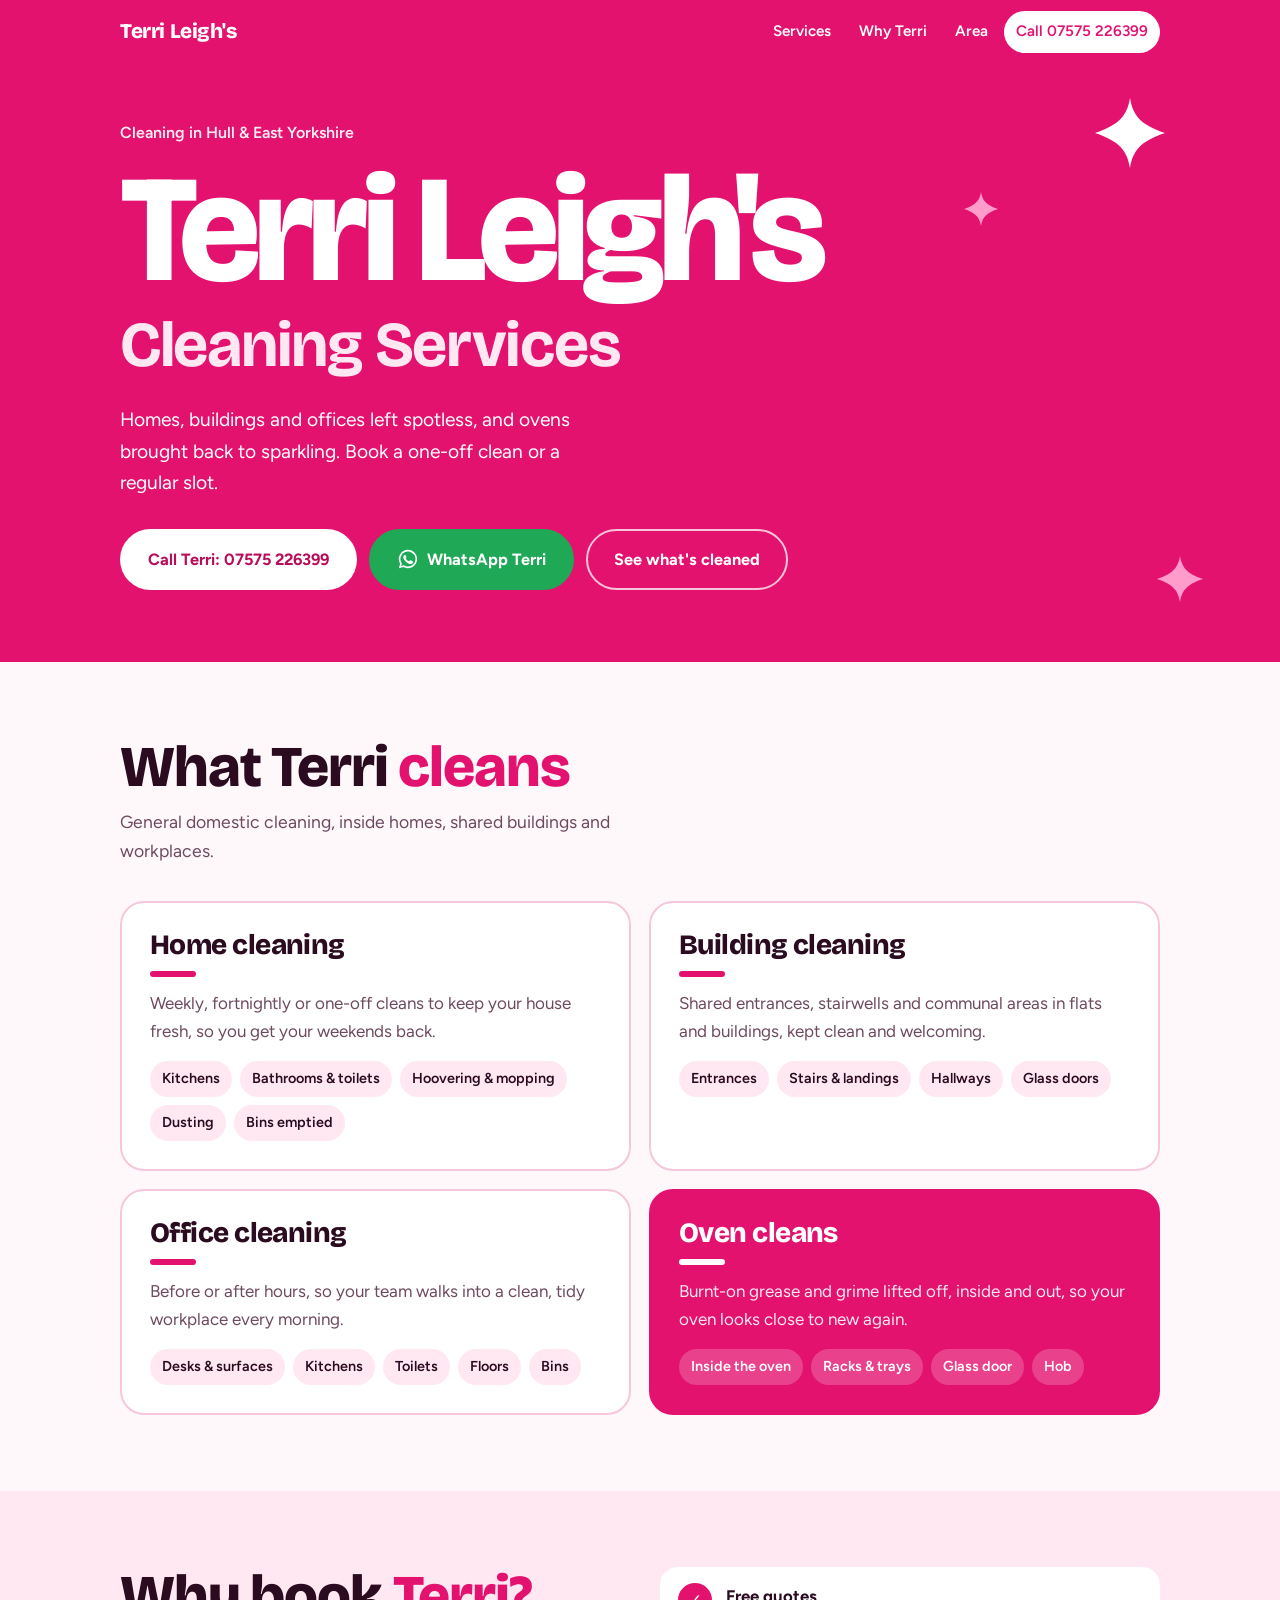
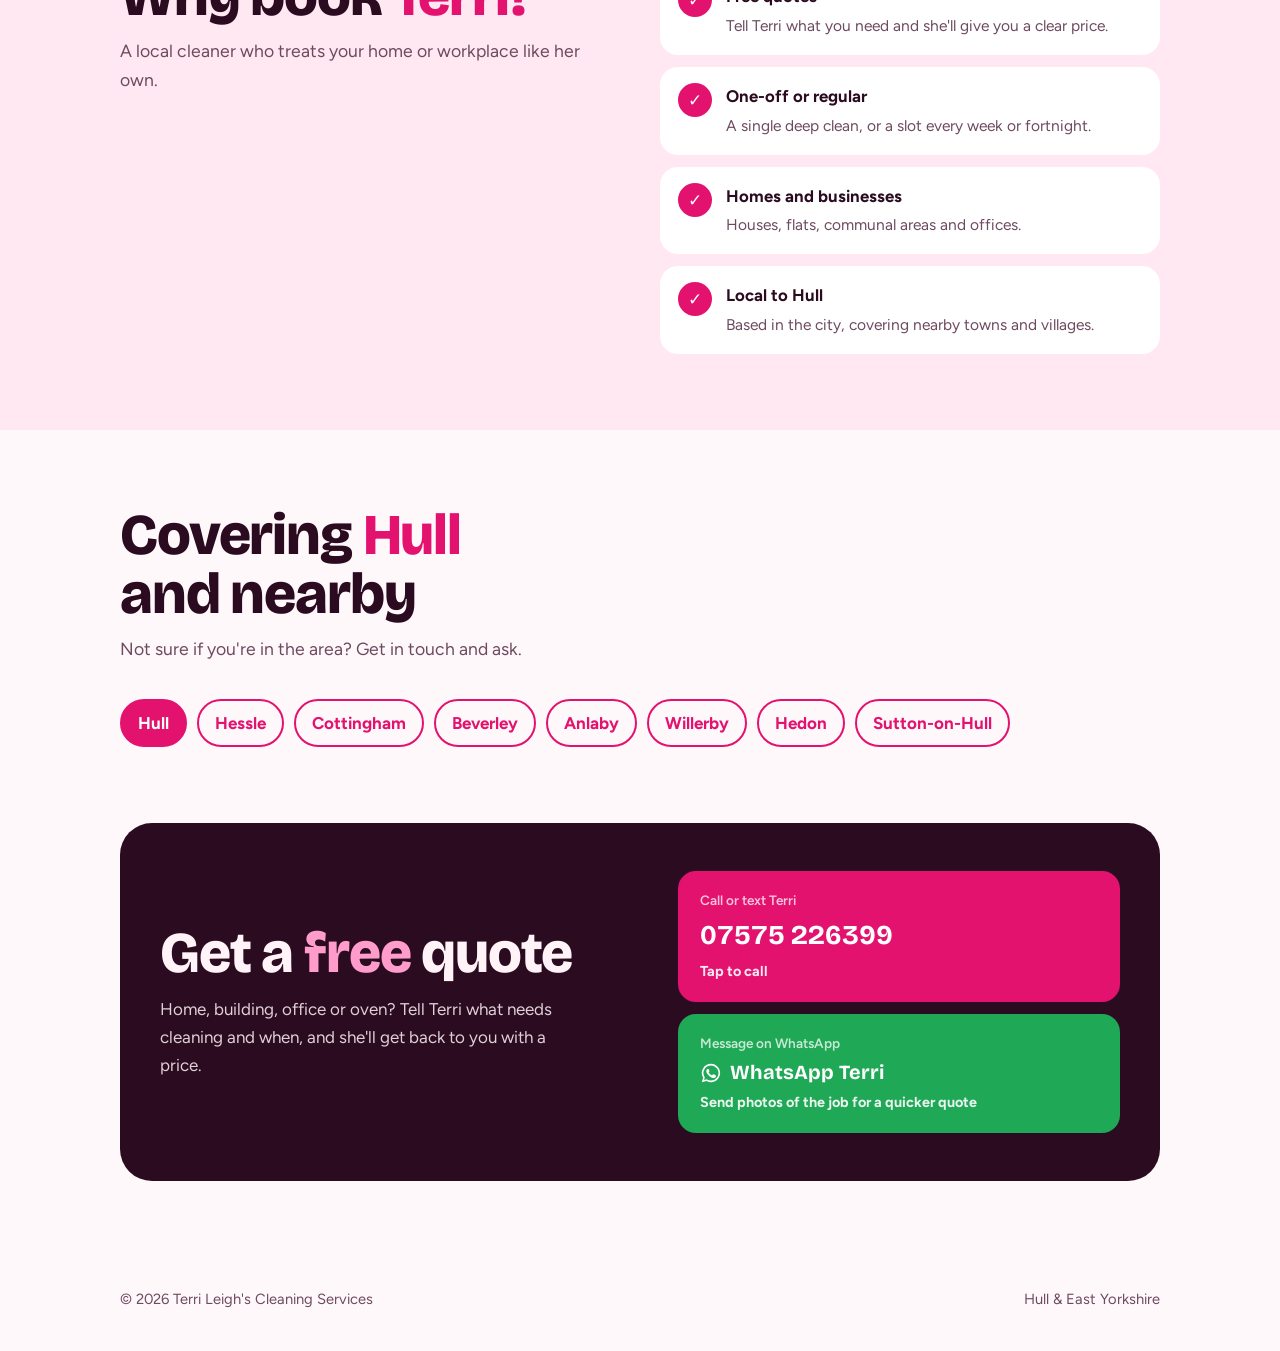
==== index.html @ 9a8c272b "Remove the email placeholder Co-Authored-By: Claude Opus 5.5 <noreply@anthropic.com> Claude-Session:" ====
<!DOCTYPE html>
<html lang="en">
<head>
<meta charset="UTF-8">
<meta name="viewport" content="width=device-width, initial-scale=1, viewport-fit=cover">
<title>Terri Leigh's Cleaning Services</title>
<meta name="description" content="Terri Leigh's Cleaning Services: home, building, office and oven cleaning across Hull and East Yorkshire.">
<link rel="preconnect" href="https://fonts.googleapis.com">
<link rel="preconnect" href="https://fonts.gstatic.com" crossorigin>
<link rel="stylesheet" href="https://fonts.googleapis.com/css2?family=Bricolage+Grotesque:opsz,wght@12..96,500;12..96,700;12..96,800&family=Figtree:wght@400;500;600;700&display=swap">
<style>
  /* Layout: one hot-pink hero band with the name set huge, then quiet blush sections; pink is spent loudly once, then used as a line and a highlight. */
  :root {
    --pink: #e3126f;        /* hot pink, the brand */
    --pink-deep: #b80d58;
    --bubble: #ff9ccb;      /* soft pink for highlights on the hot pink */
    --blush: #ffe8f2;       /* section ground */
    --paper: #fff8fb;       /* page ground */
    --ink: #2b0b1f;         /* deep plum text */
    --muted: #6e4a5f;
    --card: #ffffff;
    --on-pink: #ffffff;
    --line: #f6c6dc;
    --deep: #2b0b1f;        /* the contact panel stays dark plum in both themes */
    --on-deep: #fff3f8;
    --whatsapp: #1fa855;    /* WhatsApp green, only on WhatsApp buttons */
    --display: "Bricolage Grotesque", "Arial Black", "Helvetica Neue", Arial, sans-serif;
    --body: "Figtree", system-ui, -apple-system, "Segoe UI", Roboto, sans-serif;
  }
  @media (prefers-color-scheme: dark) {
    :root:not([data-theme="light"]) {
      --pink: #ff3d93; --pink-deep: #e3126f; --bubble: #ffb3d6; --blush: #2a0c1f; --paper: #1b0714;
      --ink: #ffeaf4; --muted: #d7a9c2; --card: #2f0e23; --on-pink: #ffffff; --line: #4d1a3a; --deep: #3d1030; --on-deep: #fff3f8; color-scheme: dark;
    }
  }
  :root[data-theme="dark"] {
    --pink: #ff3d93; --pink-deep: #e3126f; --bubble: #ffb3d6; --blush: #2a0c1f; --paper: #1b0714;
    --ink: #ffeaf4; --muted: #d7a9c2; --card: #2f0e23; --on-pink: #ffffff; --line: #4d1a3a; --deep: #3d1030; --on-deep: #fff3f8; color-scheme: dark;
  }

  * { box-sizing: border-box; }
  html { scroll-behavior: smooth; }
  body { margin: 0; background: var(--paper); color: var(--ink); font: 400 1.0625rem/1.65 var(--body); }
  h1, h2, h3 { font-family: var(--display); line-height: 1.02; margin: 0; text-wrap: balance; letter-spacing: -0.02em; }
  p { margin: 0; }
  a { color: inherit; }
  :focus-visible { outline: 3px solid var(--bubble); outline-offset: 3px; border-radius: 4px; }
  .wrap {
    max-width: 1080px; margin: 0 auto;
    padding-left: max(20px, env(safe-area-inset-left, 0px));
    padding-right: max(20px, env(safe-area-inset-right, 0px));
  }

  /* header */
  body::before { content: ""; position: fixed; inset: 0 0 auto; height: env(safe-area-inset-top, 0px); z-index: 10; background: var(--pink); }
  header { position: sticky; top: env(safe-area-inset-top, 0px); z-index: 9; background: var(--pink); color: var(--on-pink); }
  .bar { display: flex; align-items: center; justify-content: space-between; gap: 16px; min-height: 64px; flex-wrap: wrap; }
  .logo { font-family: var(--display); font-weight: 800; font-size: 1.3rem; text-decoration: none; letter-spacing: -0.02em; white-space: nowrap; }
  nav { display: flex; gap: 4px; flex-wrap: wrap; }
  nav a { text-decoration: none; font-weight: 600; font-size: 0.95rem; padding: 8px 12px; border-radius: 999px; }
  nav a:hover { background: rgba(255,255,255,0.18); }
  nav a.quote { background: var(--on-pink); color: var(--pink); }

  /* hero */
  .hero { background: var(--pink); color: var(--on-pink); overflow: hidden; position: relative; }
  .hero .wrap { padding-block: 56px 72px; position: relative; }
  .hero .where { font-weight: 600; font-size: 1rem; opacity: 0.92; }
  .hero h1 {
    font-size: clamp(3.4rem, 13vw, 9.5rem); font-weight: 800; letter-spacing: -0.045em; line-height: 0.88;
    margin: 18px 0 26px; max-width: 9ch;
  }
  .hero h1 .sub { display: block; font-size: 0.42em; font-weight: 700; letter-spacing: -0.02em; line-height: 1; margin-top: 0.25em; color: var(--blush); }
  .hero p.lead { font-size: 1.2rem; max-width: 40ch; }
  .actions { display: flex; gap: 12px; flex-wrap: wrap; margin-top: 30px; }
  .btn {
    display: inline-flex; align-items: center; justify-content: center; text-decoration: none; font-weight: 700;
    padding: 15px 26px; border-radius: 999px; font-size: 1.02rem; border: 2px solid transparent; transition: transform 0.12s;
  }
  .btn:active { transform: scale(0.97); }
  .btn.white { background: var(--on-pink); color: var(--pink-deep); }
  .btn.outline { border-color: rgba(255,255,255,0.75); color: var(--on-pink); }
  .btn.outline:hover { background: rgba(255,255,255,0.14); }
  .btn.pink { background: var(--pink); color: var(--on-pink); }
  .btn.pink:hover { background: var(--pink-deep); }

  /* the one flourish: sparkles that twinkle around the name */
  .sparkle { position: absolute; color: var(--on-pink); pointer-events: none; }
  .sparkle svg { display: block; width: 100%; height: 100%; }
  .s1 { width: 70px; height: 70px; right: 9%; top: 34px; animation: twinkle 3.2s ease-in-out infinite; }
  .s2 { width: 34px; height: 34px; right: 22%; top: 128px; animation: twinkle 3.2s ease-in-out 1.1s infinite; color: var(--bubble); }
  .s3 { width: 46px; height: 46px; right: 6%; bottom: 60px; animation: twinkle 3.2s ease-in-out 2s infinite; color: var(--bubble); }
  @keyframes twinkle { 0%, 100% { transform: scale(1) rotate(0deg); opacity: 1; } 50% { transform: scale(0.6) rotate(25deg); opacity: 0.55; } }
  @media (max-width: 700px) { .s1 { width: 44px; height: 44px; top: 20px; right: 16px; } .s2 { display: none; } .s3 { width: 30px; height: 30px; bottom: 26px; } }

  /* sections */
  section { padding-block: 76px; }
  .head { display: grid; gap: 10px; margin-bottom: 36px; max-width: 46ch; }
  .head h2 { font-size: clamp(2.2rem, 5.5vw, 3.6rem); font-weight: 800; }
  .head p { color: var(--muted); font-size: 1.1rem; }
  .head h2 em { font-style: normal; color: var(--pink); }

  /* services: four big blocks, each with what the clean actually covers */
  .services { display: grid; grid-template-columns: repeat(2, minmax(0, 1fr)); gap: 18px; }
  .service { background: var(--card); border: 2px solid var(--line); border-radius: 24px; padding: 28px; display: grid; gap: 12px; align-content: start; }
  .service h3 { font-size: 1.75rem; font-weight: 800; }
  .service h3::after { content: ""; display: block; width: 46px; height: 6px; border-radius: 6px; background: var(--pink); margin-top: 12px; }
  .service p { color: var(--muted); }
  .covers { list-style: none; padding: 0; margin: 4px 0 0; display: flex; flex-wrap: wrap; gap: 8px; }
  .covers li { background: var(--blush); color: var(--ink); font-size: 0.9rem; font-weight: 600; padding: 6px 12px; border-radius: 999px; }
  .service.oven { background: var(--pink); border-color: var(--pink); color: var(--on-pink); }
  .service.oven p { color: var(--on-pink); opacity: 0.9; }
  .service.oven h3::after { background: var(--on-pink); }
  .service.oven .covers li { background: rgba(255,255,255,0.2); color: var(--on-pink); }

  /* why */
  .why { background: var(--blush); }
  .why-grid { display: grid; grid-template-columns: 1fr 1fr; gap: 40px; align-items: start; }
  .why-grid .head { margin-bottom: 0; }
  .promises { list-style: none; padding: 0; margin: 0; display: grid; gap: 12px; }
  .promises li { display: grid; grid-template-columns: 34px 1fr; gap: 14px; align-items: start; background: var(--card); border-radius: 18px; padding: 16px 18px; }
  .promises .tick { width: 34px; height: 34px; border-radius: 50%; background: var(--pink); color: var(--on-pink); display: grid; place-items: center; font-weight: 800; }
  .promises b { display: block; font-size: 1.05rem; }
  .promises span.t { color: var(--muted); font-size: 0.97rem; }

  /* area */
  .places { display: flex; flex-wrap: wrap; gap: 10px; }
  .places span { border: 2px solid var(--pink); color: var(--pink); font-weight: 700; padding: 8px 16px; border-radius: 999px; }
  .places span.home { background: var(--pink); color: var(--on-pink); }

  /* contact */
  .contact { padding-top: 0; }
  .contact-box { background: var(--deep); color: var(--on-deep); border-radius: 32px; padding: 48px 40px; display: grid; grid-template-columns: 1.1fr 1fr; gap: 32px; align-items: center; }
  .contact-box h2 { font-size: clamp(2.2rem, 5.5vw, 3.6rem); font-weight: 800; }
  .contact-box h2 em { font-style: normal; color: var(--bubble); }
  .contact-box p { opacity: 0.85; margin-top: 12px; max-width: 38ch; }
  .details { display: grid; gap: 12px; }
  .detail { background: rgba(255,255,255,0.08); border: 2px dashed rgba(255,255,255,0.3); border-radius: 18px; padding: 16px 20px; }
  .detail small { display: block; font-size: 0.85rem; opacity: 0.75; font-weight: 600; }
  .detail strong { font-size: 1.25rem; font-family: var(--display); }
  a.detail.call { display: grid; gap: 2px; text-decoration: none; background: var(--pink); border: 2px solid var(--pink); color: var(--on-pink); }
  a.detail.call strong { font-size: 1.7rem; font-variant-numeric: tabular-nums; }
  a.detail.call:hover { background: var(--pink-deep); border-color: var(--pink-deep); }
  .btn.wa, a.detail.wa-box { background: var(--whatsapp); color: #ffffff; border-color: var(--whatsapp); }
  .btn.wa { gap: 8px; }
  .btn.wa:hover, a.detail.wa-box:hover { filter: brightness(0.92); }
  a.detail.wa-box { display: grid; gap: 2px; text-decoration: none; }
  a.detail.wa-box strong { display: flex; align-items: center; gap: 8px; }
  .detail .go { font-weight: 700; font-size: 0.9rem; opacity: 0.9; }

  footer { padding-block: 30px 40px; color: var(--muted); font-size: 0.92rem; }
  footer .wrap { display: flex; justify-content: space-between; flex-wrap: wrap; gap: 8px; }

  @media (max-width: 760px) {
    nav a:not(.quote) { display: none; }
    .services, .why-grid, .contact-box { grid-template-columns: minmax(0, 1fr); }
    .contact-box { padding: 36px 22px; border-radius: 24px; }
    section { padding-block: 56px; }
    .service { padding: 22px; }
  }
  @media (prefers-reduced-motion: reduce) { .sparkle { animation: none !important; } html { scroll-behavior: auto; } }
</style>
</head>
<body>

<header>
  <div class="wrap bar">
    <a class="logo" href="#top">Terri Leigh's</a>
    <nav aria-label="Main">
      <a href="#services">Services</a>
      <a href="#why">Why Terri</a>
      <a href="#area">Area</a>
      <a class="quote" href="tel:+447575226399">Call 07575 226399</a>
    </nav>
  </div>
</header>

<main id="top">
  <div class="hero">
    <span class="sparkle s1" aria-hidden="true"><svg viewBox="0 0 40 40"><path fill="currentColor" d="M20 0c1.6 9.6 5.6 15.2 20 20-14.4 4.8-18.4 10.4-20 20-1.6-9.6-5.6-15.2-20-20C14.4 15.2 18.4 9.6 20 0z"/></svg></span>
    <span class="sparkle s2" aria-hidden="true"><svg viewBox="0 0 40 40"><path fill="currentColor" d="M20 0c1.6 9.6 5.6 15.2 20 20-14.4 4.8-18.4 10.4-20 20-1.6-9.6-5.6-15.2-20-20C14.4 15.2 18.4 9.6 20 0z"/></svg></span>
    <span class="sparkle s3" aria-hidden="true"><svg viewBox="0 0 40 40"><path fill="currentColor" d="M20 0c1.6 9.6 5.6 15.2 20 20-14.4 4.8-18.4 10.4-20 20-1.6-9.6-5.6-15.2-20-20C14.4 15.2 18.4 9.6 20 0z"/></svg></span>
    <div class="wrap">
      <p class="where">Cleaning in Hull &amp; East Yorkshire</p>
      <h1>Terri Leigh's <span class="sub">Cleaning Services</span></h1>
      <p class="lead">Homes, buildings and offices left spotless, and ovens brought back to sparkling. Book a one-off clean or a regular slot.</p>
      <div class="actions">
        <a class="btn white" href="tel:+447575226399">Call Terri: 07575 226399</a>
        <a class="btn wa" href="https://wa.me/447575226399?text=Hi%20Terri%2C%20I%27d%20like%20a%20quote%20for%20a%20clean%20please." target="_blank" rel="noopener"><svg aria-hidden="true" viewBox="0 0 24 24" width="22" height="22"><path fill="currentColor" d="M12 2a10 10 0 0 0-8.6 15.1L2 22l5-1.3A10 10 0 1 0 12 2zm0 18.2a8.2 8.2 0 0 1-4.2-1.1l-.3-.2-3 .8.8-2.9-.2-.3A8.2 8.2 0 1 1 12 20.2zm4.5-6.1c-.2-.1-1.5-.7-1.7-.8s-.4-.1-.6.1-.7.8-.8 1-.3.2-.5.1a6.7 6.7 0 0 1-3.3-2.9c-.3-.4.2-.4.7-1.4a.5.5 0 0 0 0-.4l-.8-1.8c-.2-.5-.4-.4-.6-.4h-.5a1 1 0 0 0-.7.3 3 3 0 0 0-.9 2.2 5.2 5.2 0 0 0 1.1 2.7 11.8 11.8 0 0 0 4.5 4c1.7.7 2.3.8 3.2.6a2.7 2.7 0 0 0 1.8-1.2 2.2 2.2 0 0 0 .2-1.2c-.1-.1-.3-.2-.6-.3z"/></svg> WhatsApp Terri</a>
        <a class="btn outline" href="#services">See what's cleaned</a>
      </div>
    </div>
  </div>

  <section id="services">
    <div class="wrap">
      <div class="head">
        <h2>What Terri <em>cleans</em></h2>
        <p>General domestic cleaning, inside homes, shared buildings and workplaces.</p>
      </div>
      <div class="services">
        <article class="service">
          <h3>Home cleaning</h3>
          <p>Weekly, fortnightly or one-off cleans to keep your house fresh, so you get your weekends back.</p>
          <ul class="covers"><li>Kitchens</li><li>Bathrooms &amp; toilets</li><li>Hoovering &amp; mopping</li><li>Dusting</li><li>Bins emptied</li></ul>
        </article>
        <article class="service">
          <h3>Building cleaning</h3>
          <p>Shared entrances, stairwells and communal areas in flats and buildings, kept clean and welcoming.</p>
          <ul class="covers"><li>Entrances</li><li>Stairs &amp; landings</li><li>Hallways</li><li>Glass doors</li></ul>
        </article>
        <article class="service">
          <h3>Office cleaning</h3>
          <p>Before or after hours, so your team walks into a clean, tidy workplace every morning.</p>
          <ul class="covers"><li>Desks &amp; surfaces</li><li>Kitchens</li><li>Toilets</li><li>Floors</li><li>Bins</li></ul>
        </article>
        <article class="service oven">
          <h3>Oven cleans</h3>
          <p>Burnt-on grease and grime lifted off, inside and out, so your oven looks close to new again.</p>
          <ul class="covers"><li>Inside the oven</li><li>Racks &amp; trays</li><li>Glass door</li><li>Hob</li></ul>
        </article>
      </div>
    </div>
  </section>

  <section id="why" class="why">
    <div class="wrap why-grid">
      <div class="head">
        <h2>Why book <em>Terri?</em></h2>
        <p>A local cleaner who treats your home or workplace like her own.</p>
      </div>
      <ul class="promises">
        <li><span class="tick" aria-hidden="true">✓</span><div><b>Free quotes</b><span class="t">Tell Terri what you need and she'll give you a clear price.</span></div></li>
        <li><span class="tick" aria-hidden="true">✓</span><div><b>One-off or regular</b><span class="t">A single deep clean, or a slot every week or fortnight.</span></div></li>
        <li><span class="tick" aria-hidden="true">✓</span><div><b>Homes and businesses</b><span class="t">Houses, flats, communal areas and offices.</span></div></li>
        <li><span class="tick" aria-hidden="true">✓</span><div><b>Local to Hull</b><span class="t">Based in the city, covering nearby towns and villages.</span></div></li>
      </ul>
    </div>
  </section>

  <section id="area">
    <div class="wrap">
      <div class="head">
        <h2>Covering <em>Hull</em> and nearby</h2>
        <p>Not sure if you're in the area? Get in touch and ask.</p>
      </div>
      <div class="places">
        <span class="home">Hull</span><span>Hessle</span><span>Cottingham</span><span>Beverley</span>
        <span>Anlaby</span><span>Willerby</span><span>Hedon</span><span>Sutton-on-Hull</span>
      </div>
    </div>
  </section>

  <section id="contact" class="contact">
    <div class="wrap">
      <div class="contact-box">
        <div>
          <h2>Get a <em>free</em> quote</h2>
          <p>Home, building, office or oven? Tell Terri what needs cleaning and when, and she'll get back to you with a price.</p>
        </div>
        <div class="details">
          <a class="detail call" href="tel:+447575226399"><small>Call or text Terri</small><strong>07575 226399</strong><span class="go">Tap to call</span></a>
          <a class="detail wa-box" href="https://wa.me/447575226399?text=Hi%20Terri%2C%20I%27d%20like%20a%20quote%20for%20a%20clean%20please." target="_blank" rel="noopener"><small>Message on WhatsApp</small><strong><svg aria-hidden="true" viewBox="0 0 24 24" width="22" height="22"><path fill="currentColor" d="M12 2a10 10 0 0 0-8.6 15.1L2 22l5-1.3A10 10 0 1 0 12 2zm0 18.2a8.2 8.2 0 0 1-4.2-1.1l-.3-.2-3 .8.8-2.9-.2-.3A8.2 8.2 0 1 1 12 20.2zm4.5-6.1c-.2-.1-1.5-.7-1.7-.8s-.4-.1-.6.1-.7.8-.8 1-.3.2-.5.1a6.7 6.7 0 0 1-3.3-2.9c-.3-.4.2-.4.7-1.4a.5.5 0 0 0 0-.4l-.8-1.8c-.2-.5-.4-.4-.6-.4h-.5a1 1 0 0 0-.7.3 3 3 0 0 0-.9 2.2 5.2 5.2 0 0 0 1.1 2.7 11.8 11.8 0 0 0 4.5 4c1.7.7 2.3.8 3.2.6a2.7 2.7 0 0 0 1.8-1.2 2.2 2.2 0 0 0 .2-1.2c-.1-.1-.3-.2-.6-.3z"/></svg> WhatsApp Terri</strong><span class="go">Send photos of the job for a quicker quote</span></a>
        </div>
      </div>
    </div>
  </section>
</main>

<footer>
  <div class="wrap">
    <span>© <span id="year">2026</span> Terri Leigh's Cleaning Services</span>
    <span>Hull &amp; East Yorkshire</span>
  </div>
</footer>

<script>
  document.getElementById('year').textContent = new Date().getFullYear();
</script>
</body>
</html>
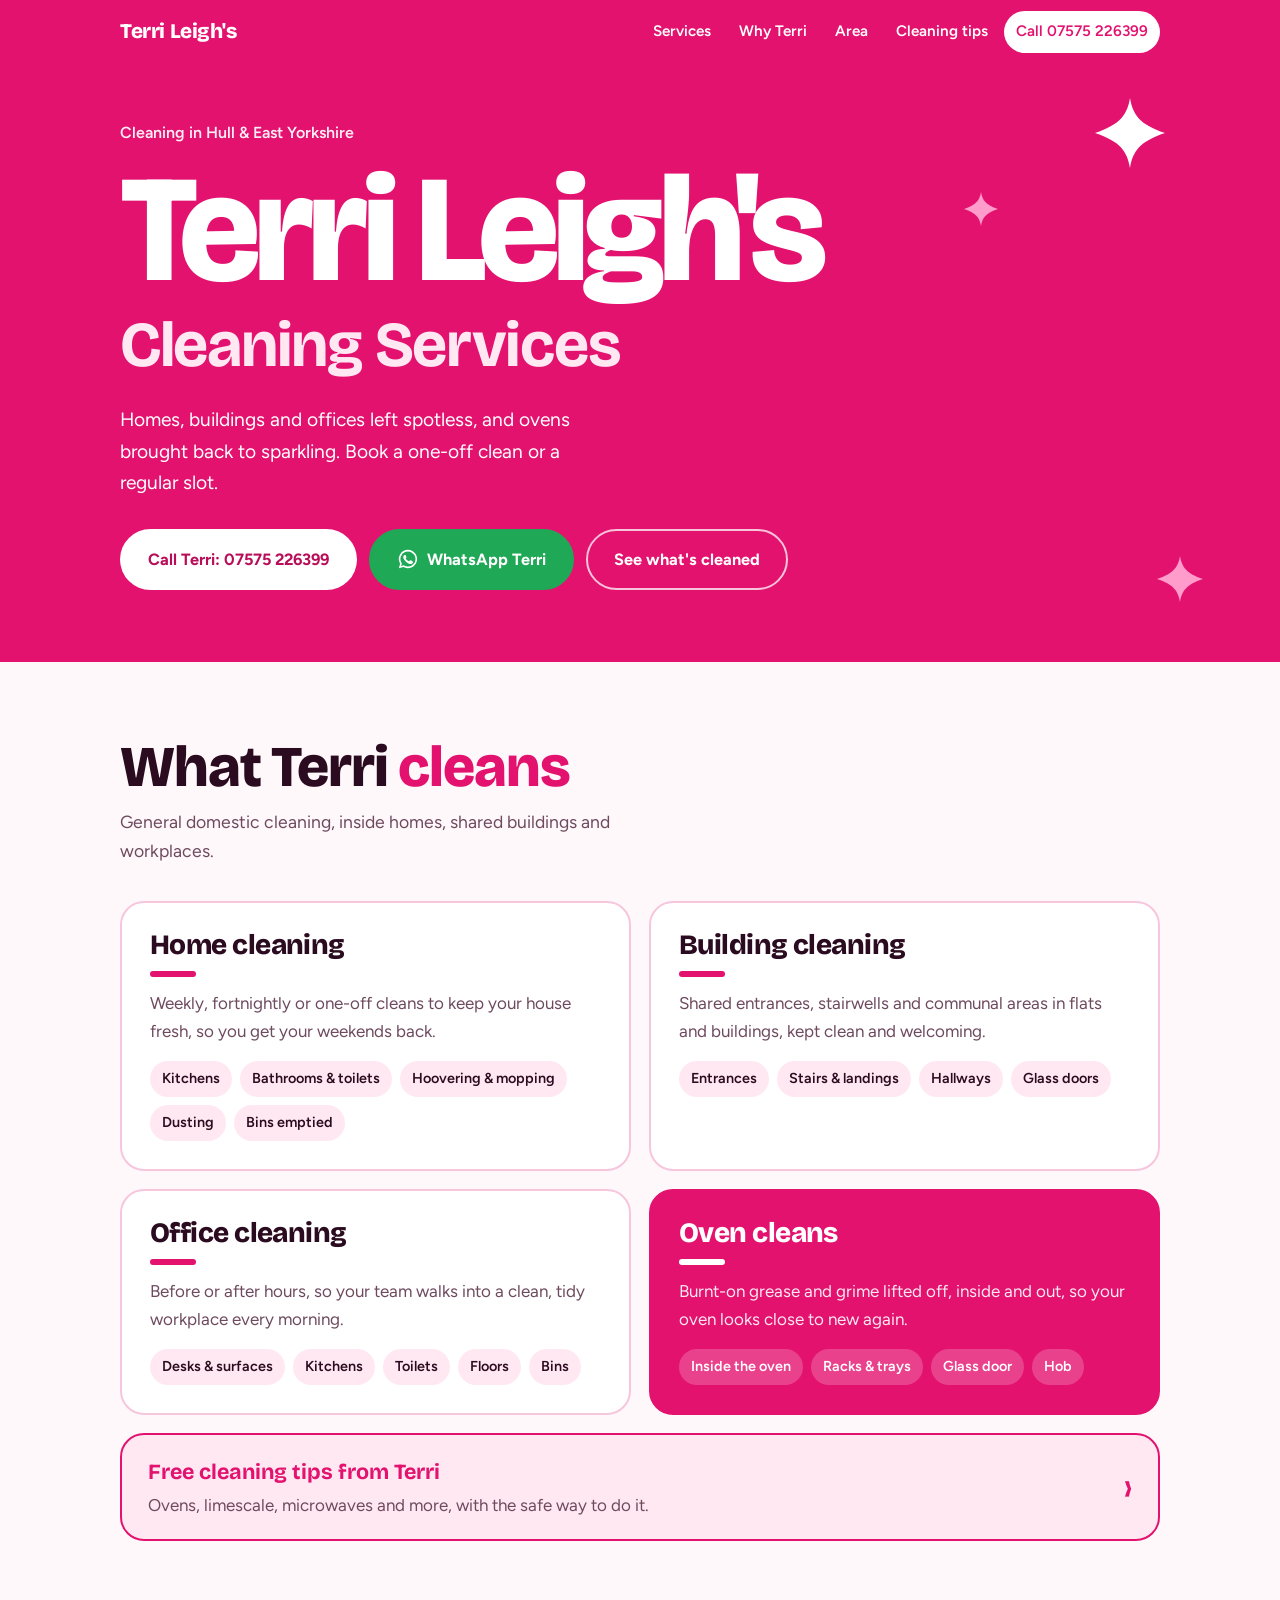
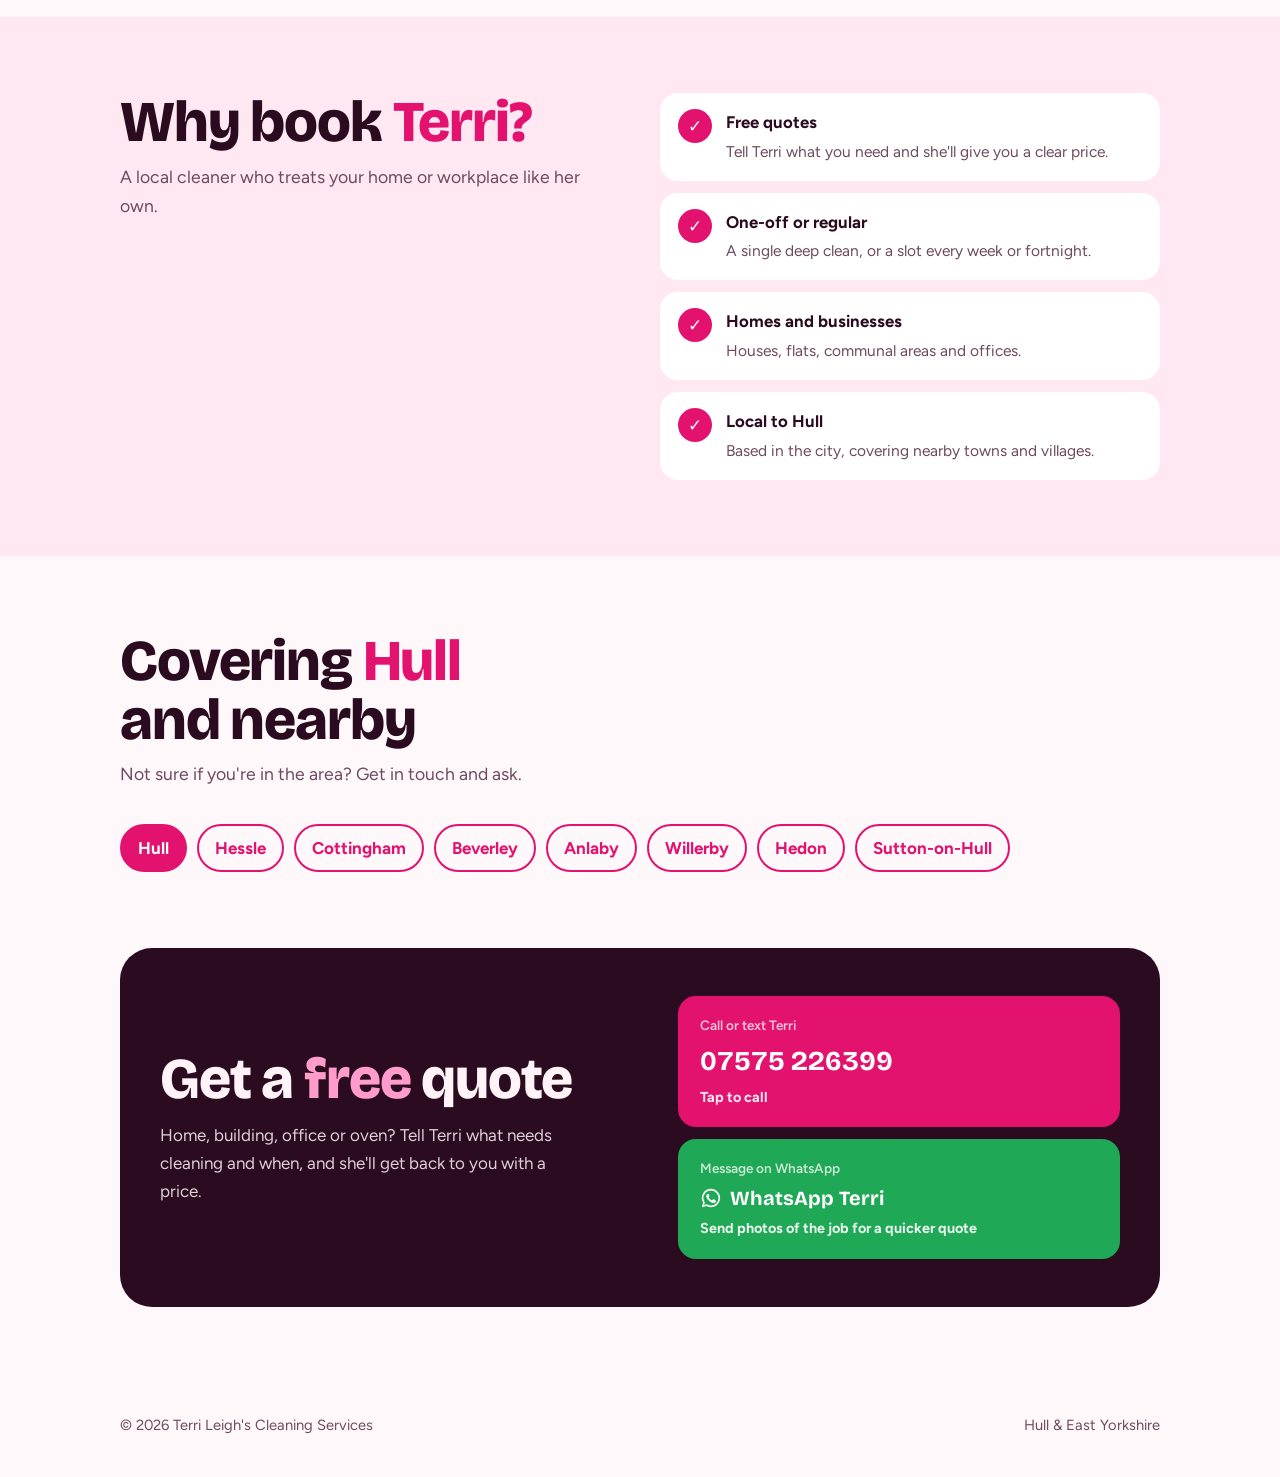
==== commit 0757f470: "Add a cleaning tips page with links from the homepage Styles move to a shared styles.css so both pag" ====
--- a/index.html
+++ b/index.html
@@ -8,157 +8,7 @@
 <link rel="preconnect" href="https://fonts.googleapis.com">
 <link rel="preconnect" href="https://fonts.gstatic.com" crossorigin>
 <link rel="stylesheet" href="https://fonts.googleapis.com/css2?family=Bricolage+Grotesque:opsz,wght@12..96,500;12..96,700;12..96,800&family=Figtree:wght@400;500;600;700&display=swap">
-<style>
-  /* Layout: one hot-pink hero band with the name set huge, then quiet blush sections; pink is spent loudly once, then used as a line and a highlight. */
-  :root {
-    --pink: #e3126f;        /* hot pink, the brand */
-    --pink-deep: #b80d58;
-    --bubble: #ff9ccb;      /* soft pink for highlights on the hot pink */
-    --blush: #ffe8f2;       /* section ground */
-    --paper: #fff8fb;       /* page ground */
-    --ink: #2b0b1f;         /* deep plum text */
-    --muted: #6e4a5f;
-    --card: #ffffff;
-    --on-pink: #ffffff;
-    --line: #f6c6dc;
-    --deep: #2b0b1f;        /* the contact panel stays dark plum in both themes */
-    --on-deep: #fff3f8;
-    --whatsapp: #1fa855;    /* WhatsApp green, only on WhatsApp buttons */
-    --display: "Bricolage Grotesque", "Arial Black", "Helvetica Neue", Arial, sans-serif;
-    --body: "Figtree", system-ui, -apple-system, "Segoe UI", Roboto, sans-serif;
-  }
-  @media (prefers-color-scheme: dark) {
-    :root:not([data-theme="light"]) {
-      --pink: #ff3d93; --pink-deep: #e3126f; --bubble: #ffb3d6; --blush: #2a0c1f; --paper: #1b0714;
-      --ink: #ffeaf4; --muted: #d7a9c2; --card: #2f0e23; --on-pink: #ffffff; --line: #4d1a3a; --deep: #3d1030; --on-deep: #fff3f8; color-scheme: dark;
-    }
-  }
-  :root[data-theme="dark"] {
-    --pink: #ff3d93; --pink-deep: #e3126f; --bubble: #ffb3d6; --blush: #2a0c1f; --paper: #1b0714;
-    --ink: #ffeaf4; --muted: #d7a9c2; --card: #2f0e23; --on-pink: #ffffff; --line: #4d1a3a; --deep: #3d1030; --on-deep: #fff3f8; color-scheme: dark;
-  }
-
-  * { box-sizing: border-box; }
-  html { scroll-behavior: smooth; }
-  body { margin: 0; background: var(--paper); color: var(--ink); font: 400 1.0625rem/1.65 var(--body); }
-  h1, h2, h3 { font-family: var(--display); line-height: 1.02; margin: 0; text-wrap: balance; letter-spacing: -0.02em; }
-  p { margin: 0; }
-  a { color: inherit; }
-  :focus-visible { outline: 3px solid var(--bubble); outline-offset: 3px; border-radius: 4px; }
-  .wrap {
-    max-width: 1080px; margin: 0 auto;
-    padding-left: max(20px, env(safe-area-inset-left, 0px));
-    padding-right: max(20px, env(safe-area-inset-right, 0px));
-  }
-
-  /* header */
-  body::before { content: ""; position: fixed; inset: 0 0 auto; height: env(safe-area-inset-top, 0px); z-index: 10; background: var(--pink); }
-  header { position: sticky; top: env(safe-area-inset-top, 0px); z-index: 9; background: var(--pink); color: var(--on-pink); }
-  .bar { display: flex; align-items: center; justify-content: space-between; gap: 16px; min-height: 64px; flex-wrap: wrap; }
-  .logo { font-family: var(--display); font-weight: 800; font-size: 1.3rem; text-decoration: none; letter-spacing: -0.02em; white-space: nowrap; }
-  nav { display: flex; gap: 4px; flex-wrap: wrap; }
-  nav a { text-decoration: none; font-weight: 600; font-size: 0.95rem; padding: 8px 12px; border-radius: 999px; }
-  nav a:hover { background: rgba(255,255,255,0.18); }
-  nav a.quote { background: var(--on-pink); color: var(--pink); }
-
-  /* hero */
-  .hero { background: var(--pink); color: var(--on-pink); overflow: hidden; position: relative; }
-  .hero .wrap { padding-block: 56px 72px; position: relative; }
-  .hero .where { font-weight: 600; font-size: 1rem; opacity: 0.92; }
-  .hero h1 {
-    font-size: clamp(3.4rem, 13vw, 9.5rem); font-weight: 800; letter-spacing: -0.045em; line-height: 0.88;
-    margin: 18px 0 26px; max-width: 9ch;
-  }
-  .hero h1 .sub { display: block; font-size: 0.42em; font-weight: 700; letter-spacing: -0.02em; line-height: 1; margin-top: 0.25em; color: var(--blush); }
-  .hero p.lead { font-size: 1.2rem; max-width: 40ch; }
-  .actions { display: flex; gap: 12px; flex-wrap: wrap; margin-top: 30px; }
-  .btn {
-    display: inline-flex; align-items: center; justify-content: center; text-decoration: none; font-weight: 700;
-    padding: 15px 26px; border-radius: 999px; font-size: 1.02rem; border: 2px solid transparent; transition: transform 0.12s;
-  }
-  .btn:active { transform: scale(0.97); }
-  .btn.white { background: var(--on-pink); color: var(--pink-deep); }
-  .btn.outline { border-color: rgba(255,255,255,0.75); color: var(--on-pink); }
-  .btn.outline:hover { background: rgba(255,255,255,0.14); }
-  .btn.pink { background: var(--pink); color: var(--on-pink); }
-  .btn.pink:hover { background: var(--pink-deep); }
-
-  /* the one flourish: sparkles that twinkle around the name */
-  .sparkle { position: absolute; color: var(--on-pink); pointer-events: none; }
-  .sparkle svg { display: block; width: 100%; height: 100%; }
-  .s1 { width: 70px; height: 70px; right: 9%; top: 34px; animation: twinkle 3.2s ease-in-out infinite; }
-  .s2 { width: 34px; height: 34px; right: 22%; top: 128px; animation: twinkle 3.2s ease-in-out 1.1s infinite; color: var(--bubble); }
-  .s3 { width: 46px; height: 46px; right: 6%; bottom: 60px; animation: twinkle 3.2s ease-in-out 2s infinite; color: var(--bubble); }
-  @keyframes twinkle { 0%, 100% { transform: scale(1) rotate(0deg); opacity: 1; } 50% { transform: scale(0.6) rotate(25deg); opacity: 0.55; } }
-  @media (max-width: 700px) { .s1 { width: 44px; height: 44px; top: 20px; right: 16px; } .s2 { display: none; } .s3 { width: 30px; height: 30px; bottom: 26px; } }
-
-  /* sections */
-  section { padding-block: 76px; }
-  .head { display: grid; gap: 10px; margin-bottom: 36px; max-width: 46ch; }
-  .head h2 { font-size: clamp(2.2rem, 5.5vw, 3.6rem); font-weight: 800; }
-  .head p { color: var(--muted); font-size: 1.1rem; }
-  .head h2 em { font-style: normal; color: var(--pink); }
-
-  /* services: four big blocks, each with what the clean actually covers */
-  .services { display: grid; grid-template-columns: repeat(2, minmax(0, 1fr)); gap: 18px; }
-  .service { background: var(--card); border: 2px solid var(--line); border-radius: 24px; padding: 28px; display: grid; gap: 12px; align-content: start; }
-  .service h3 { font-size: 1.75rem; font-weight: 800; }
-  .service h3::after { content: ""; display: block; width: 46px; height: 6px; border-radius: 6px; background: var(--pink); margin-top: 12px; }
-  .service p { color: var(--muted); }
-  .covers { list-style: none; padding: 0; margin: 4px 0 0; display: flex; flex-wrap: wrap; gap: 8px; }
-  .covers li { background: var(--blush); color: var(--ink); font-size: 0.9rem; font-weight: 600; padding: 6px 12px; border-radius: 999px; }
-  .service.oven { background: var(--pink); border-color: var(--pink); color: var(--on-pink); }
-  .service.oven p { color: var(--on-pink); opacity: 0.9; }
-  .service.oven h3::after { background: var(--on-pink); }
-  .service.oven .covers li { background: rgba(255,255,255,0.2); color: var(--on-pink); }
-
-  /* why */
-  .why { background: var(--blush); }
-  .why-grid { display: grid; grid-template-columns: 1fr 1fr; gap: 40px; align-items: start; }
-  .why-grid .head { margin-bottom: 0; }
-  .promises { list-style: none; padding: 0; margin: 0; display: grid; gap: 12px; }
-  .promises li { display: grid; grid-template-columns: 34px 1fr; gap: 14px; align-items: start; background: var(--card); border-radius: 18px; padding: 16px 18px; }
-  .promises .tick { width: 34px; height: 34px; border-radius: 50%; background: var(--pink); color: var(--on-pink); display: grid; place-items: center; font-weight: 800; }
-  .promises b { display: block; font-size: 1.05rem; }
-  .promises span.t { color: var(--muted); font-size: 0.97rem; }
-
-  /* area */
-  .places { display: flex; flex-wrap: wrap; gap: 10px; }
-  .places span { border: 2px solid var(--pink); color: var(--pink); font-weight: 700; padding: 8px 16px; border-radius: 999px; }
-  .places span.home { background: var(--pink); color: var(--on-pink); }
-
-  /* contact */
-  .contact { padding-top: 0; }
-  .contact-box { background: var(--deep); color: var(--on-deep); border-radius: 32px; padding: 48px 40px; display: grid; grid-template-columns: 1.1fr 1fr; gap: 32px; align-items: center; }
-  .contact-box h2 { font-size: clamp(2.2rem, 5.5vw, 3.6rem); font-weight: 800; }
-  .contact-box h2 em { font-style: normal; color: var(--bubble); }
-  .contact-box p { opacity: 0.85; margin-top: 12px; max-width: 38ch; }
-  .details { display: grid; gap: 12px; }
-  .detail { background: rgba(255,255,255,0.08); border: 2px dashed rgba(255,255,255,0.3); border-radius: 18px; padding: 16px 20px; }
-  .detail small { display: block; font-size: 0.85rem; opacity: 0.75; font-weight: 600; }
-  .detail strong { font-size: 1.25rem; font-family: var(--display); }
-  a.detail.call { display: grid; gap: 2px; text-decoration: none; background: var(--pink); border: 2px solid var(--pink); color: var(--on-pink); }
-  a.detail.call strong { font-size: 1.7rem; font-variant-numeric: tabular-nums; }
-  a.detail.call:hover { background: var(--pink-deep); border-color: var(--pink-deep); }
-  .btn.wa, a.detail.wa-box { background: var(--whatsapp); color: #ffffff; border-color: var(--whatsapp); }
-  .btn.wa { gap: 8px; }
-  .btn.wa:hover, a.detail.wa-box:hover { filter: brightness(0.92); }
-  a.detail.wa-box { display: grid; gap: 2px; text-decoration: none; }
-  a.detail.wa-box strong { display: flex; align-items: center; gap: 8px; }
-  .detail .go { font-weight: 700; font-size: 0.9rem; opacity: 0.9; }
-
-  footer { padding-block: 30px 40px; color: var(--muted); font-size: 0.92rem; }
-  footer .wrap { display: flex; justify-content: space-between; flex-wrap: wrap; gap: 8px; }
-
-  @media (max-width: 760px) {
-    nav a:not(.quote) { display: none; }
-    .services, .why-grid, .contact-box { grid-template-columns: minmax(0, 1fr); }
-    .contact-box { padding: 36px 22px; border-radius: 24px; }
-    section { padding-block: 56px; }
-    .service { padding: 22px; }
-  }
-  @media (prefers-reduced-motion: reduce) { .sparkle { animation: none !important; } html { scroll-behavior: auto; } }
-</style>
+<link rel="stylesheet" href="styles.css">
 </head>
 <body>
 
@@ -169,6 +19,7 @@
       <a href="#services">Services</a>
       <a href="#why">Why Terri</a>
       <a href="#area">Area</a>
+      <a href="tips.html">Cleaning tips</a>
       <a class="quote" href="tel:+447575226399">Call 07575 226399</a>
     </nav>
   </div>
@@ -219,6 +70,7 @@
           <ul class="covers"><li>Inside the oven</li><li>Racks &amp; trays</li><li>Glass door</li><li>Hob</li></ul>
         </article>
       </div>
+      <a class="tips-link" href="tips.html"><span><b>Free cleaning tips from Terri</b><span class="t">Ovens, limescale, microwaves and more, with the safe way to do it.</span></span><span class="arrow" aria-hidden="true">›</span></a>
     </div>
   </section>
 
--- a/styles.css
+++ b/styles.css
@@ -0,0 +1,176 @@
+  /* Layout: one hot-pink hero band with the name set huge, then quiet blush sections; pink is spent loudly once, then used as a line and a highlight. */
+  :root {
+    --pink: #e3126f;        /* hot pink, the brand */
+    --pink-deep: #b80d58;
+    --bubble: #ff9ccb;      /* soft pink for highlights on the hot pink */
+    --blush: #ffe8f2;       /* section ground */
+    --paper: #fff8fb;       /* page ground */
+    --ink: #2b0b1f;         /* deep plum text */
+    --muted: #6e4a5f;
+    --card: #ffffff;
+    --on-pink: #ffffff;
+    --line: #f6c6dc;
+    --deep: #2b0b1f;        /* the contact panel stays dark plum in both themes */
+    --on-deep: #fff3f8;
+    --whatsapp: #1fa855;    /* WhatsApp green, only on WhatsApp buttons */
+    --display: "Bricolage Grotesque", "Arial Black", "Helvetica Neue", Arial, sans-serif;
+    --body: "Figtree", system-ui, -apple-system, "Segoe UI", Roboto, sans-serif;
+  }
+  @media (prefers-color-scheme: dark) {
+    :root:not([data-theme="light"]) {
+      --pink: #ff3d93; --pink-deep: #e3126f; --bubble: #ffb3d6; --blush: #2a0c1f; --paper: #1b0714;
+      --ink: #ffeaf4; --muted: #d7a9c2; --card: #2f0e23; --on-pink: #ffffff; --line: #4d1a3a; --deep: #3d1030; --on-deep: #fff3f8; color-scheme: dark;
+    }
+  }
+  :root[data-theme="dark"] {
+    --pink: #ff3d93; --pink-deep: #e3126f; --bubble: #ffb3d6; --blush: #2a0c1f; --paper: #1b0714;
+    --ink: #ffeaf4; --muted: #d7a9c2; --card: #2f0e23; --on-pink: #ffffff; --line: #4d1a3a; --deep: #3d1030; --on-deep: #fff3f8; color-scheme: dark;
+  }
+
+  * { box-sizing: border-box; }
+  html { scroll-behavior: smooth; }
+  body { margin: 0; background: var(--paper); color: var(--ink); font: 400 1.0625rem/1.65 var(--body); }
+  h1, h2, h3 { font-family: var(--display); line-height: 1.02; margin: 0; text-wrap: balance; letter-spacing: -0.02em; }
+  p { margin: 0; }
+  a { color: inherit; }
+  :focus-visible { outline: 3px solid var(--bubble); outline-offset: 3px; border-radius: 4px; }
+  .wrap {
+    max-width: 1080px; margin: 0 auto;
+    padding-left: max(20px, env(safe-area-inset-left, 0px));
+    padding-right: max(20px, env(safe-area-inset-right, 0px));
+  }
+
+  /* header */
+  body::before { content: ""; position: fixed; inset: 0 0 auto; height: env(safe-area-inset-top, 0px); z-index: 10; background: var(--pink); }
+  header { position: sticky; top: env(safe-area-inset-top, 0px); z-index: 9; background: var(--pink); color: var(--on-pink); }
+  .bar { display: flex; align-items: center; justify-content: space-between; gap: 16px; min-height: 64px; flex-wrap: wrap; }
+  .logo { font-family: var(--display); font-weight: 800; font-size: 1.3rem; text-decoration: none; letter-spacing: -0.02em; white-space: nowrap; }
+  nav { display: flex; gap: 4px; flex-wrap: wrap; }
+  nav a { text-decoration: none; font-weight: 600; font-size: 0.95rem; padding: 8px 12px; border-radius: 999px; }
+  nav a:hover { background: rgba(255,255,255,0.18); }
+  nav a.quote { background: var(--on-pink); color: var(--pink); }
+
+  /* hero */
+  .hero { background: var(--pink); color: var(--on-pink); overflow: hidden; position: relative; }
+  .hero .wrap { padding-block: 56px 72px; position: relative; }
+  .hero .where { font-weight: 600; font-size: 1rem; opacity: 0.92; }
+  .hero h1 {
+    font-size: clamp(3.4rem, 13vw, 9.5rem); font-weight: 800; letter-spacing: -0.045em; line-height: 0.88;
+    margin: 18px 0 26px; max-width: 9ch;
+  }
+  .hero h1 .sub { display: block; font-size: 0.42em; font-weight: 700; letter-spacing: -0.02em; line-height: 1; margin-top: 0.25em; color: var(--blush); }
+  .hero p.lead { font-size: 1.2rem; max-width: 40ch; }
+  .actions { display: flex; gap: 12px; flex-wrap: wrap; margin-top: 30px; }
+  .btn {
+    display: inline-flex; align-items: center; justify-content: center; text-decoration: none; font-weight: 700;
+    padding: 15px 26px; border-radius: 999px; font-size: 1.02rem; border: 2px solid transparent; transition: transform 0.12s;
+  }
+  .btn:active { transform: scale(0.97); }
+  .btn.white { background: var(--on-pink); color: var(--pink-deep); }
+  .btn.outline { border-color: rgba(255,255,255,0.75); color: var(--on-pink); }
+  .btn.outline:hover { background: rgba(255,255,255,0.14); }
+  .btn.pink { background: var(--pink); color: var(--on-pink); }
+  .btn.pink:hover { background: var(--pink-deep); }
+
+  /* the one flourish: sparkles that twinkle around the name */
+  .sparkle { position: absolute; color: var(--on-pink); pointer-events: none; }
+  .sparkle svg { display: block; width: 100%; height: 100%; }
+  .s1 { width: 70px; height: 70px; right: 9%; top: 34px; animation: twinkle 3.2s ease-in-out infinite; }
+  .s2 { width: 34px; height: 34px; right: 22%; top: 128px; animation: twinkle 3.2s ease-in-out 1.1s infinite; color: var(--bubble); }
+  .s3 { width: 46px; height: 46px; right: 6%; bottom: 60px; animation: twinkle 3.2s ease-in-out 2s infinite; color: var(--bubble); }
+  @keyframes twinkle { 0%, 100% { transform: scale(1) rotate(0deg); opacity: 1; } 50% { transform: scale(0.6) rotate(25deg); opacity: 0.55; } }
+  @media (max-width: 700px) { .s1 { width: 44px; height: 44px; top: 20px; right: 16px; } .s2 { display: none; } .s3 { width: 30px; height: 30px; bottom: 26px; } }
+
+  /* sections */
+  section { padding-block: 76px; }
+  .head { display: grid; gap: 10px; margin-bottom: 36px; max-width: 46ch; }
+  .head h2 { font-size: clamp(2.2rem, 5.5vw, 3.6rem); font-weight: 800; }
+  .head p { color: var(--muted); font-size: 1.1rem; }
+  .head h2 em { font-style: normal; color: var(--pink); }
+
+  /* services: four big blocks, each with what the clean actually covers */
+  .services { display: grid; grid-template-columns: repeat(2, minmax(0, 1fr)); gap: 18px; }
+  .service { background: var(--card); border: 2px solid var(--line); border-radius: 24px; padding: 28px; display: grid; gap: 12px; align-content: start; }
+  .service h3 { font-size: 1.75rem; font-weight: 800; }
+  .service h3::after { content: ""; display: block; width: 46px; height: 6px; border-radius: 6px; background: var(--pink); margin-top: 12px; }
+  .service p { color: var(--muted); }
+  .covers { list-style: none; padding: 0; margin: 4px 0 0; display: flex; flex-wrap: wrap; gap: 8px; }
+  .covers li { background: var(--blush); color: var(--ink); font-size: 0.9rem; font-weight: 600; padding: 6px 12px; border-radius: 999px; }
+  .service.oven { background: var(--pink); border-color: var(--pink); color: var(--on-pink); }
+  .service.oven p { color: var(--on-pink); opacity: 0.9; }
+  .service.oven h3::after { background: var(--on-pink); }
+  .service.oven .covers li { background: rgba(255,255,255,0.2); color: var(--on-pink); }
+
+  /* why */
+  .why { background: var(--blush); }
+  .why-grid { display: grid; grid-template-columns: 1fr 1fr; gap: 40px; align-items: start; }
+  .why-grid .head { margin-bottom: 0; }
+  .promises { list-style: none; padding: 0; margin: 0; display: grid; gap: 12px; }
+  .promises li { display: grid; grid-template-columns: 34px 1fr; gap: 14px; align-items: start; background: var(--card); border-radius: 18px; padding: 16px 18px; }
+  .promises .tick { width: 34px; height: 34px; border-radius: 50%; background: var(--pink); color: var(--on-pink); display: grid; place-items: center; font-weight: 800; }
+  .promises b { display: block; font-size: 1.05rem; }
+  .promises span.t { color: var(--muted); font-size: 0.97rem; }
+
+  /* area */
+  .places { display: flex; flex-wrap: wrap; gap: 10px; }
+  .places span { border: 2px solid var(--pink); color: var(--pink); font-weight: 700; padding: 8px 16px; border-radius: 999px; }
+  .places span.home { background: var(--pink); color: var(--on-pink); }
+
+  /* contact */
+  .contact { padding-top: 0; }
+  .contact-box { background: var(--deep); color: var(--on-deep); border-radius: 32px; padding: 48px 40px; display: grid; grid-template-columns: 1.1fr 1fr; gap: 32px; align-items: center; }
+  .contact-box h2 { font-size: clamp(2.2rem, 5.5vw, 3.6rem); font-weight: 800; }
+  .contact-box h2 em { font-style: normal; color: var(--bubble); }
+  .contact-box p { opacity: 0.85; margin-top: 12px; max-width: 38ch; }
+  .details { display: grid; gap: 12px; }
+  .detail { background: rgba(255,255,255,0.08); border: 2px dashed rgba(255,255,255,0.3); border-radius: 18px; padding: 16px 20px; }
+  .detail small { display: block; font-size: 0.85rem; opacity: 0.75; font-weight: 600; }
+  .detail strong { font-size: 1.25rem; font-family: var(--display); }
+  a.detail.call { display: grid; gap: 2px; text-decoration: none; background: var(--pink); border: 2px solid var(--pink); color: var(--on-pink); }
+  a.detail.call strong { font-size: 1.7rem; font-variant-numeric: tabular-nums; }
+  a.detail.call:hover { background: var(--pink-deep); border-color: var(--pink-deep); }
+  .btn.wa, a.detail.wa-box { background: var(--whatsapp); color: #ffffff; border-color: var(--whatsapp); }
+  .btn.wa { gap: 8px; }
+  .btn.wa:hover, a.detail.wa-box:hover { filter: brightness(0.92); }
+  a.detail.wa-box { display: grid; gap: 2px; text-decoration: none; }
+  a.detail.wa-box strong { display: flex; align-items: center; gap: 8px; }
+  .detail .go { font-weight: 700; font-size: 0.9rem; opacity: 0.9; }
+
+  footer { padding-block: 30px 40px; color: var(--muted); font-size: 0.92rem; }
+  footer .wrap { display: flex; justify-content: space-between; flex-wrap: wrap; gap: 8px; }
+
+  @media (max-width: 760px) {
+    nav a:not(.quote) { display: none; }
+    .services, .why-grid, .contact-box { grid-template-columns: minmax(0, 1fr); }
+    .contact-box { padding: 36px 22px; border-radius: 24px; }
+    section { padding-block: 56px; }
+    .service { padding: 22px; }
+  }
+  @media (prefers-reduced-motion: reduce) { .sparkle { animation: none !important; } html { scroll-behavior: auto; } }
+
+  /* link to the tips page */
+  .tips-link { margin-top: 18px; display: flex; align-items: center; justify-content: space-between; gap: 16px; text-decoration: none;
+    background: var(--blush); border: 2px solid var(--pink); border-radius: 24px; padding: 20px 26px; }
+  .tips-link b { display: block; font-family: var(--display); font-size: 1.35rem; color: var(--pink); }
+  .tips-link .t { color: var(--muted); }
+  .tips-link .arrow { font-family: var(--display); font-size: 2.6rem; line-height: 1; color: var(--pink); }
+  .tips-link:hover { background: var(--card); }
+
+  /* tips page */
+  .hero.small .wrap { padding-block: 44px 56px; }
+  .hero.small h1 { font-size: clamp(2.8rem, 9vw, 6rem); max-width: 12ch; margin: 12px 0 18px; }
+  .tip-groups { display: grid; gap: 56px; }
+  .tip-group h2 { font-size: clamp(1.9rem, 4.5vw, 2.8rem); font-weight: 800; margin-bottom: 18px; }
+  .tip-group h2 em { font-style: normal; color: var(--pink); }
+  .tips { display: grid; grid-template-columns: repeat(2, minmax(0, 1fr)); gap: 16px; }
+  .tip { background: var(--card); border: 2px solid var(--line); border-radius: 22px; padding: 22px 24px; display: grid; gap: 8px; align-content: start; }
+  .tip h3 { font-size: 1.3rem; font-weight: 800; }
+  .tip p { color: var(--muted); }
+  .tip .need { font-size: 0.92rem; font-weight: 600; color: var(--ink); }
+  .tip .need span { color: var(--pink); }
+  .safety { background: var(--deep); color: var(--on-deep); border-radius: 26px; padding: 28px 30px; display: grid; gap: 10px; }
+  .safety h2 { font-size: clamp(1.7rem, 4vw, 2.4rem); font-weight: 800; color: var(--bubble); }
+  .safety ul { margin: 0; padding-left: 1.2em; display: grid; gap: 6px; }
+  .cta-row { display: flex; gap: 12px; flex-wrap: wrap; margin-top: 8px; }
+  @media (max-width: 760px) { .tips { grid-template-columns: minmax(0, 1fr); } .tips-link { padding: 18px 20px; } }
+  nav a[aria-current="page"] { background: rgba(255,255,255,0.18); }
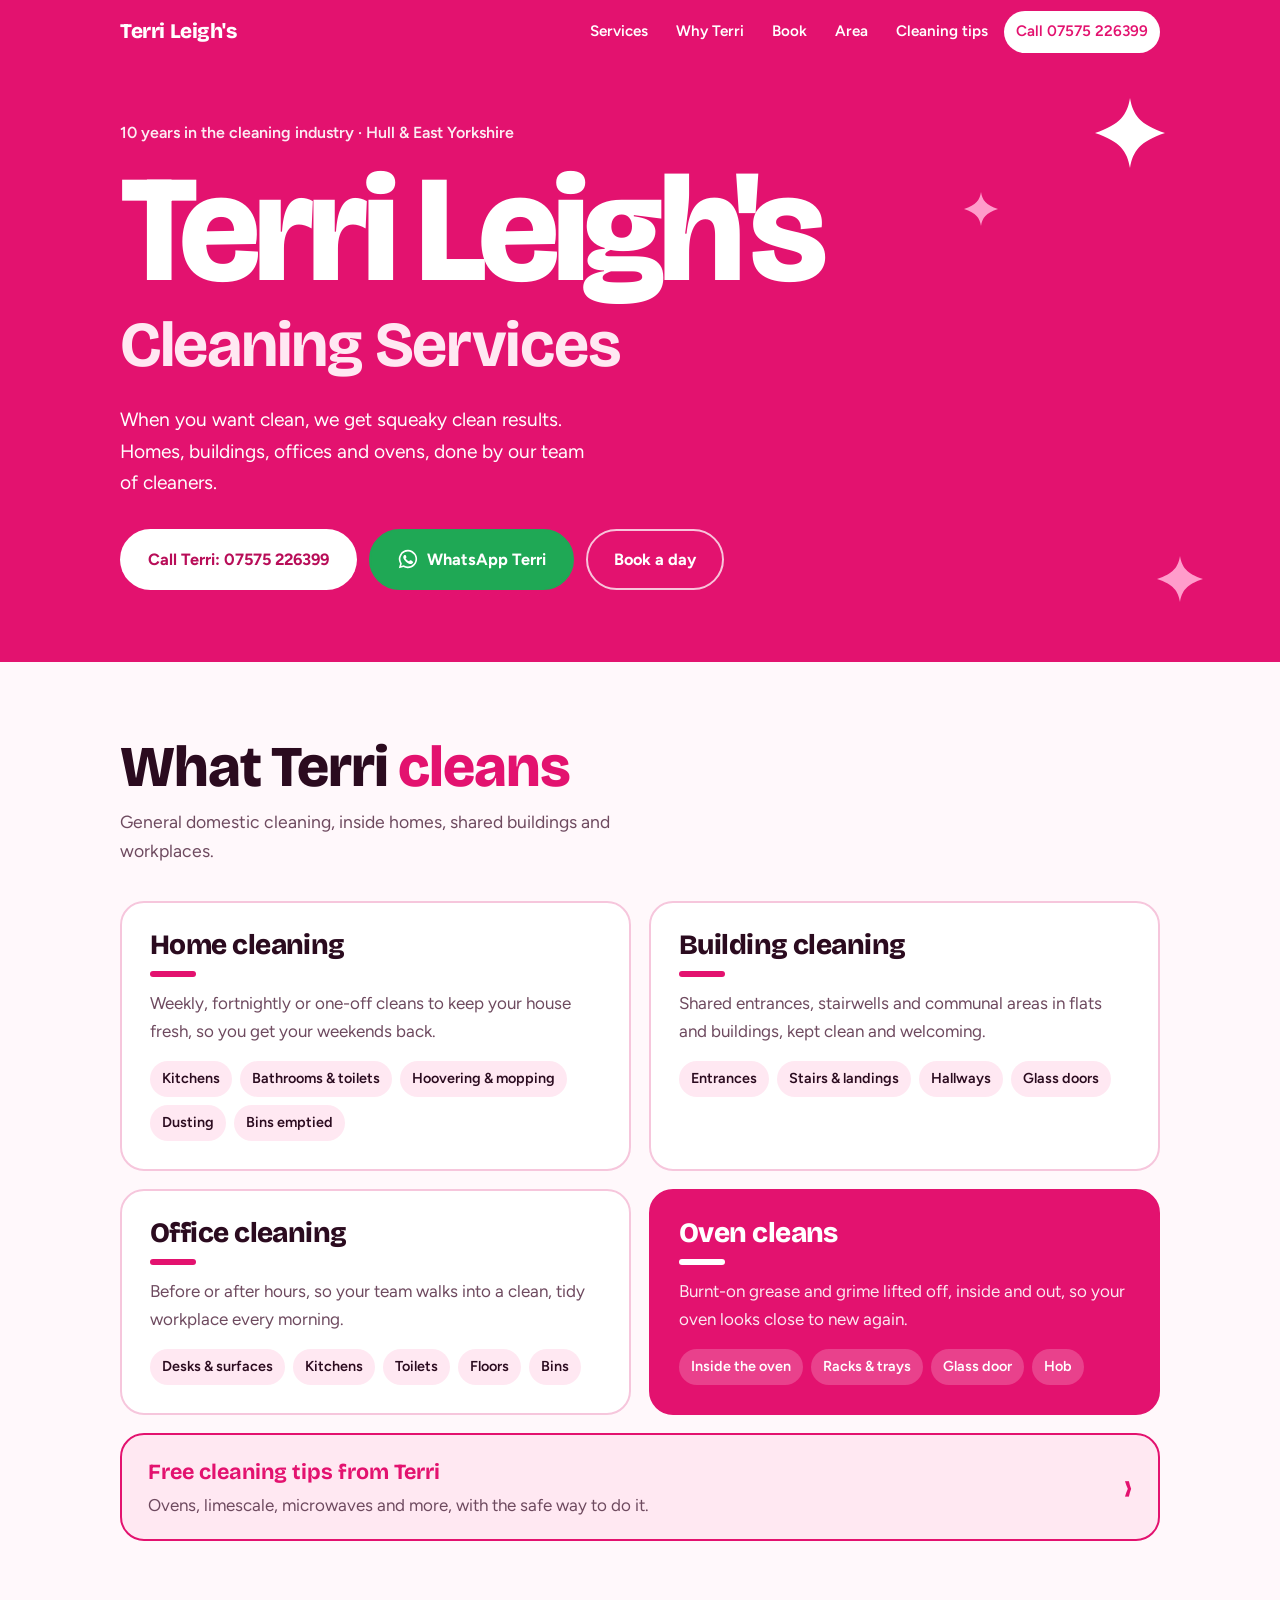
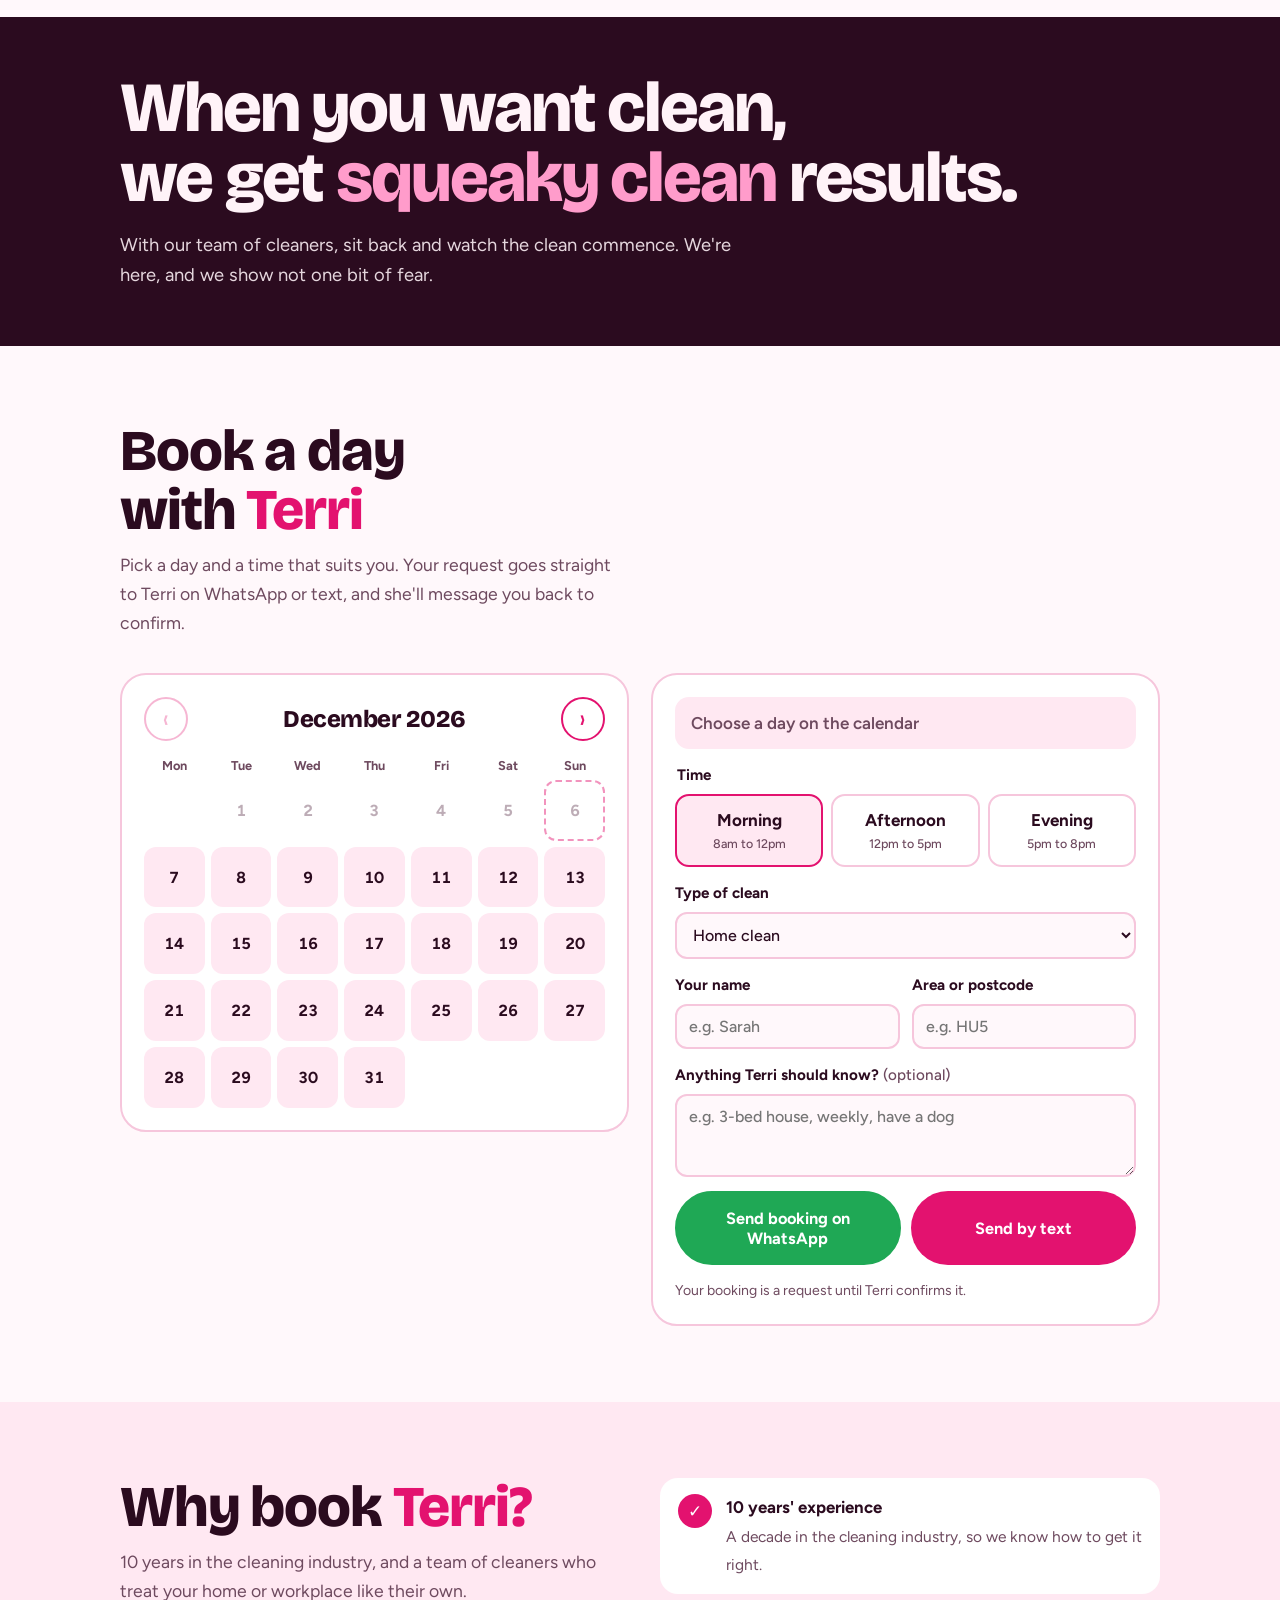
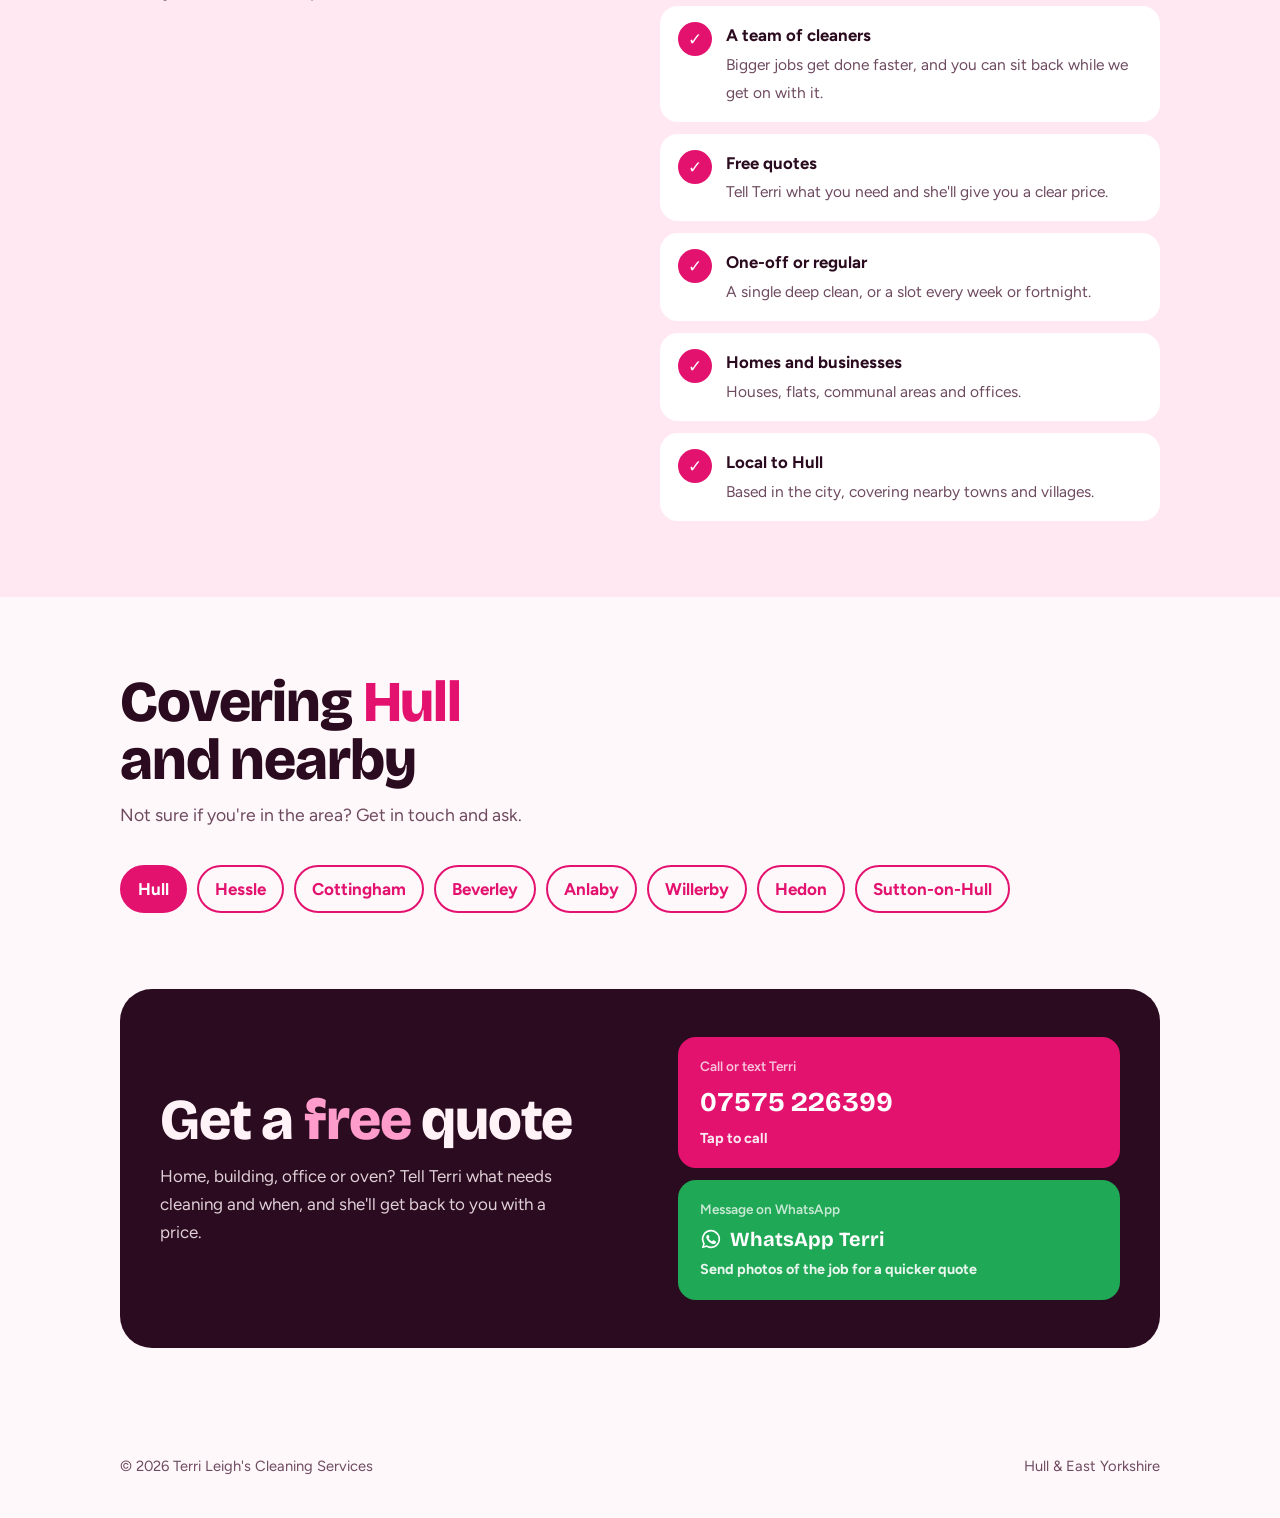
==== commit 531a1c69: "Add booking calendar, 10 years' experience, team of cleaners and slogan Customers pick a day and tim" ====
--- a/index.html
+++ b/index.html
@@ -4,7 +4,7 @@
 <meta charset="UTF-8">
 <meta name="viewport" content="width=device-width, initial-scale=1, viewport-fit=cover">
 <title>Terri Leigh's Cleaning Services</title>
-<meta name="description" content="Terri Leigh's Cleaning Services: home, building, office and oven cleaning across Hull and East Yorkshire.">
+<meta name="description" content="Terri Leigh's Cleaning Services: 10 years in the cleaning industry. Home, building, office and oven cleaning across Hull and East Yorkshire. Book a day online.">
 <link rel="preconnect" href="https://fonts.googleapis.com">
 <link rel="preconnect" href="https://fonts.gstatic.com" crossorigin>
 <link rel="stylesheet" href="https://fonts.googleapis.com/css2?family=Bricolage+Grotesque:opsz,wght@12..96,500;12..96,700;12..96,800&family=Figtree:wght@400;500;600;700&display=swap">
@@ -18,6 +18,7 @@
     <nav aria-label="Main">
       <a href="#services">Services</a>
       <a href="#why">Why Terri</a>
+      <a href="#book">Book</a>
       <a href="#area">Area</a>
       <a href="tips.html">Cleaning tips</a>
       <a class="quote" href="tel:+447575226399">Call 07575 226399</a>
@@ -31,13 +32,13 @@
     <span class="sparkle s2" aria-hidden="true"><svg viewBox="0 0 40 40"><path fill="currentColor" d="M20 0c1.6 9.6 5.6 15.2 20 20-14.4 4.8-18.4 10.4-20 20-1.6-9.6-5.6-15.2-20-20C14.4 15.2 18.4 9.6 20 0z"/></svg></span>
     <span class="sparkle s3" aria-hidden="true"><svg viewBox="0 0 40 40"><path fill="currentColor" d="M20 0c1.6 9.6 5.6 15.2 20 20-14.4 4.8-18.4 10.4-20 20-1.6-9.6-5.6-15.2-20-20C14.4 15.2 18.4 9.6 20 0z"/></svg></span>
     <div class="wrap">
-      <p class="where">Cleaning in Hull &amp; East Yorkshire</p>
+      <p class="where">10 years in the cleaning industry · Hull &amp; East Yorkshire</p>
       <h1>Terri Leigh's <span class="sub">Cleaning Services</span></h1>
-      <p class="lead">Homes, buildings and offices left spotless, and ovens brought back to sparkling. Book a one-off clean or a regular slot.</p>
+      <p class="lead">When you want clean, we get squeaky clean results. Homes, buildings, offices and ovens, done by our team of cleaners.</p>
       <div class="actions">
         <a class="btn white" href="tel:+447575226399">Call Terri: 07575 226399</a>
         <a class="btn wa" href="https://wa.me/447575226399?text=Hi%20Terri%2C%20I%27d%20like%20a%20quote%20for%20a%20clean%20please." target="_blank" rel="noopener"><svg aria-hidden="true" viewBox="0 0 24 24" width="22" height="22"><path fill="currentColor" d="M12 2a10 10 0 0 0-8.6 15.1L2 22l5-1.3A10 10 0 1 0 12 2zm0 18.2a8.2 8.2 0 0 1-4.2-1.1l-.3-.2-3 .8.8-2.9-.2-.3A8.2 8.2 0 1 1 12 20.2zm4.5-6.1c-.2-.1-1.5-.7-1.7-.8s-.4-.1-.6.1-.7.8-.8 1-.3.2-.5.1a6.7 6.7 0 0 1-3.3-2.9c-.3-.4.2-.4.7-1.4a.5.5 0 0 0 0-.4l-.8-1.8c-.2-.5-.4-.4-.6-.4h-.5a1 1 0 0 0-.7.3 3 3 0 0 0-.9 2.2 5.2 5.2 0 0 0 1.1 2.7 11.8 11.8 0 0 0 4.5 4c1.7.7 2.3.8 3.2.6a2.7 2.7 0 0 0 1.8-1.2 2.2 2.2 0 0 0 .2-1.2c-.1-.1-.3-.2-.6-.3z"/></svg> WhatsApp Terri</a>
-        <a class="btn outline" href="#services">See what's cleaned</a>
+        <a class="btn outline" href="#book">Book a day</a>
       </div>
     </div>
   </div>
@@ -74,13 +75,70 @@
     </div>
   </section>
 
+  <div class="slogan" aria-label="Our promise">
+    <div class="wrap">
+      <p class="big">When you want clean,<br>we get <em>squeaky clean</em> results.</p>
+      <p class="small-line">With our team of cleaners, sit back and watch the clean commence. We're here, and we show not one bit of fear.</p>
+    </div>
+  </div>
+
+  <section id="book" class="book">
+    <div class="wrap">
+      <div class="head">
+        <h2>Book a day with <em>Terri</em></h2>
+        <p>Pick a day and a time that suits you. Your request goes straight to Terri on WhatsApp or text, and she'll message you back to confirm.</p>
+      </div>
+      <div class="booker">
+        <div class="cal" aria-label="Choose a day">
+          <div class="cal-top">
+            <button type="button" class="cal-nav" id="prev" aria-label="Previous month">‹</button>
+            <h3 id="month">Month</h3>
+            <button type="button" class="cal-nav" id="next" aria-label="Next month">›</button>
+          </div>
+          <div class="dow" aria-hidden="true"><span>Mon</span><span>Tue</span><span>Wed</span><span>Thu</span><span>Fri</span><span>Sat</span><span>Sun</span></div>
+          <div class="days" id="days" role="grid"></div>
+        </div>
+        <form class="book-form" id="bookForm" novalidate>
+          <div class="picked" id="picked" aria-live="polite">Choose a day on the calendar</div>
+          <fieldset>
+            <legend>Time</legend>
+            <div class="slots">
+              <label><input type="radio" name="slot" id="slot-am" value="Morning (8am to 12pm)" checked><span>Morning<small>8am to 12pm</small></span></label>
+              <label><input type="radio" name="slot" id="slot-pm" value="Afternoon (12pm to 5pm)"><span>Afternoon<small>12pm to 5pm</small></span></label>
+              <label><input type="radio" name="slot" id="slot-eve" value="Evening (5pm to 8pm)"><span>Evening<small>5pm to 8pm</small></span></label>
+            </div>
+          </fieldset>
+          <label class="field" for="service">Type of clean
+            <select id="service" name="service">
+              <option>Home clean</option><option>Deep clean</option><option>Oven clean</option>
+              <option>Building / communal clean</option><option>Office clean</option><option>End of tenancy clean</option>
+            </select>
+          </label>
+          <div class="two">
+            <label class="field" for="name">Your name<input id="name" name="name" autocomplete="name" placeholder="e.g. Sarah"></label>
+            <label class="field" for="area">Area or postcode<input id="area" name="area" autocomplete="postal-code" placeholder="e.g. HU5"></label>
+          </div>
+          <label class="field" for="notes"><span>Anything Terri should know? <span class="opt">(optional)</span></span><textarea id="notes" name="notes" rows="3" placeholder="e.g. 3-bed house, weekly, have a dog"></textarea></label>
+          <p class="form-err" id="formErr" role="alert"></p>
+          <div class="send">
+            <button type="button" class="btn wa" id="sendWa">Send booking on WhatsApp</button>
+            <button type="button" class="btn pink" id="sendSms">Send by text</button>
+          </div>
+          <p class="fine">Your booking is a request until Terri confirms it.</p>
+        </form>
+      </div>
+    </div>
+  </section>
+
   <section id="why" class="why">
     <div class="wrap why-grid">
       <div class="head">
         <h2>Why book <em>Terri?</em></h2>
-        <p>A local cleaner who treats your home or workplace like her own.</p>
+        <p>10 years in the cleaning industry, and a team of cleaners who treat your home or workplace like their own.</p>
       </div>
       <ul class="promises">
+        <li><span class="tick" aria-hidden="true">✓</span><div><b>10 years' experience</b><span class="t">A decade in the cleaning industry, so we know how to get it right.</span></div></li>
+        <li><span class="tick" aria-hidden="true">✓</span><div><b>A team of cleaners</b><span class="t">Bigger jobs get done faster, and you can sit back while we get on with it.</span></div></li>
         <li><span class="tick" aria-hidden="true">✓</span><div><b>Free quotes</b><span class="t">Tell Terri what you need and she'll give you a clear price.</span></div></li>
         <li><span class="tick" aria-hidden="true">✓</span><div><b>One-off or regular</b><span class="t">A single deep clean, or a slot every week or fortnight.</span></div></li>
         <li><span class="tick" aria-hidden="true">✓</span><div><b>Homes and businesses</b><span class="t">Houses, flats, communal areas and offices.</span></div></li>
@@ -127,6 +185,70 @@
 
 <script>
   document.getElementById('year').textContent = new Date().getFullYear();
+
+  // Booking calendar: pick a day and time, then send the request to Terri on WhatsApp or by text.
+  (function () {
+    var PHONE = '447575226399';
+    var monthEl = document.getElementById('month'), daysEl = document.getElementById('days');
+    var picked = document.getElementById('picked'), err = document.getElementById('formErr');
+    var today = new Date(); today.setHours(0, 0, 0, 0);
+    var view = new Date(today.getFullYear(), today.getMonth(), 1);
+    var lastMonth = new Date(today.getFullYear(), today.getMonth() + 3, 1); // book up to 3 months ahead
+    var chosen = null;
+    var fmt = function (d, o) { return d.toLocaleDateString('en-GB', o); };
+
+    function draw() {
+      monthEl.textContent = fmt(view, { month: 'long', year: 'numeric' });
+      document.getElementById('prev').disabled = view <= new Date(today.getFullYear(), today.getMonth(), 1);
+      document.getElementById('next').disabled = view >= lastMonth;
+      daysEl.textContent = '';
+      var lead = (view.getDay() + 6) % 7; // Monday first
+      for (var i = 0; i < lead; i++) daysEl.appendChild(document.createElement('span'));
+      var n = new Date(view.getFullYear(), view.getMonth() + 1, 0).getDate();
+      for (var d = 1; d <= n; d++) {
+        var date = new Date(view.getFullYear(), view.getMonth(), d);
+        var b = document.createElement('button');
+        b.type = 'button'; b.textContent = d; b.className = 'day';
+        b.setAttribute('aria-label', fmt(date, { weekday: 'long', day: 'numeric', month: 'long' }));
+        if (date <= today) { b.disabled = true; }
+        if (date.getTime() === today.getTime()) b.classList.add('today');
+        if (chosen && date.getTime() === chosen.getTime()) { b.classList.add('on'); b.setAttribute('aria-pressed', 'true'); }
+        b.addEventListener('click', (function (dt) { return function () { chosen = dt; err.textContent = ''; showPicked(); draw(); }; })(date));
+        daysEl.appendChild(b);
+      }
+    }
+    function showPicked() {
+      picked.innerHTML = '';
+      var t = document.createElement('strong');
+      t.textContent = fmt(chosen, { weekday: 'long', day: 'numeric', month: 'long' });
+      picked.append('Booking for ', t);
+      picked.classList.add('set');
+    }
+    function message() {
+      if (!chosen) { err.textContent = 'Choose a day on the calendar first.'; return null; }
+      var f = document.getElementById('bookForm');
+      var slot = f.querySelector('input[name=slot]:checked').value;
+      var lines = [
+        "Hi Terri, I'd like to book a clean.",
+        'Day: ' + fmt(chosen, { weekday: 'long', day: 'numeric', month: 'long', year: 'numeric' }),
+        'Time: ' + slot,
+        'Clean: ' + f.service.value
+      ];
+      if (f.name.value.trim()) lines.push('Name: ' + f.name.value.trim());
+      if (f.area.value.trim()) lines.push('Area: ' + f.area.value.trim());
+      if (f.notes.value.trim()) lines.push('Notes: ' + f.notes.value.trim());
+      return lines.join('\n');
+    }
+    document.getElementById('sendWa').addEventListener('click', function () {
+      var m = message(); if (m) window.open('https://wa.me/' + PHONE + '?text=' + encodeURIComponent(m), '_blank', 'noopener');
+    });
+    document.getElementById('sendSms').addEventListener('click', function () {
+      var m = message(); if (m) location.href = 'sms:+' + PHONE + '?&body=' + encodeURIComponent(m);
+    });
+    document.getElementById('prev').addEventListener('click', function () { view = new Date(view.getFullYear(), view.getMonth() - 1, 1); draw(); });
+    document.getElementById('next').addEventListener('click', function () { view = new Date(view.getFullYear(), view.getMonth() + 1, 1); draw(); });
+    draw();
+  })();
 </script>
 </body>
 </html>
--- a/styles.css
+++ b/styles.css
@@ -174,3 +174,51 @@
   .cta-row { display: flex; gap: 12px; flex-wrap: wrap; margin-top: 8px; }
   @media (max-width: 760px) { .tips { grid-template-columns: minmax(0, 1fr); } .tips-link { padding: 18px 20px; } }
   nav a[aria-current="page"] { background: rgba(255,255,255,0.18); }
+
+  /* slogan band */
+  .slogan { background: var(--deep); color: var(--on-deep); }
+  .slogan .wrap { padding-block: 56px; display: grid; gap: 16px; }
+  .slogan .big { font-family: var(--display); font-weight: 800; font-size: clamp(2.1rem, 6vw, 4.4rem); line-height: 1; letter-spacing: -0.03em; text-wrap: balance; }
+  .slogan .big em { font-style: normal; color: var(--bubble); }
+  .slogan .small-line { font-size: 1.15rem; max-width: 52ch; opacity: 0.88; }
+
+  /* booking calendar */
+  .booker { display: grid; grid-template-columns: minmax(0, 1fr) minmax(0, 1fr); gap: 22px; align-items: start; }
+  .cal, .book-form { background: var(--card); border: 2px solid var(--line); border-radius: 26px; padding: 22px; }
+  .cal-top { display: flex; align-items: center; justify-content: space-between; margin-bottom: 14px; }
+  .cal-top h3 { font-size: 1.5rem; font-weight: 800; }
+  .cal-nav { width: 44px; height: 44px; border-radius: 50%; border: 2px solid var(--pink); background: none; color: var(--pink); font-size: 1.6rem; line-height: 1; cursor: pointer; font-family: var(--display); }
+  .cal-nav:disabled { opacity: 0.3; cursor: default; }
+  .dow, .days { display: grid; grid-template-columns: repeat(7, minmax(0, 1fr)); gap: 6px; }
+  .dow span { text-align: center; font-size: 0.8rem; font-weight: 700; color: var(--muted); padding-bottom: 4px; }
+  .day { aspect-ratio: 1; max-width: 100%; border: 0; border-radius: 12px; background: var(--blush); color: var(--ink); font: 700 1rem var(--body); cursor: pointer; font-variant-numeric: tabular-nums; }
+  .day:hover:not(:disabled) { background: var(--bubble); color: #2b0b1f; }
+  .day:disabled { background: none; color: var(--muted); opacity: 0.45; cursor: default; }
+  .day.today { outline: 2px dashed var(--pink); outline-offset: -2px; }
+  .day.on { background: var(--pink); color: var(--on-pink); }
+  .book-form { display: grid; gap: 14px; }
+  .picked { background: var(--blush); border-radius: 14px; padding: 12px 16px; font-weight: 600; color: var(--muted); }
+  .picked.set { background: var(--pink); color: var(--on-pink); }
+  .book-form fieldset { border: 0; padding: 0; margin: 0; }
+  .book-form legend, .field { font-weight: 700; font-size: 0.95rem; }
+  .slots { display: grid; grid-template-columns: repeat(3, minmax(0, 1fr)); gap: 8px; margin-top: 6px; }
+  .slots label { position: relative; }
+  .slots input { position: absolute; opacity: 0; }
+  .slots span { display: grid; text-align: center; padding: 10px 6px; border: 2px solid var(--line); border-radius: 14px; font-weight: 700; cursor: pointer; }
+  .slots small { font-weight: 500; color: var(--muted); font-size: 0.78rem; }
+  .slots input:checked + span { border-color: var(--pink); background: var(--blush); }
+  .slots input:focus-visible + span { outline: 3px solid var(--bubble); outline-offset: 2px; }
+  .field { display: grid; gap: 6px; }
+  .field .opt { font-weight: 500; color: var(--muted); }
+  .two { display: grid; grid-template-columns: minmax(0, 1fr) minmax(0, 1fr); gap: 12px; }
+  .book-form input:not([type=radio]), .book-form select, .book-form textarea {
+    font: 500 1rem var(--body); color: var(--ink); background: var(--paper); border: 2px solid var(--line); border-radius: 12px; padding: 11px 12px; width: 100%; }
+  .book-form input:focus, .book-form select:focus, .book-form textarea:focus { outline: none; border-color: var(--pink); }
+  .form-err { color: var(--pink); font-weight: 700; min-height: 0; }
+  .form-err:empty { display: none; }
+  .send { display: flex; gap: 10px; flex-wrap: wrap; }
+  .send .btn { flex: 1 1 200px; cursor: pointer; font-family: var(--body); }
+  .fine { color: var(--muted); font-size: 0.88rem; }
+  @media (max-width: 860px) { .booker { grid-template-columns: minmax(0, 1fr); } }
+  @media (max-width: 420px) { .two { grid-template-columns: minmax(0, 1fr); } .cal, .book-form { padding: 16px; } .dow, .days { gap: 4px; } }
+  section[id], [id="safety"] { scroll-margin-top: 80px; }
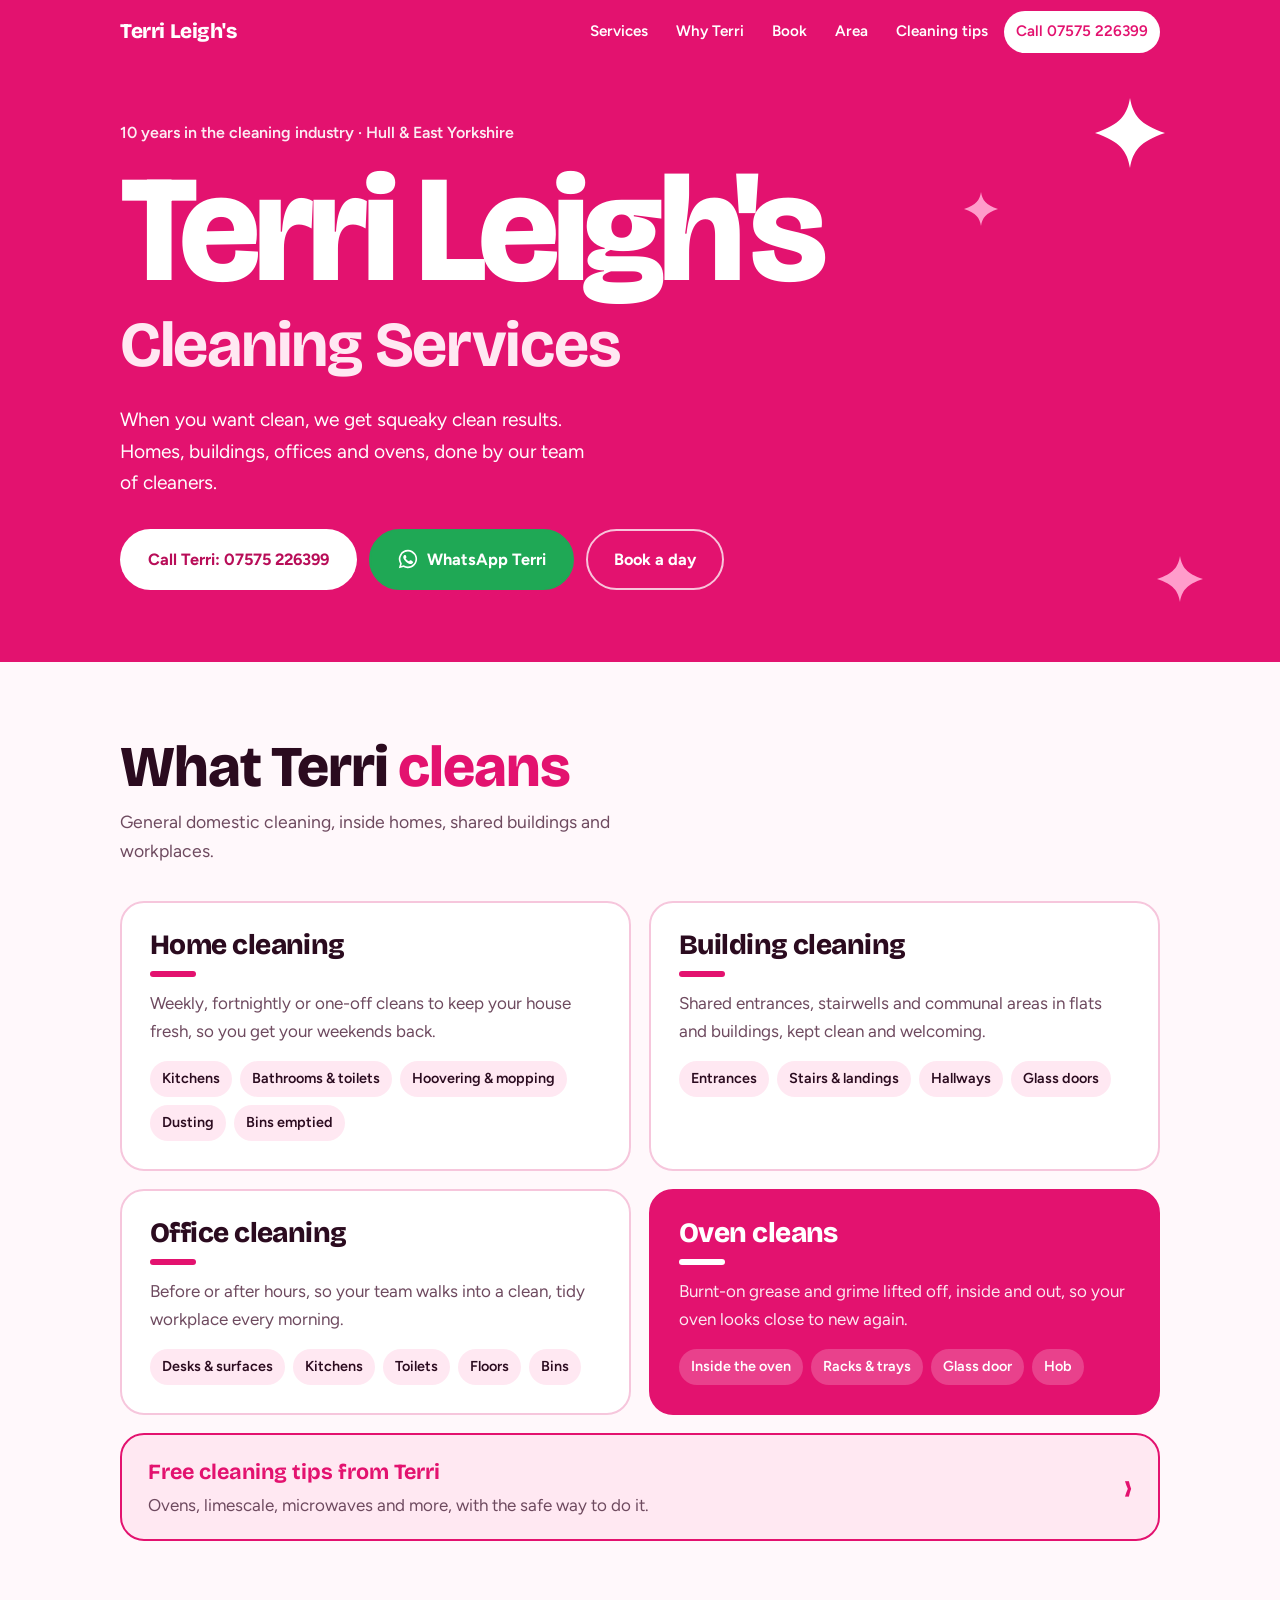
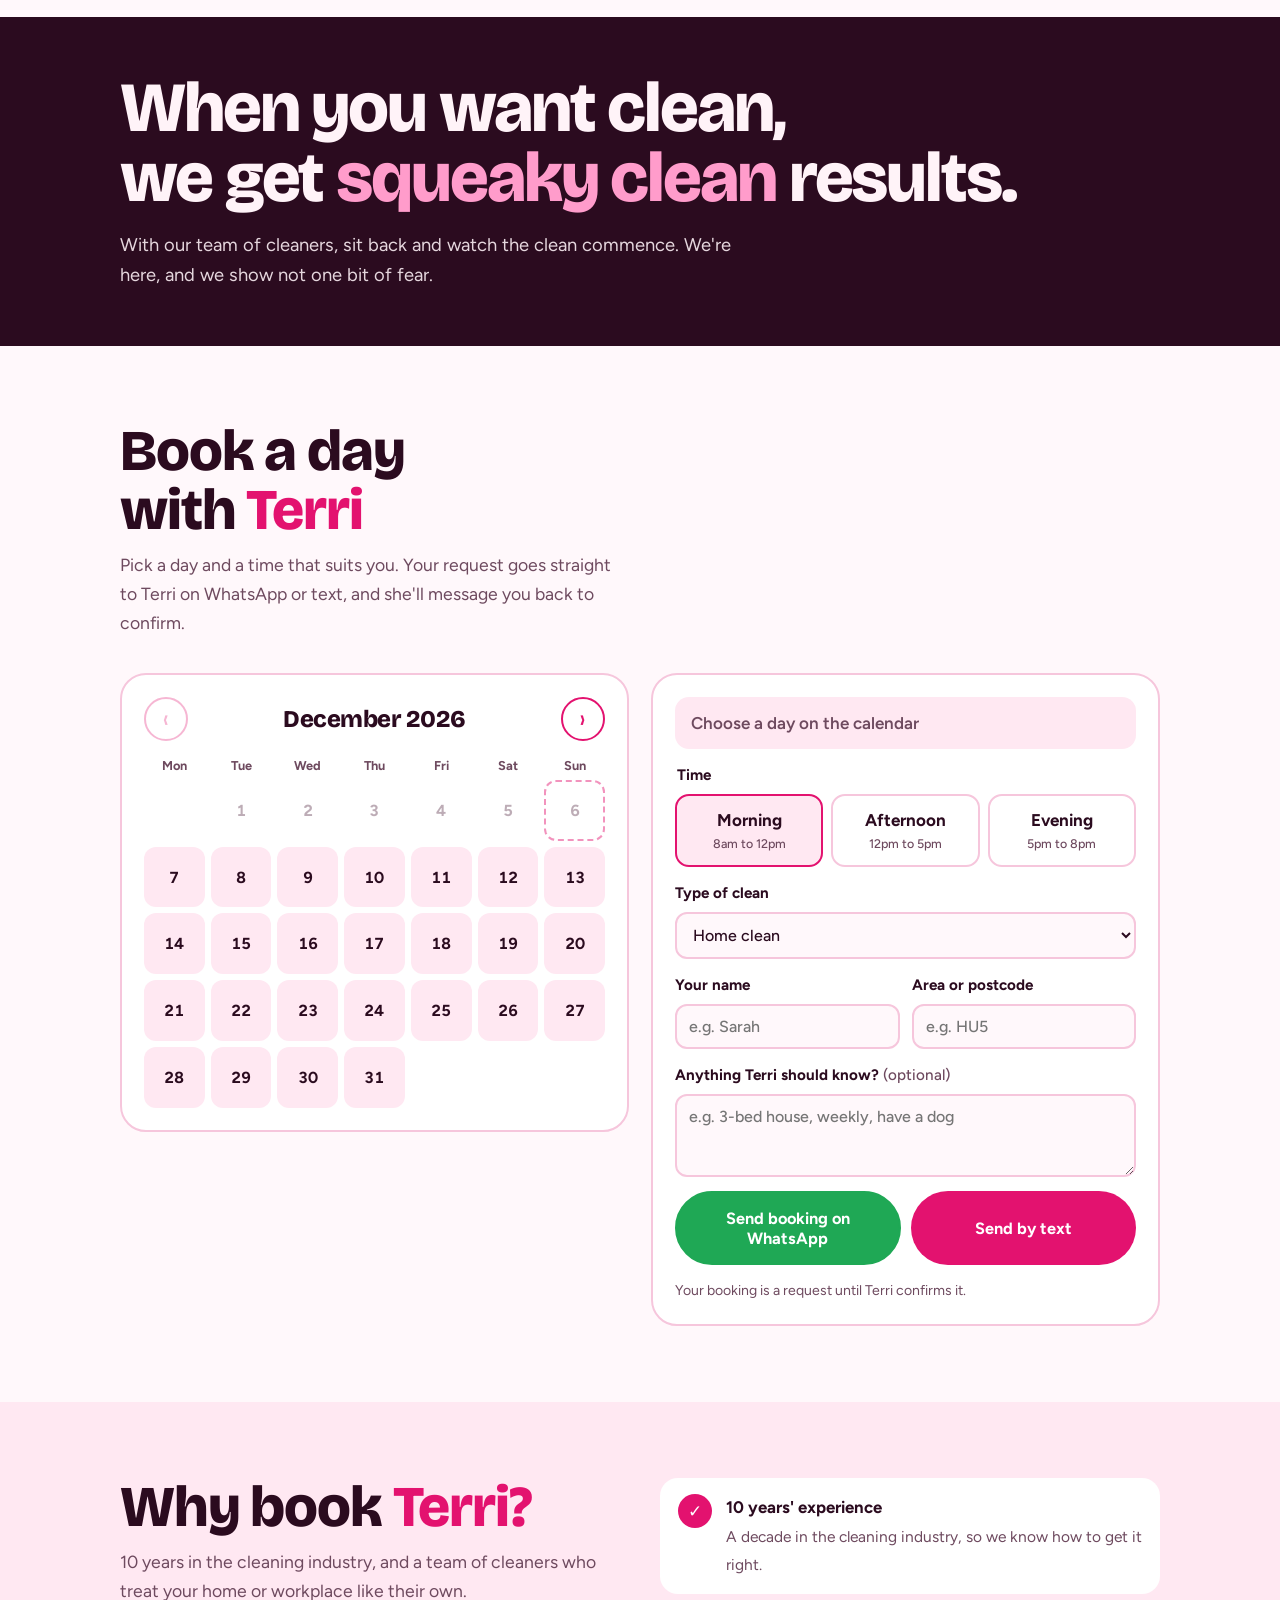
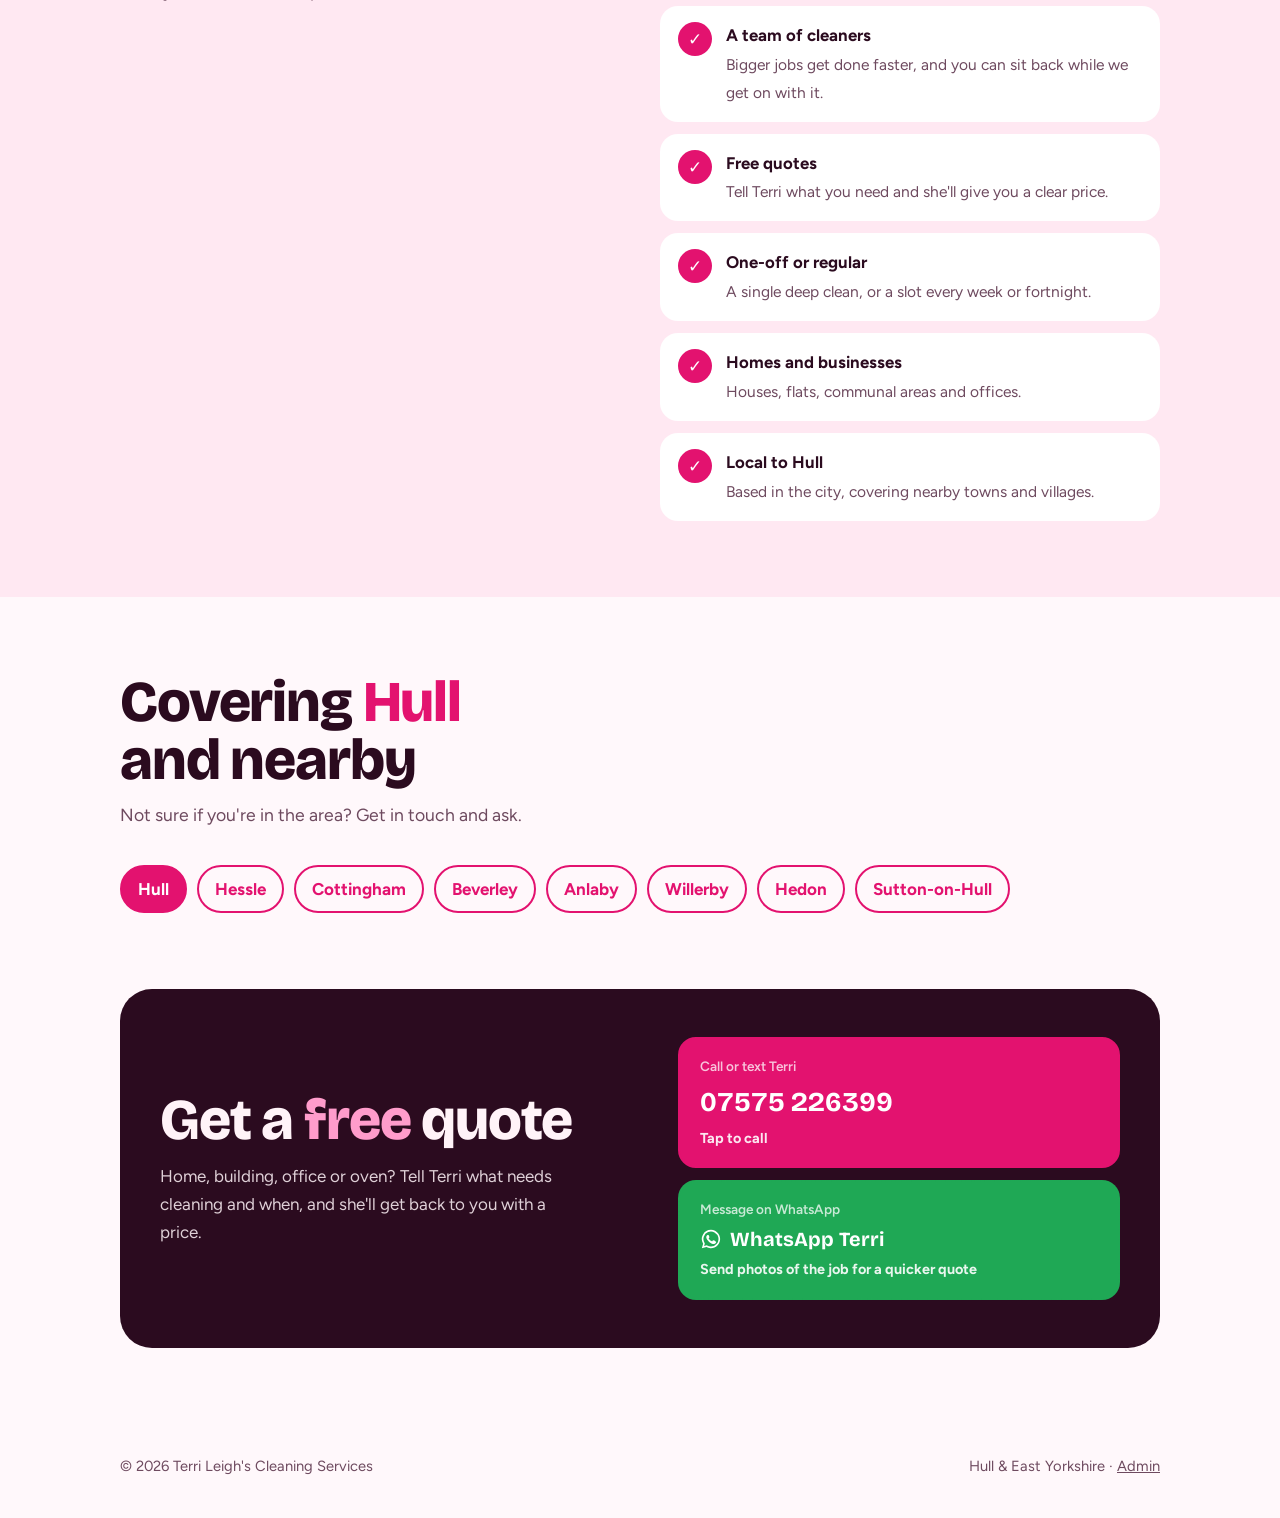
==== commit 3aa119cd: "Add admin page for job photos and an Our work gallery Terri signs in with a GitHub key and uploads p" ====
--- a/index.html
+++ b/index.html
@@ -37,7 +37,7 @@
       <p class="lead">When you want clean, we get squeaky clean results. Homes, buildings, offices and ovens, done by our team of cleaners.</p>
       <div class="actions">
         <a class="btn white" href="tel:+447575226399">Call Terri: 07575 226399</a>
-        <a class="btn wa" href="https://wa.me/447575226399?text=Hi%20Terri%2C%20I%27d%20like%20a%20quote%20for%20a%20clean%20please." target="_blank" rel="noopener"><svg aria-hidden="true" viewBox="0 0 24 24" width="22" height="22"><path fill="currentColor" d="M12 2a10 10 0 0 0-8.6 15.1L2 22l5-1.3A10 10 0 1 0 12 2zm0 18.2a8.2 8.2 0 0 1-4.2-1.1l-.3-.2-3 .8.8-2.9-.2-.3A8.2 8.2 0 1 1 12 20.2zm4.5-6.1c-.2-.1-1.5-.7-1.7-.8s-.4-.1-.6.1-.7.8-.8 1-.3.2-.5.1a6.7 6.7 0 0 1-3.3-2.9c-.3-.4.2-.4.7-1.4a.5.5 0 0 0 0-.4l-.8-1.8c-.2-.5-.4-.4-.6-.4h-.5a1 1 0 0 0-.7.3 3 3 0 0 0-.9 2.2 5.2 5.2 0 0 0 1.1 2.7 11.8 11.8 0 0 0 4.5 4c1.7.7 2.3.8 3.2.6a2.7 2.7 0 0 0 1.8-1.2 2.2 2.2 0 0 0 .2-1.2c-.1-.1-.3-.2-.6-.3z"/></svg> WhatsApp Terri</a>
+        <a class="btn wa" href="https://wa.me/447575226399?text=%F0%9F%92%96%E2%9C%A8%20%2ANEW%20QUOTE%20REQUEST%2A%20%E2%9C%A8%F0%9F%92%96%0AHi%20Terri%2C%20I%27d%20like%20a%20quote%20for%20a%20clean%20please.%0A%F0%9F%8C%90%20From%20https%3A%2F%2Fterri-leighs-cleaning.onrender.com" target="_blank" rel="noopener"><svg aria-hidden="true" viewBox="0 0 24 24" width="22" height="22"><path fill="currentColor" d="M12 2a10 10 0 0 0-8.6 15.1L2 22l5-1.3A10 10 0 1 0 12 2zm0 18.2a8.2 8.2 0 0 1-4.2-1.1l-.3-.2-3 .8.8-2.9-.2-.3A8.2 8.2 0 1 1 12 20.2zm4.5-6.1c-.2-.1-1.5-.7-1.7-.8s-.4-.1-.6.1-.7.8-.8 1-.3.2-.5.1a6.7 6.7 0 0 1-3.3-2.9c-.3-.4.2-.4.7-1.4a.5.5 0 0 0 0-.4l-.8-1.8c-.2-.5-.4-.4-.6-.4h-.5a1 1 0 0 0-.7.3 3 3 0 0 0-.9 2.2 5.2 5.2 0 0 0 1.1 2.7 11.8 11.8 0 0 0 4.5 4c1.7.7 2.3.8 3.2.6a2.7 2.7 0 0 0 1.8-1.2 2.2 2.2 0 0 0 .2-1.2c-.1-.1-.3-.2-.6-.3z"/></svg> WhatsApp Terri</a>
         <a class="btn outline" href="#book">Book a day</a>
       </div>
     </div>
@@ -72,6 +72,16 @@
         </article>
       </div>
       <a class="tips-link" href="tips.html"><span><b>Free cleaning tips from Terri</b><span class="t">Ovens, limescale, microwaves and more, with the safe way to do it.</span></span><span class="arrow" aria-hidden="true">›</span></a>
+    </div>
+  </section>
+
+  <section id="work" class="work" hidden>
+    <div class="wrap">
+      <div class="head">
+        <h2>Our <em>work</em></h2>
+        <p>Recent jobs finished by Terri and the team.</p>
+      </div>
+      <div class="work-grid" id="workGrid"></div>
     </div>
   </section>
 
@@ -169,7 +179,7 @@
         </div>
         <div class="details">
           <a class="detail call" href="tel:+447575226399"><small>Call or text Terri</small><strong>07575 226399</strong><span class="go">Tap to call</span></a>
-          <a class="detail wa-box" href="https://wa.me/447575226399?text=Hi%20Terri%2C%20I%27d%20like%20a%20quote%20for%20a%20clean%20please." target="_blank" rel="noopener"><small>Message on WhatsApp</small><strong><svg aria-hidden="true" viewBox="0 0 24 24" width="22" height="22"><path fill="currentColor" d="M12 2a10 10 0 0 0-8.6 15.1L2 22l5-1.3A10 10 0 1 0 12 2zm0 18.2a8.2 8.2 0 0 1-4.2-1.1l-.3-.2-3 .8.8-2.9-.2-.3A8.2 8.2 0 1 1 12 20.2zm4.5-6.1c-.2-.1-1.5-.7-1.7-.8s-.4-.1-.6.1-.7.8-.8 1-.3.2-.5.1a6.7 6.7 0 0 1-3.3-2.9c-.3-.4.2-.4.7-1.4a.5.5 0 0 0 0-.4l-.8-1.8c-.2-.5-.4-.4-.6-.4h-.5a1 1 0 0 0-.7.3 3 3 0 0 0-.9 2.2 5.2 5.2 0 0 0 1.1 2.7 11.8 11.8 0 0 0 4.5 4c1.7.7 2.3.8 3.2.6a2.7 2.7 0 0 0 1.8-1.2 2.2 2.2 0 0 0 .2-1.2c-.1-.1-.3-.2-.6-.3z"/></svg> WhatsApp Terri</strong><span class="go">Send photos of the job for a quicker quote</span></a>
+          <a class="detail wa-box" href="https://wa.me/447575226399?text=%F0%9F%92%96%E2%9C%A8%20%2ANEW%20QUOTE%20REQUEST%2A%20%E2%9C%A8%F0%9F%92%96%0AHi%20Terri%2C%20I%27d%20like%20a%20quote%20for%20a%20clean%20please.%0A%F0%9F%8C%90%20From%20https%3A%2F%2Fterri-leighs-cleaning.onrender.com" target="_blank" rel="noopener"><small>Message on WhatsApp</small><strong><svg aria-hidden="true" viewBox="0 0 24 24" width="22" height="22"><path fill="currentColor" d="M12 2a10 10 0 0 0-8.6 15.1L2 22l5-1.3A10 10 0 1 0 12 2zm0 18.2a8.2 8.2 0 0 1-4.2-1.1l-.3-.2-3 .8.8-2.9-.2-.3A8.2 8.2 0 1 1 12 20.2zm4.5-6.1c-.2-.1-1.5-.7-1.7-.8s-.4-.1-.6.1-.7.8-.8 1-.3.2-.5.1a6.7 6.7 0 0 1-3.3-2.9c-.3-.4.2-.4.7-1.4a.5.5 0 0 0 0-.4l-.8-1.8c-.2-.5-.4-.4-.6-.4h-.5a1 1 0 0 0-.7.3 3 3 0 0 0-.9 2.2 5.2 5.2 0 0 0 1.1 2.7 11.8 11.8 0 0 0 4.5 4c1.7.7 2.3.8 3.2.6a2.7 2.7 0 0 0 1.8-1.2 2.2 2.2 0 0 0 .2-1.2c-.1-.1-.3-.2-.6-.3z"/></svg> WhatsApp Terri</strong><span class="go">Send photos of the job for a quicker quote</span></a>
         </div>
       </div>
     </div>
@@ -179,12 +189,27 @@
 <footer>
   <div class="wrap">
     <span>© <span id="year">2026</span> Terri Leigh's Cleaning Services</span>
-    <span>Hull &amp; East Yorkshire</span>
+    <span>Hull &amp; East Yorkshire · <a href="admin.html" rel="nofollow">Admin</a></span>
   </div>
 </footer>
 
 <script>
   document.getElementById('year').textContent = new Date().getFullYear();
+
+  // "Our work" gallery: photos Terri adds from the admin page, listed in photos.json.
+  fetch('photos.json', { cache: 'no-store' }).then(function (r) { return r.ok ? r.json() : []; }).then(function (list) {
+    if (!Array.isArray(list) || !list.length) return;
+    var grid = document.getElementById('workGrid');
+    list.slice(0, 24).forEach(function (p) {
+      var fig = document.createElement('figure');
+      var img = document.createElement('img');
+      img.src = p.file; img.alt = p.caption || 'A clean finished by Terri Leigh\'s Cleaning Services'; img.loading = 'lazy';
+      fig.appendChild(img);
+      if (p.caption) { var c = document.createElement('figcaption'); c.textContent = p.caption; fig.appendChild(c); }
+      grid.appendChild(fig);
+    });
+    document.getElementById('work').hidden = false;
+  }).catch(function () {});
 
   // Booking calendar: pick a day and time, then send the request to Terri on WhatsApp or by text.
   (function () {
@@ -224,26 +249,32 @@
       picked.append('Booking for ', t);
       picked.classList.add('set');
     }
-    function message() {
+    var SITE = 'terri-leighs-cleaning.onrender.com';
+    // Builds an eye-catching booking message. WhatsApp shows *text* in bold; texts get the same layout without the stars.
+    function message(bold) {
       if (!chosen) { err.textContent = 'Choose a day on the calendar first.'; return null; }
       var f = document.getElementById('bookForm');
       var slot = f.querySelector('input[name=slot]:checked').value;
+      var b = function (t) { return bold ? '*' + t + '*' : t; };
+      var line = '━━━━━━━━━━━━━━━';
       var lines = [
-        "Hi Terri, I'd like to book a clean.",
-        'Day: ' + fmt(chosen, { weekday: 'long', day: 'numeric', month: 'long', year: 'numeric' }),
-        'Time: ' + slot,
-        'Clean: ' + f.service.value
+        '🧽✨ ' + b('NEW BOOKING REQUEST') + ' ✨🧽',
+        line,
+        '📅 ' + b('Day:') + ' ' + fmt(chosen, { weekday: 'long', day: 'numeric', month: 'long', year: 'numeric' }),
+        '⏰ ' + b('Time:') + ' ' + slot,
+        '🧹 ' + b('Clean:') + ' ' + f.service.value
       ];
-      if (f.name.value.trim()) lines.push('Name: ' + f.name.value.trim());
-      if (f.area.value.trim()) lines.push('Area: ' + f.area.value.trim());
-      if (f.notes.value.trim()) lines.push('Notes: ' + f.notes.value.trim());
+      if (f.name.value.trim()) lines.push('👤 ' + b('Name:') + ' ' + f.name.value.trim());
+      if (f.area.value.trim()) lines.push('📍 ' + b('Area:') + ' ' + f.area.value.trim());
+      if (f.notes.value.trim()) lines.push('📝 ' + b('Notes:') + ' ' + f.notes.value.trim());
+      lines.push(line, "Please confirm if you're free 💖", '🌐 Sent from https://' + SITE);
       return lines.join('\n');
     }
     document.getElementById('sendWa').addEventListener('click', function () {
-      var m = message(); if (m) window.open('https://wa.me/' + PHONE + '?text=' + encodeURIComponent(m), '_blank', 'noopener');
+      var m = message(true); if (m) window.open('https://wa.me/' + PHONE + '?text=' + encodeURIComponent(m), '_blank', 'noopener');
     });
     document.getElementById('sendSms').addEventListener('click', function () {
-      var m = message(); if (m) location.href = 'sms:+' + PHONE + '?&body=' + encodeURIComponent(m);
+      var m = message(false); if (m) location.href = 'sms:+' + PHONE + '?&body=' + encodeURIComponent(m);
     });
     document.getElementById('prev').addEventListener('click', function () { view = new Date(view.getFullYear(), view.getMonth() - 1, 1); draw(); });
     document.getElementById('next').addEventListener('click', function () { view = new Date(view.getFullYear(), view.getMonth() + 1, 1); draw(); });
--- a/styles.css
+++ b/styles.css
@@ -222,3 +222,11 @@
   @media (max-width: 860px) { .booker { grid-template-columns: minmax(0, 1fr); } }
   @media (max-width: 420px) { .two { grid-template-columns: minmax(0, 1fr); } .cal, .book-form { padding: 16px; } .dow, .days { gap: 4px; } }
   section[id], [id="safety"] { scroll-margin-top: 80px; }
+
+  /* Our work gallery */
+  .work-grid { display: grid; grid-template-columns: repeat(auto-fill, minmax(min(100%, 240px), 1fr)); gap: 14px; }
+  .work-grid figure { margin: 0; position: relative; border-radius: 22px; overflow: hidden; background: var(--blush); aspect-ratio: 4 / 3; max-width: 100%; }
+  .work-grid img { width: 100%; height: 100%; object-fit: cover; display: block; }
+  .work-grid figcaption { position: absolute; left: 10px; right: 10px; bottom: 10px; background: var(--pink); color: var(--on-pink);
+    font-weight: 700; font-size: 0.9rem; padding: 6px 12px; border-radius: 999px; width: fit-content; max-width: calc(100% - 20px); }
+  footer a { color: var(--muted); }
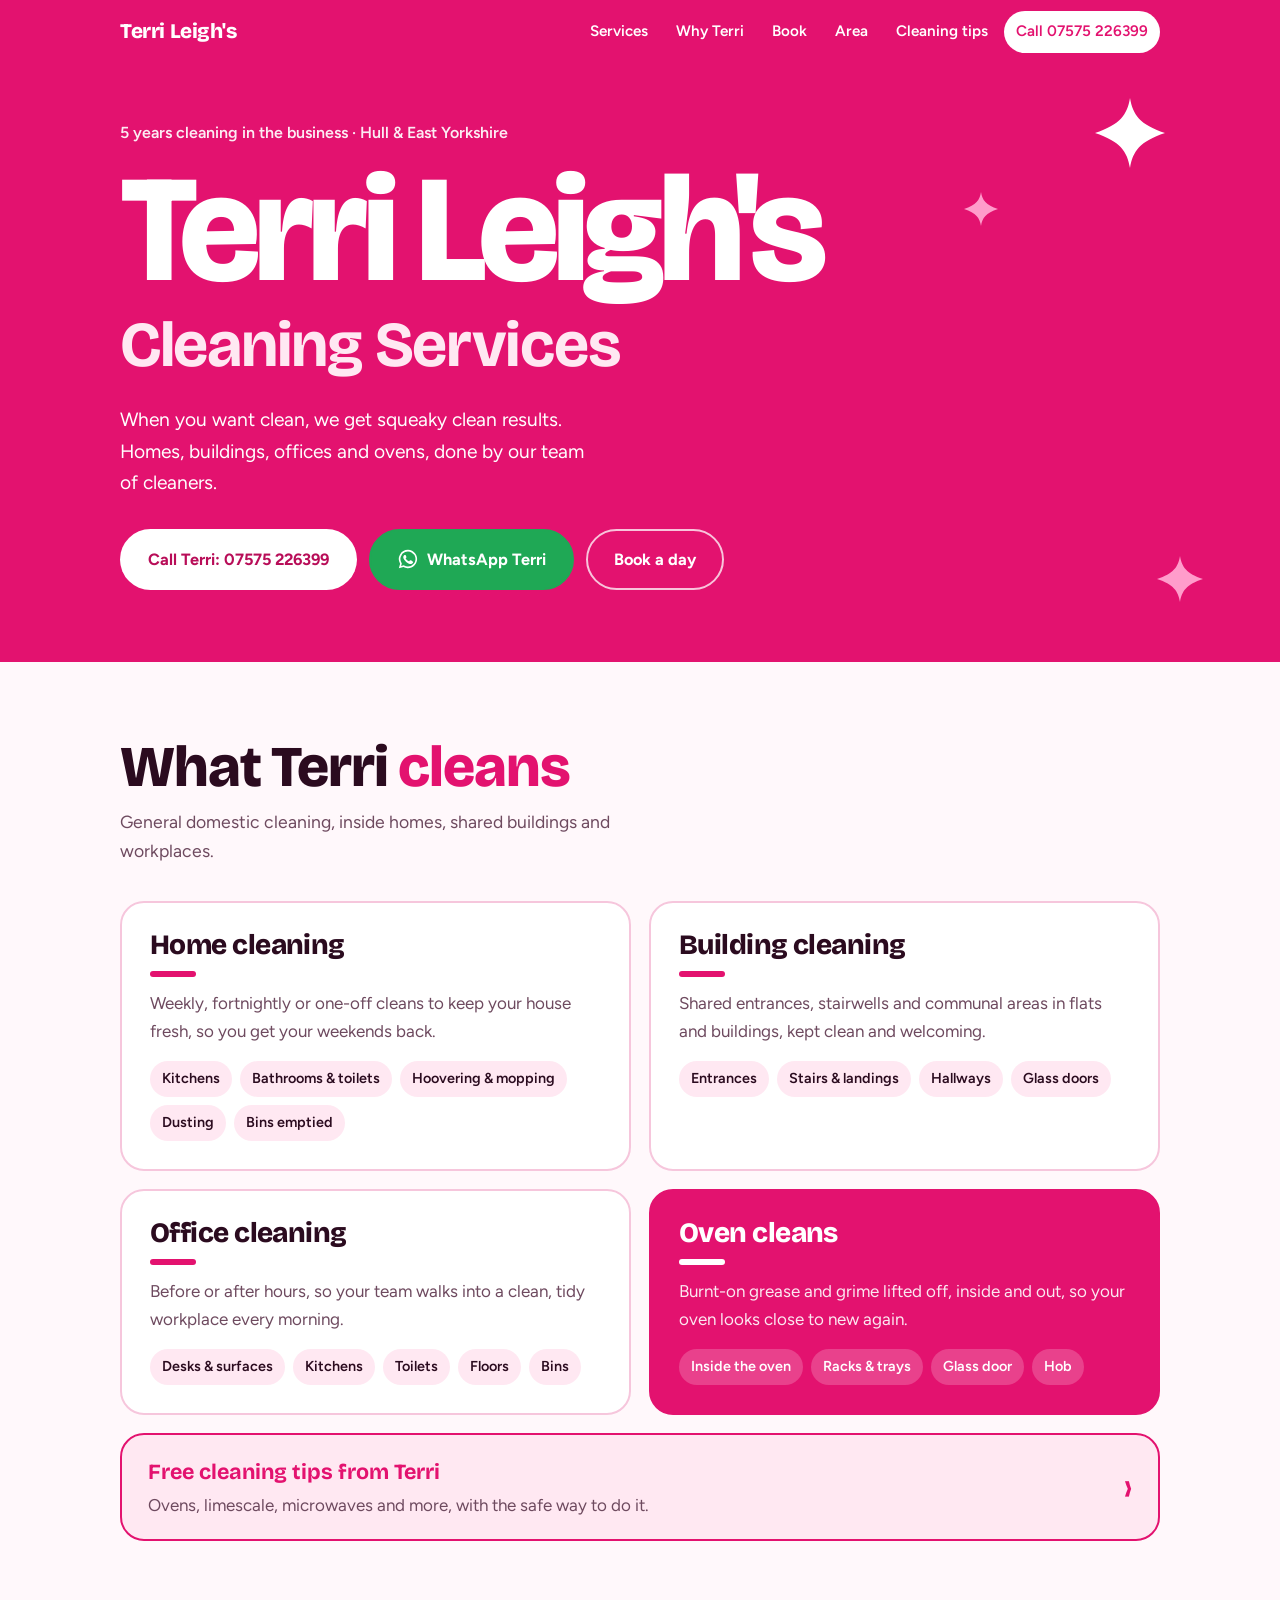
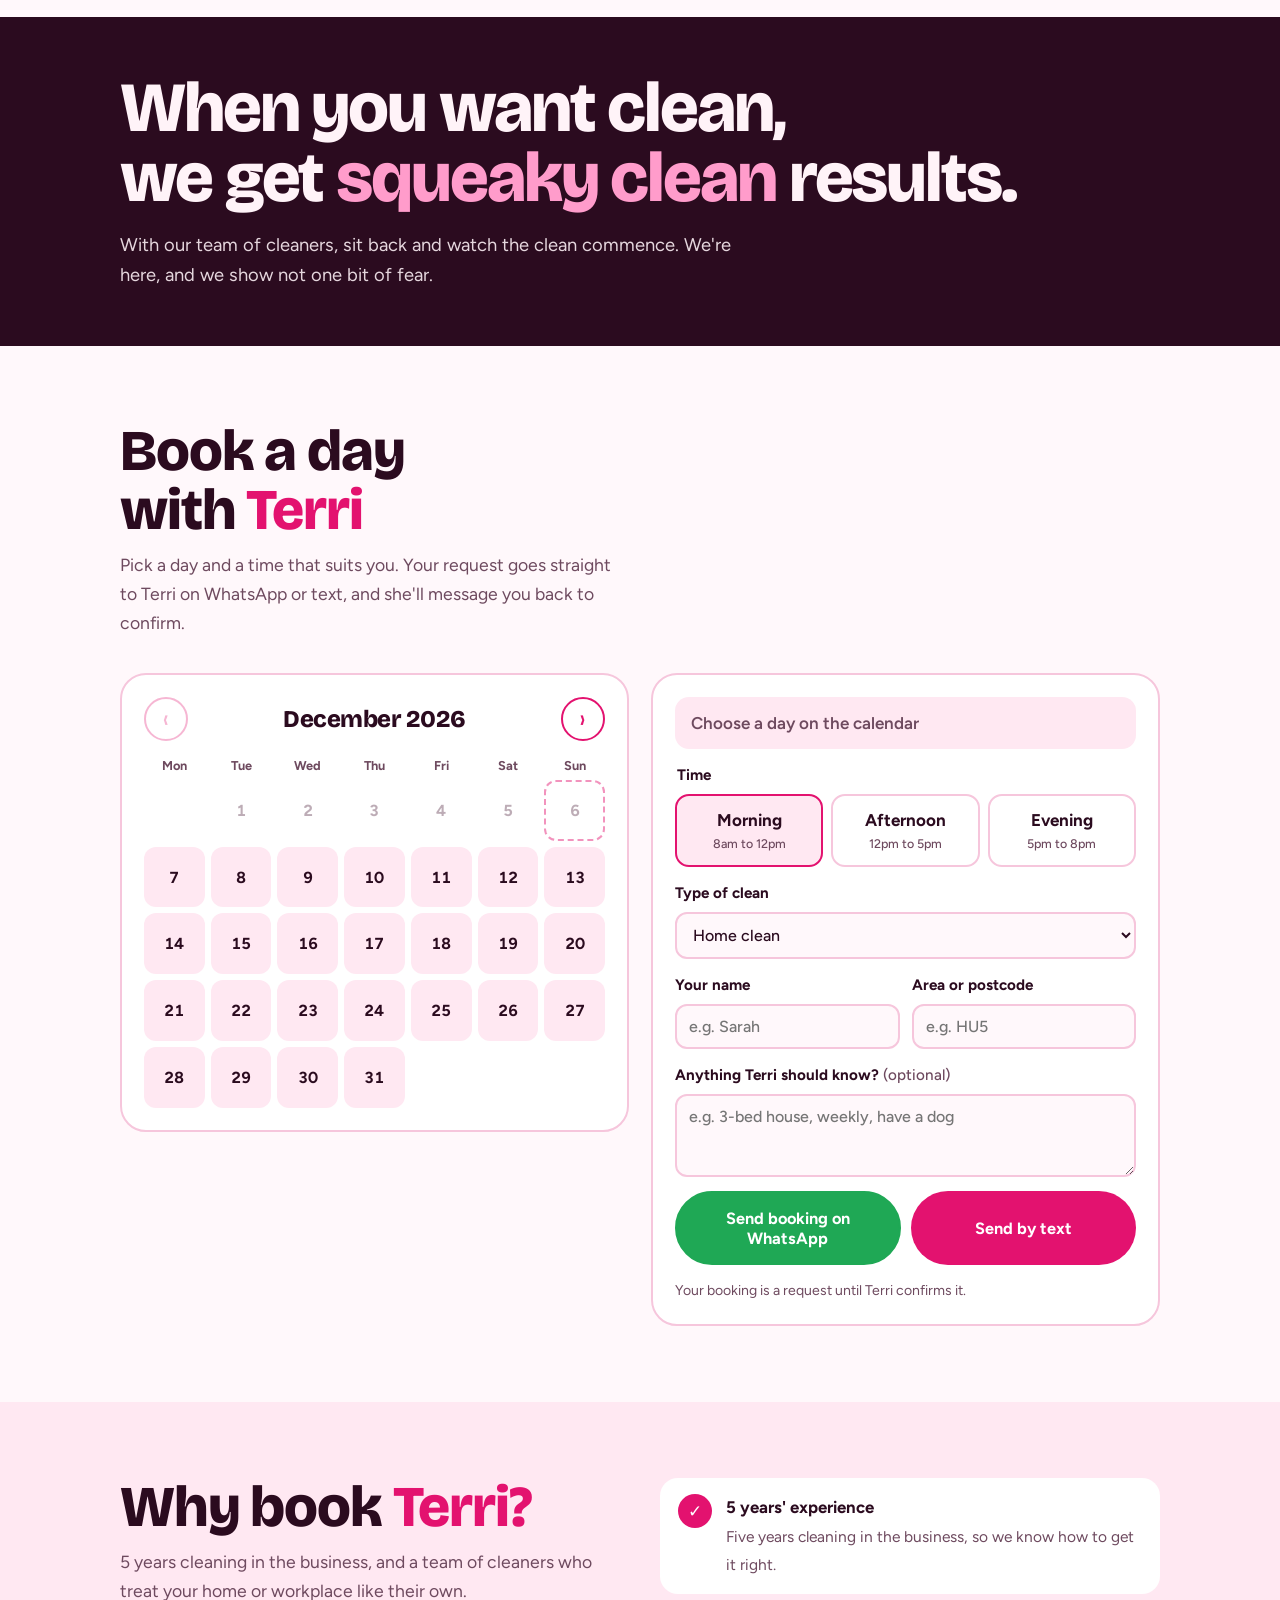
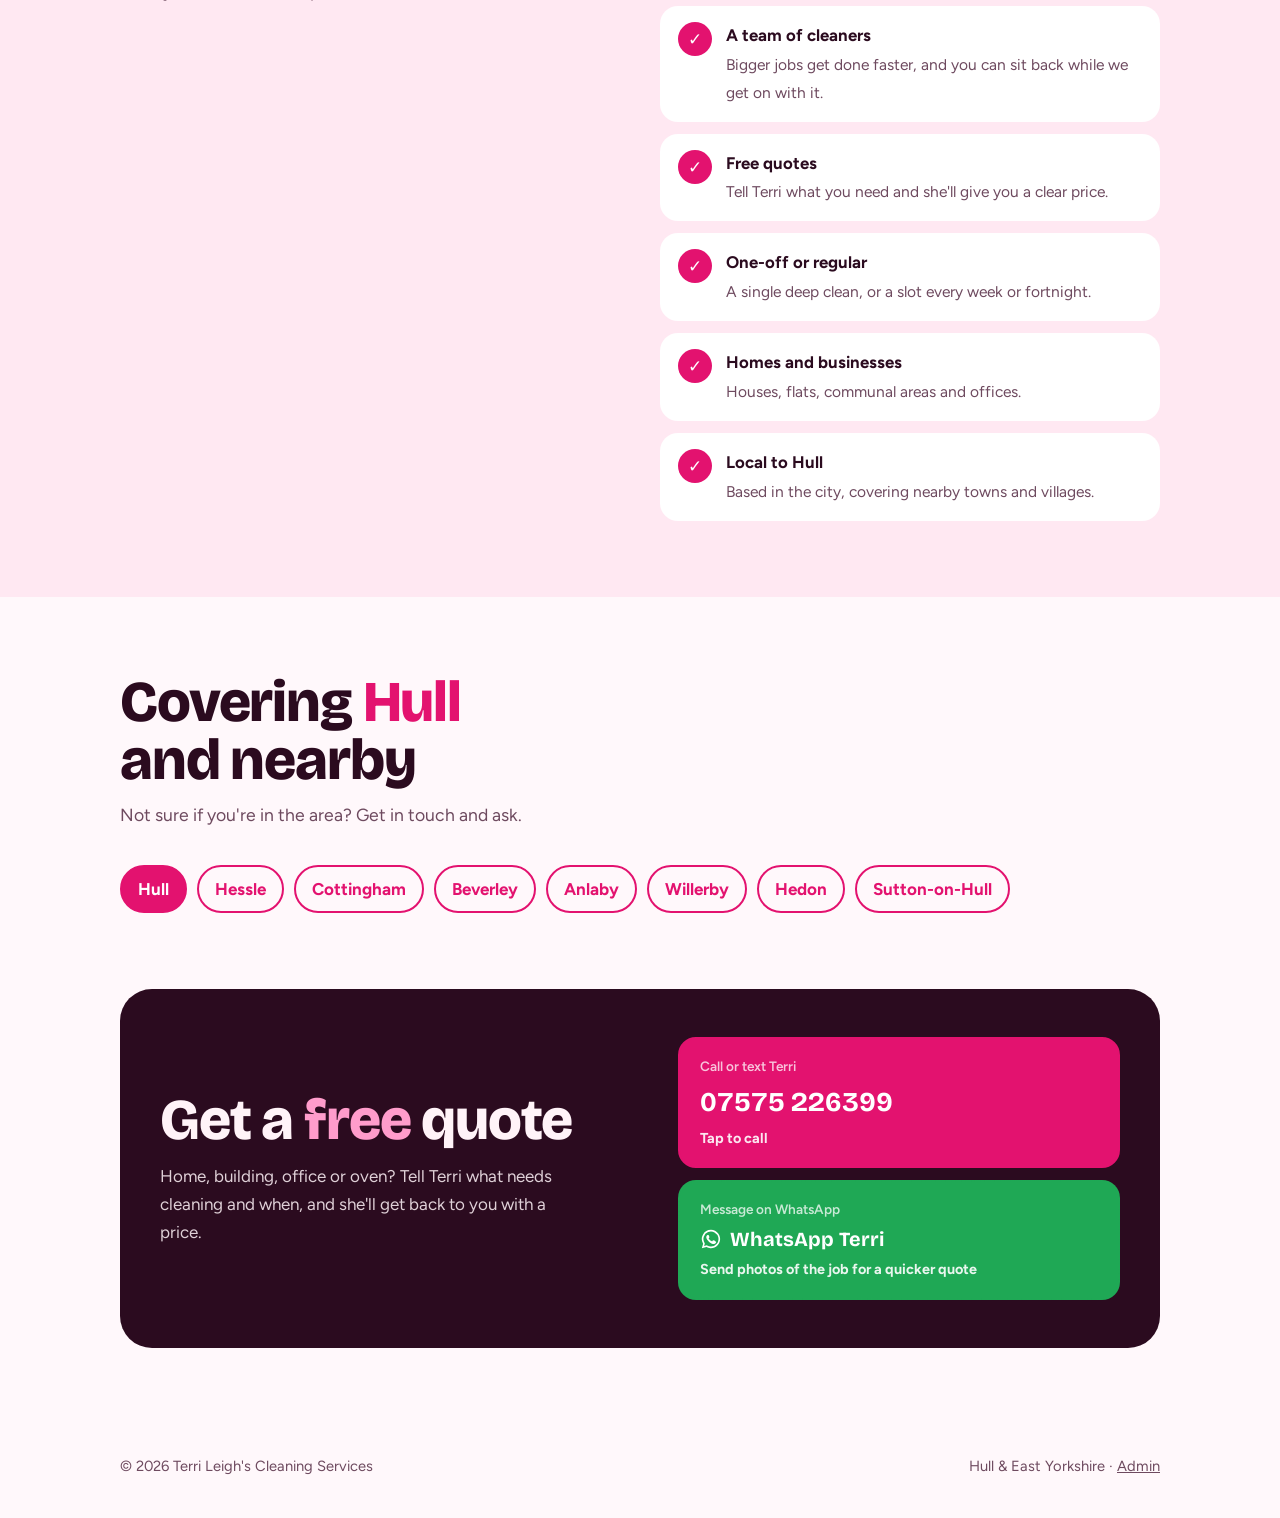
==== commit ffe1e269: "Change Terri's experience to 5 years cleaning in the business Co-Authored-By: Claude Opus 5.5 <norep" ====
--- a/index.html
+++ b/index.html
@@ -4,7 +4,7 @@
 <meta charset="UTF-8">
 <meta name="viewport" content="width=device-width, initial-scale=1, viewport-fit=cover">
 <title>Terri Leigh's Cleaning Services</title>
-<meta name="description" content="Terri Leigh's Cleaning Services: 10 years in the cleaning industry. Home, building, office and oven cleaning across Hull and East Yorkshire. Book a day online.">
+<meta name="description" content="Terri Leigh's Cleaning Services: 5 years cleaning in the business. Home, building, office and oven cleaning across Hull and East Yorkshire. Book a day online.">
 <link rel="preconnect" href="https://fonts.googleapis.com">
 <link rel="preconnect" href="https://fonts.gstatic.com" crossorigin>
 <link rel="stylesheet" href="https://fonts.googleapis.com/css2?family=Bricolage+Grotesque:opsz,wght@12..96,500;12..96,700;12..96,800&family=Figtree:wght@400;500;600;700&display=swap">
@@ -32,7 +32,7 @@
     <span class="sparkle s2" aria-hidden="true"><svg viewBox="0 0 40 40"><path fill="currentColor" d="M20 0c1.6 9.6 5.6 15.2 20 20-14.4 4.8-18.4 10.4-20 20-1.6-9.6-5.6-15.2-20-20C14.4 15.2 18.4 9.6 20 0z"/></svg></span>
     <span class="sparkle s3" aria-hidden="true"><svg viewBox="0 0 40 40"><path fill="currentColor" d="M20 0c1.6 9.6 5.6 15.2 20 20-14.4 4.8-18.4 10.4-20 20-1.6-9.6-5.6-15.2-20-20C14.4 15.2 18.4 9.6 20 0z"/></svg></span>
     <div class="wrap">
-      <p class="where">10 years in the cleaning industry · Hull &amp; East Yorkshire</p>
+      <p class="where">5 years cleaning in the business · Hull &amp; East Yorkshire</p>
       <h1>Terri Leigh's <span class="sub">Cleaning Services</span></h1>
       <p class="lead">When you want clean, we get squeaky clean results. Homes, buildings, offices and ovens, done by our team of cleaners.</p>
       <div class="actions">
@@ -144,10 +144,10 @@
     <div class="wrap why-grid">
       <div class="head">
         <h2>Why book <em>Terri?</em></h2>
-        <p>10 years in the cleaning industry, and a team of cleaners who treat your home or workplace like their own.</p>
+        <p>5 years cleaning in the business, and a team of cleaners who treat your home or workplace like their own.</p>
       </div>
       <ul class="promises">
-        <li><span class="tick" aria-hidden="true">✓</span><div><b>10 years' experience</b><span class="t">A decade in the cleaning industry, so we know how to get it right.</span></div></li>
+        <li><span class="tick" aria-hidden="true">✓</span><div><b>5 years' experience</b><span class="t">Five years cleaning in the business, so we know how to get it right.</span></div></li>
         <li><span class="tick" aria-hidden="true">✓</span><div><b>A team of cleaners</b><span class="t">Bigger jobs get done faster, and you can sit back while we get on with it.</span></div></li>
         <li><span class="tick" aria-hidden="true">✓</span><div><b>Free quotes</b><span class="t">Tell Terri what you need and she'll give you a clear price.</span></div></li>
         <li><span class="tick" aria-hidden="true">✓</span><div><b>One-off or regular</b><span class="t">A single deep clean, or a slot every week or fortnight.</span></div></li>
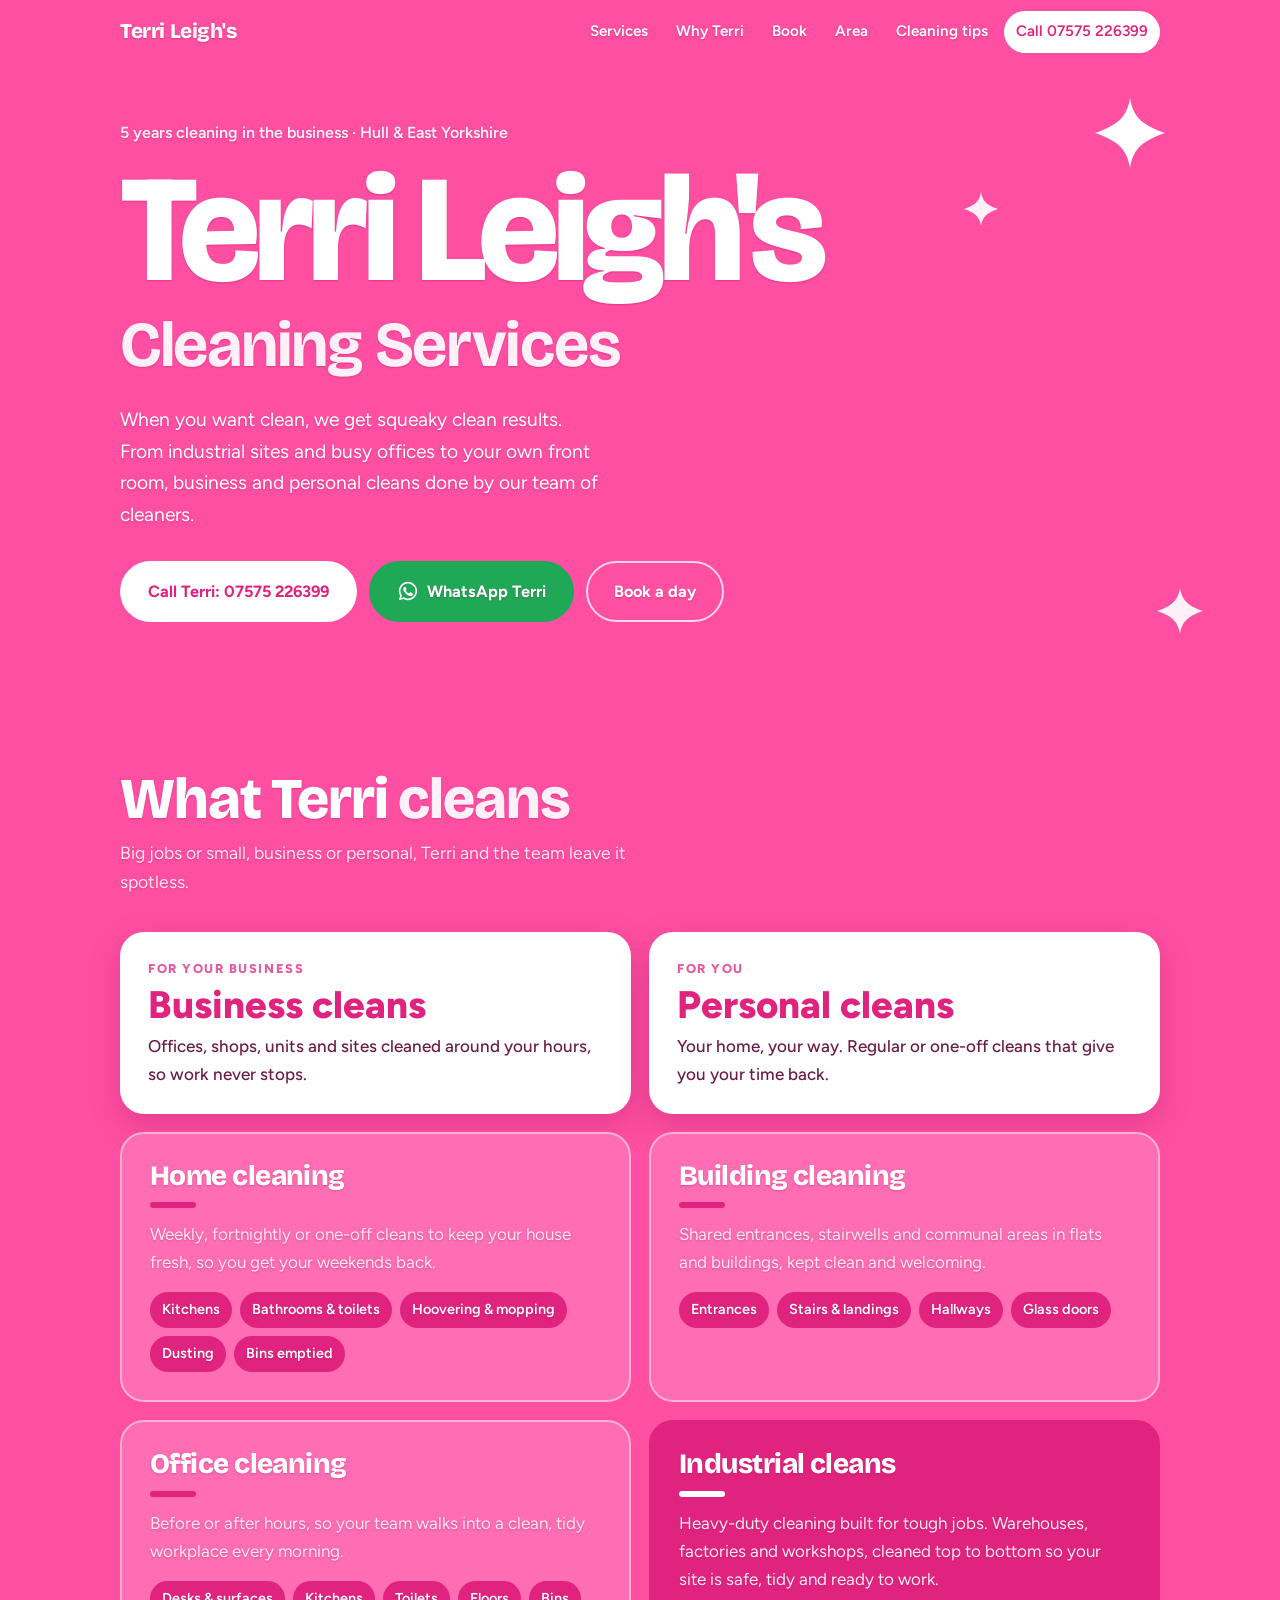
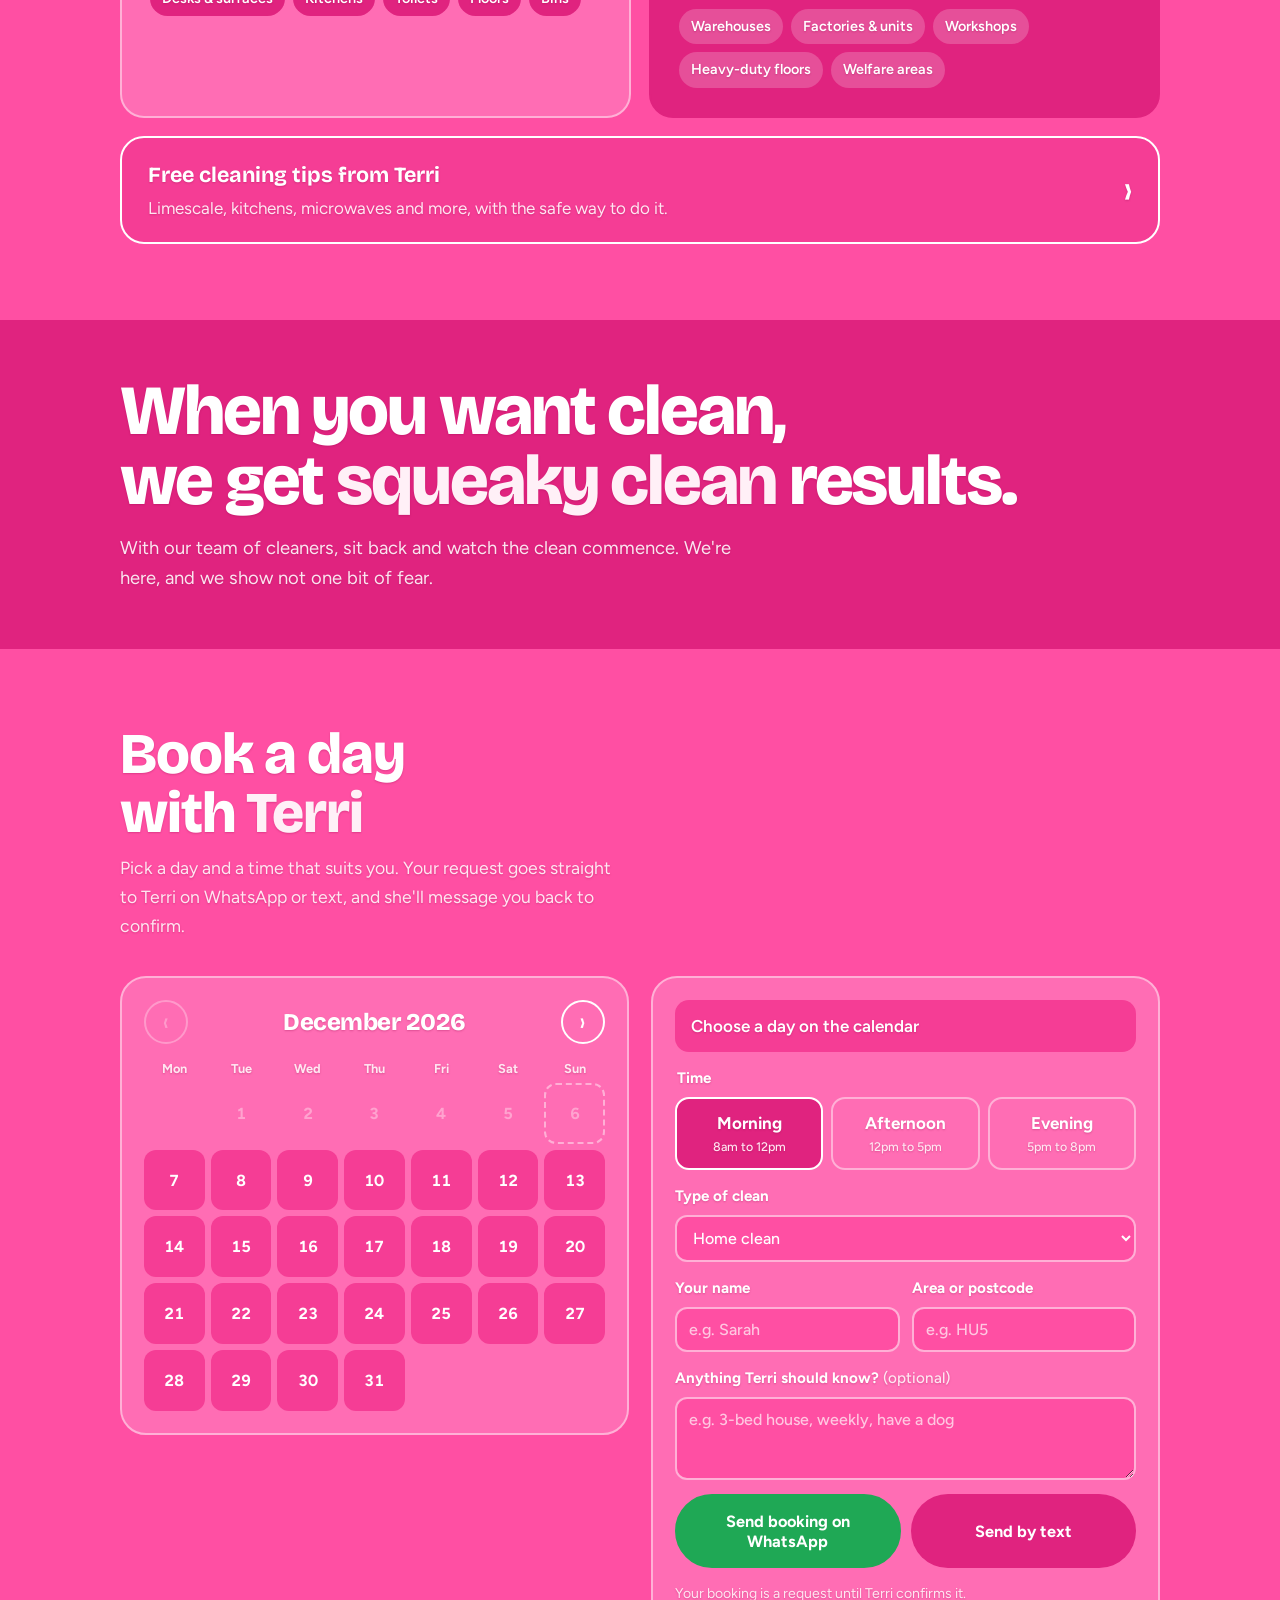
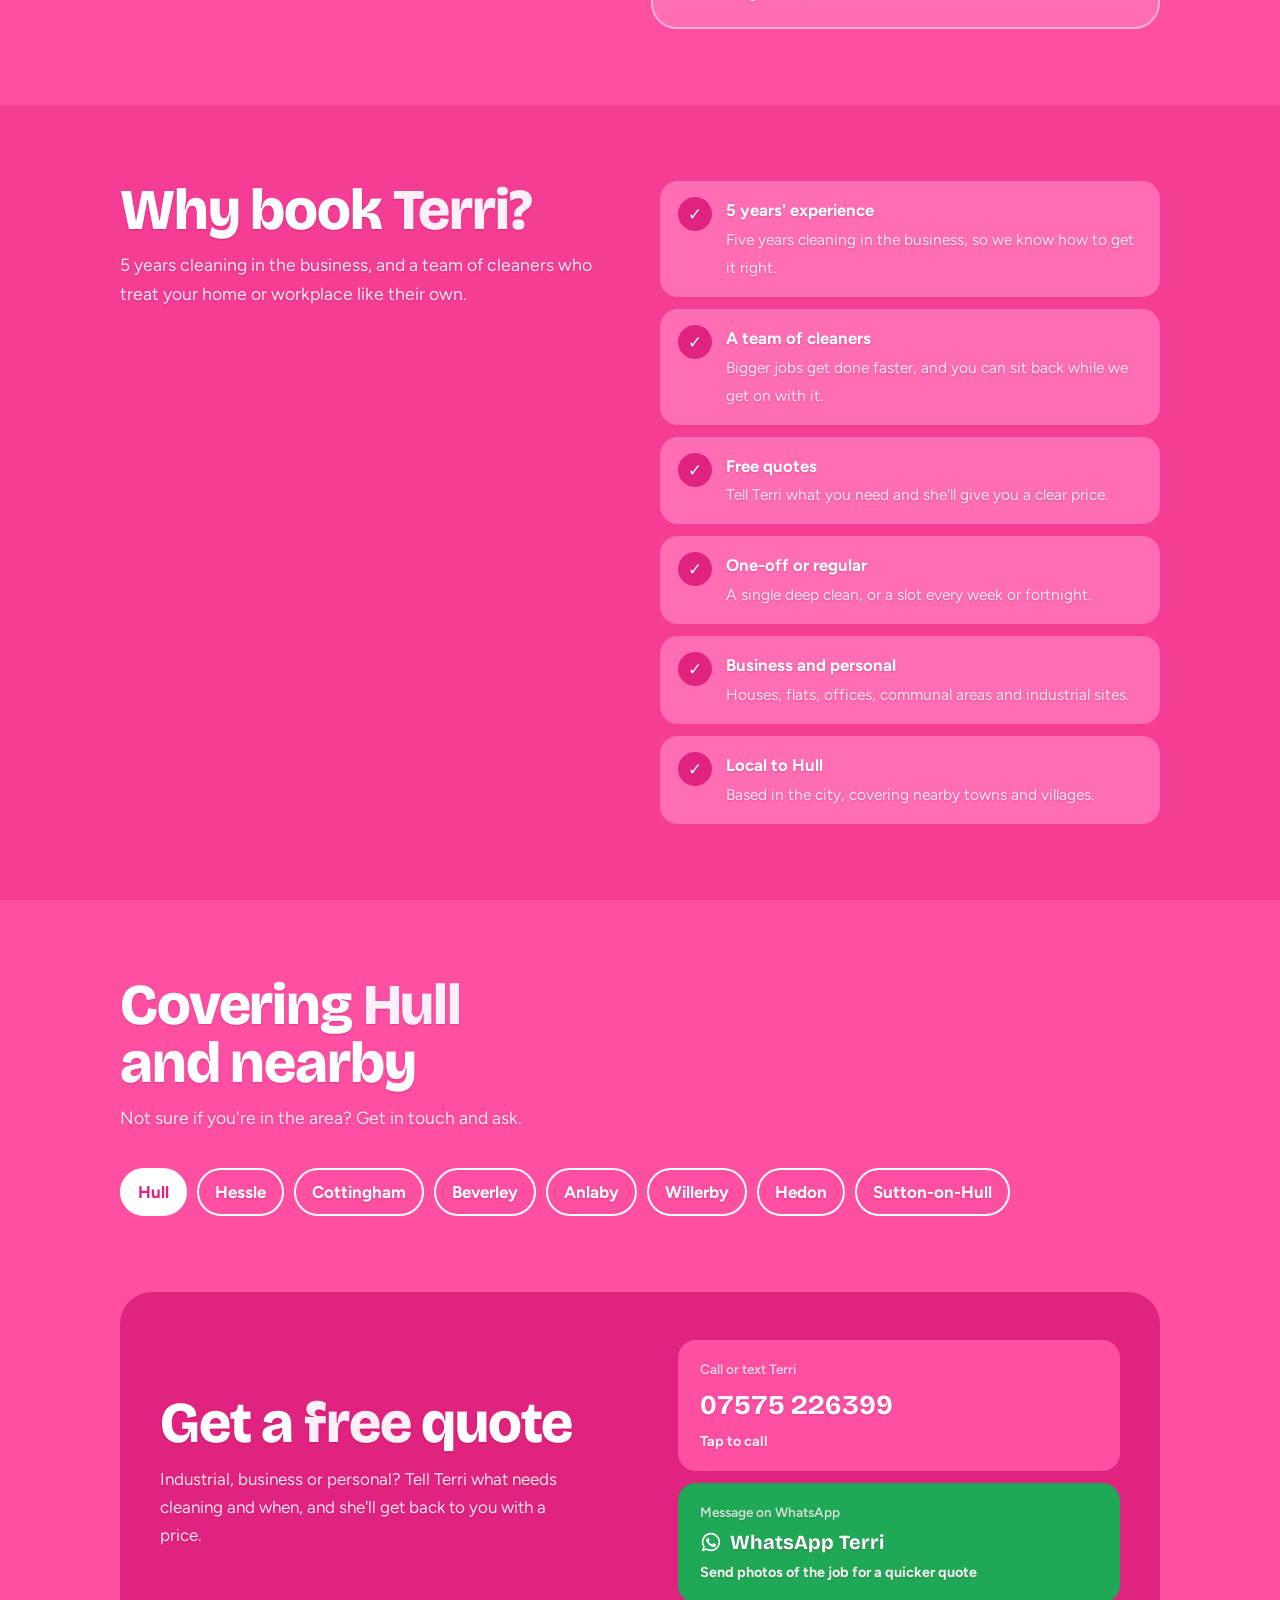
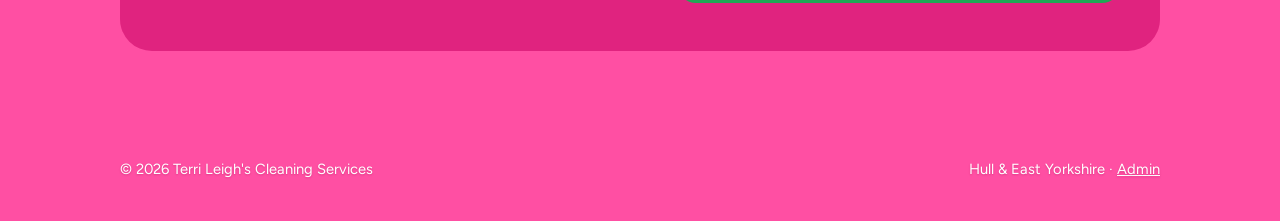
==== commit 5439405e: "Replace oven cleans with industrial cleans; add business & personal cleans Co-Authored-By: Claude Op" ====
--- a/index.html
+++ b/index.html
@@ -4,7 +4,7 @@
 <meta charset="UTF-8">
 <meta name="viewport" content="width=device-width, initial-scale=1, viewport-fit=cover">
 <title>Terri Leigh's Cleaning Services</title>
-<meta name="description" content="Terri Leigh's Cleaning Services: 5 years cleaning in the business. Home, building, office and oven cleaning across Hull and East Yorkshire. Book a day online.">
+<meta name="description" content="Terri Leigh's Cleaning Services: 5 years cleaning in the business. Industrial, business and personal cleaning across Hull and East Yorkshire. Book a day online.">
 <link rel="preconnect" href="https://fonts.googleapis.com">
 <link rel="preconnect" href="https://fonts.gstatic.com" crossorigin>
 <link rel="stylesheet" href="https://fonts.googleapis.com/css2?family=Bricolage+Grotesque:opsz,wght@12..96,500;12..96,700;12..96,800&family=Figtree:wght@400;500;600;700&display=swap">
@@ -34,7 +34,7 @@
     <div class="wrap">
       <p class="where">5 years cleaning in the business · Hull &amp; East Yorkshire</p>
       <h1>Terri Leigh's <span class="sub">Cleaning Services</span></h1>
-      <p class="lead">When you want clean, we get squeaky clean results. Homes, buildings, offices and ovens, done by our team of cleaners.</p>
+      <p class="lead">When you want clean, we get squeaky clean results. From industrial sites and busy offices to your own front room, business and personal cleans done by our team of cleaners.</p>
       <div class="actions">
         <a class="btn white" href="tel:+447575226399">Call Terri: 07575 226399</a>
         <a class="btn wa" href="https://wa.me/447575226399?text=%F0%9F%92%96%E2%9C%A8%20%2ANEW%20QUOTE%20REQUEST%2A%20%E2%9C%A8%F0%9F%92%96%0AHi%20Terri%2C%20I%27d%20like%20a%20quote%20for%20a%20clean%20please.%0A%F0%9F%8C%90%20From%20https%3A%2F%2Fterri-leighs-cleaning.onrender.com" target="_blank" rel="noopener"><svg aria-hidden="true" viewBox="0 0 24 24" width="22" height="22"><path fill="currentColor" d="M12 2a10 10 0 0 0-8.6 15.1L2 22l5-1.3A10 10 0 1 0 12 2zm0 18.2a8.2 8.2 0 0 1-4.2-1.1l-.3-.2-3 .8.8-2.9-.2-.3A8.2 8.2 0 1 1 12 20.2zm4.5-6.1c-.2-.1-1.5-.7-1.7-.8s-.4-.1-.6.1-.7.8-.8 1-.3.2-.5.1a6.7 6.7 0 0 1-3.3-2.9c-.3-.4.2-.4.7-1.4a.5.5 0 0 0 0-.4l-.8-1.8c-.2-.5-.4-.4-.6-.4h-.5a1 1 0 0 0-.7.3 3 3 0 0 0-.9 2.2 5.2 5.2 0 0 0 1.1 2.7 11.8 11.8 0 0 0 4.5 4c1.7.7 2.3.8 3.2.6a2.7 2.7 0 0 0 1.8-1.2 2.2 2.2 0 0 0 .2-1.2c-.1-.1-.3-.2-.6-.3z"/></svg> WhatsApp Terri</a>
@@ -47,7 +47,11 @@
     <div class="wrap">
       <div class="head">
         <h2>What Terri <em>cleans</em></h2>
-        <p>General domestic cleaning, inside homes, shared buildings and workplaces.</p>
+        <p>Big jobs or small, business or personal, Terri and the team leave it spotless.</p>
+      </div>
+      <div class="for-who">
+        <div class="who"><span class="label">For your business</span><b>Business cleans</b><span class="t">Offices, shops, units and sites cleaned around your hours, so work never stops.</span></div>
+        <div class="who"><span class="label">For you</span><b>Personal cleans</b><span class="t">Your home, your way. Regular or one-off cleans that give you your time back.</span></div>
       </div>
       <div class="services">
         <article class="service">
@@ -65,13 +69,13 @@
           <p>Before or after hours, so your team walks into a clean, tidy workplace every morning.</p>
           <ul class="covers"><li>Desks &amp; surfaces</li><li>Kitchens</li><li>Toilets</li><li>Floors</li><li>Bins</li></ul>
         </article>
-        <article class="service oven">
-          <h3>Oven cleans</h3>
-          <p>Burnt-on grease and grime lifted off, inside and out, so your oven looks close to new again.</p>
-          <ul class="covers"><li>Inside the oven</li><li>Racks &amp; trays</li><li>Glass door</li><li>Hob</li></ul>
-        </article>
-      </div>
-      <a class="tips-link" href="tips.html"><span><b>Free cleaning tips from Terri</b><span class="t">Ovens, limescale, microwaves and more, with the safe way to do it.</span></span><span class="arrow" aria-hidden="true">›</span></a>
+        <article class="service feature">
+          <h3>Industrial cleans</h3>
+          <p>Heavy-duty cleaning built for tough jobs. Warehouses, factories and workshops, cleaned top to bottom so your site is safe, tidy and ready to work.</p>
+          <ul class="covers"><li>Warehouses</li><li>Factories &amp; units</li><li>Workshops</li><li>Heavy-duty floors</li><li>Welfare areas</li></ul>
+        </article>
+      </div>
+      <a class="tips-link" href="tips.html"><span><b>Free cleaning tips from Terri</b><span class="t">Limescale, kitchens, microwaves and more, with the safe way to do it.</span></span><span class="arrow" aria-hidden="true">›</span></a>
     </div>
   </section>
 
@@ -120,7 +124,7 @@
           </fieldset>
           <label class="field" for="service">Type of clean
             <select id="service" name="service">
-              <option>Home clean</option><option>Deep clean</option><option>Oven clean</option>
+              <option>Home clean</option><option>Deep clean</option><option>Industrial clean</option><option>Business clean</option>
               <option>Building / communal clean</option><option>Office clean</option><option>End of tenancy clean</option>
             </select>
           </label>
@@ -151,7 +155,7 @@
         <li><span class="tick" aria-hidden="true">✓</span><div><b>A team of cleaners</b><span class="t">Bigger jobs get done faster, and you can sit back while we get on with it.</span></div></li>
         <li><span class="tick" aria-hidden="true">✓</span><div><b>Free quotes</b><span class="t">Tell Terri what you need and she'll give you a clear price.</span></div></li>
         <li><span class="tick" aria-hidden="true">✓</span><div><b>One-off or regular</b><span class="t">A single deep clean, or a slot every week or fortnight.</span></div></li>
-        <li><span class="tick" aria-hidden="true">✓</span><div><b>Homes and businesses</b><span class="t">Houses, flats, communal areas and offices.</span></div></li>
+        <li><span class="tick" aria-hidden="true">✓</span><div><b>Business and personal</b><span class="t">Houses, flats, offices, communal areas and industrial sites.</span></div></li>
         <li><span class="tick" aria-hidden="true">✓</span><div><b>Local to Hull</b><span class="t">Based in the city, covering nearby towns and villages.</span></div></li>
       </ul>
     </div>
@@ -175,7 +179,7 @@
       <div class="contact-box">
         <div>
           <h2>Get a <em>free</em> quote</h2>
-          <p>Home, building, office or oven? Tell Terri what needs cleaning and when, and she'll get back to you with a price.</p>
+          <p>Industrial, business or personal? Tell Terri what needs cleaning and when, and she'll get back to you with a price.</p>
         </div>
         <div class="details">
           <a class="detail call" href="tel:+447575226399"><small>Call or text Terri</small><strong>07575 226399</strong><span class="go">Tap to call</span></a>
--- a/styles.css
+++ b/styles.css
@@ -1,30 +1,21 @@
-  /* Layout: one hot-pink hero band with the name set huge, then quiet blush sections; pink is spent loudly once, then used as a line and a highlight. */
+  /* All-pink look: hot pink page, deeper and lighter pinks for sections and cards, every word in white. Same in light and dark mode. */
   :root {
-    --pink: #e3126f;        /* hot pink, the brand */
-    --pink-deep: #b80d58;
-    --bubble: #ff9ccb;      /* soft pink for highlights on the hot pink */
-    --blush: #ffe8f2;       /* section ground */
-    --paper: #fff8fb;       /* page ground */
-    --ink: #2b0b1f;         /* deep plum text */
-    --muted: #6e4a5f;
-    --card: #ffffff;
+    --pink: #ff4fa3;        /* lighter bright pink: page, header and banner */
+    --pink-deep: #e0237f;   /* stronger pink for buttons, chosen days and panels */
+    --bubble: #fff0f7;      /* pale pink for highlighted words */
+    --blush: #f53d95;       /* alternate sections */
+    --paper: #ff4fa3;       /* page ground */
+    --ink: #ffffff;         /* all writing */
+    --muted: #ffe6f1;       /* softer writing, still white-pink */
+    --card: #ff6db4;        /* cards sit a touch lighter than the page */
     --on-pink: #ffffff;
-    --line: #f6c6dc;
-    --deep: #2b0b1f;        /* the contact panel stays dark plum in both themes */
-    --on-deep: #fff3f8;
+    --line: #ffb0d6;
+    --deep: #e0237f;        /* slogan, contact and safety panels */
+    --on-deep: #ffffff;
     --whatsapp: #1fa855;    /* WhatsApp green, only on WhatsApp buttons */
     --display: "Bricolage Grotesque", "Arial Black", "Helvetica Neue", Arial, sans-serif;
     --body: "Figtree", system-ui, -apple-system, "Segoe UI", Roboto, sans-serif;
-  }
-  @media (prefers-color-scheme: dark) {
-    :root:not([data-theme="light"]) {
-      --pink: #ff3d93; --pink-deep: #e3126f; --bubble: #ffb3d6; --blush: #2a0c1f; --paper: #1b0714;
-      --ink: #ffeaf4; --muted: #d7a9c2; --card: #2f0e23; --on-pink: #ffffff; --line: #4d1a3a; --deep: #3d1030; --on-deep: #fff3f8; color-scheme: dark;
-    }
-  }
-  :root[data-theme="dark"] {
-    --pink: #ff3d93; --pink-deep: #e3126f; --bubble: #ffb3d6; --blush: #2a0c1f; --paper: #1b0714;
-    --ink: #ffeaf4; --muted: #d7a9c2; --card: #2f0e23; --on-pink: #ffffff; --line: #4d1a3a; --deep: #3d1030; --on-deep: #fff3f8; color-scheme: dark;
+    color-scheme: light;
   }
 
   * { box-sizing: border-box; }
@@ -96,10 +87,17 @@
   .service p { color: var(--muted); }
   .covers { list-style: none; padding: 0; margin: 4px 0 0; display: flex; flex-wrap: wrap; gap: 8px; }
   .covers li { background: var(--blush); color: var(--ink); font-size: 0.9rem; font-weight: 600; padding: 6px 12px; border-radius: 999px; }
-  .service.oven { background: var(--pink); border-color: var(--pink); color: var(--on-pink); }
-  .service.oven p { color: var(--on-pink); opacity: 0.9; }
-  .service.oven h3::after { background: var(--on-pink); }
-  .service.oven .covers li { background: rgba(255,255,255,0.2); color: var(--on-pink); }
+  .service.feature { background: var(--pink); border-color: var(--pink); color: var(--on-pink); }
+  .service.feature p { color: var(--on-pink); opacity: 0.9; }
+  .service.feature h3::after { background: var(--on-pink); }
+  .service.feature .covers li { background: rgba(255,255,255,0.2); color: var(--on-pink); }
+
+  .for-who { display: grid; grid-template-columns: repeat(2, minmax(0, 1fr)); gap: 18px; margin-bottom: 18px; }
+  .who { background: var(--on-pink); color: var(--pink-deep); border-radius: 24px; padding: 26px 28px; display: grid; gap: 6px; text-shadow: none; box-shadow: 0 10px 30px rgba(140,0,70,0.25); }
+  .who .label { font-size: 0.8rem; font-weight: 800; letter-spacing: 0.12em; text-transform: uppercase; opacity: 0.75; }
+  .who b { font-size: clamp(1.8rem, 4.5vw, 2.4rem); font-weight: 800; line-height: 1.05; }
+  .who .t { color: #6b1d45; font-weight: 500; }
+  @media (max-width: 640px) { .for-who { grid-template-columns: 1fr; } }
 
   /* why */
   .why { background: var(--blush); }
@@ -230,3 +228,39 @@
   .work-grid figcaption { position: absolute; left: 10px; right: 10px; bottom: 10px; background: var(--pink); color: var(--on-pink);
     font-weight: 700; font-size: 0.9rem; padding: 6px 12px; border-radius: 999px; width: fit-content; max-width: calc(100% - 20px); }
   footer a { color: var(--muted); }
+
+  /* ---- all-pink overrides: pink fills become deep pink, pink words and lines become white ---- */
+  nav a.quote { background: var(--on-pink); color: var(--pink-deep); }
+  .btn.white { color: var(--pink-deep); }
+  .btn.pink, .btn.pink:hover { background: var(--pink-deep); }
+  .head h2 em, .tip-group h2 em, .contact-box h2 em, .slogan .big em { color: var(--bubble); }
+  .service h3::after, .promises .tick, .day.on, .picked.set, .work-grid figcaption { background: var(--pink-deep); }
+  .service.feature { background: var(--pink-deep); border-color: var(--pink-deep); }
+  .places span { border-color: var(--ink); color: var(--ink); }
+  .places span.home { background: var(--ink); color: var(--pink-deep); }
+  a.detail.call { background: var(--pink); border-color: var(--pink); }
+  a.detail.call:hover { background: #ff6db4; border-color: #ff6db4; }
+  .tips-link { border-color: var(--ink); }
+  .tips-link b, .tips-link .arrow, .tip .need span { color: var(--ink); }
+  .tips-link:hover { background: var(--card); }
+  .cal-nav { border-color: var(--ink); color: var(--ink); }
+  .day { background: var(--blush); color: var(--ink); }
+  .day:hover:not(:disabled) { background: var(--ink); color: var(--pink-deep); }
+  .day:disabled { color: var(--muted); }
+  .day.today { outline-color: var(--ink); }
+  .slots input:checked + span { border-color: var(--ink); background: var(--pink-deep); }
+  .slots small { color: var(--muted); }
+  .book-form input:not([type=radio]), .book-form select, .book-form textarea { background: var(--pink); color: var(--ink); border-color: var(--line); }
+  .book-form input:focus, .book-form select:focus, .book-form textarea:focus { border-color: var(--ink); }
+  .book-form ::placeholder { color: var(--muted); opacity: 0.8; }
+  .form-err { color: var(--ink); background: var(--pink-deep); padding: 8px 12px; border-radius: 10px; }
+  .picked { color: var(--ink); }
+  .work-grid figure { background: var(--blush); }
+  footer, footer a { color: var(--ink); }
+  .detail { background: rgba(255,255,255,0.1); }
+  .hero h1 .sub { color: var(--bubble); }
+  .covers li { background: var(--pink-deep); color: var(--ink); }
+  .service.feature .covers li { background: rgba(255,255,255,0.2); }
+  /* white writing on light pink: a soft shadow keeps it readable */
+  body { text-shadow: 0 1px 2px rgba(140, 0, 70, 0.28); }
+  .btn.white, nav a.quote, .places span.home, .day:hover:not(:disabled), input, select, textarea { text-shadow: none; }
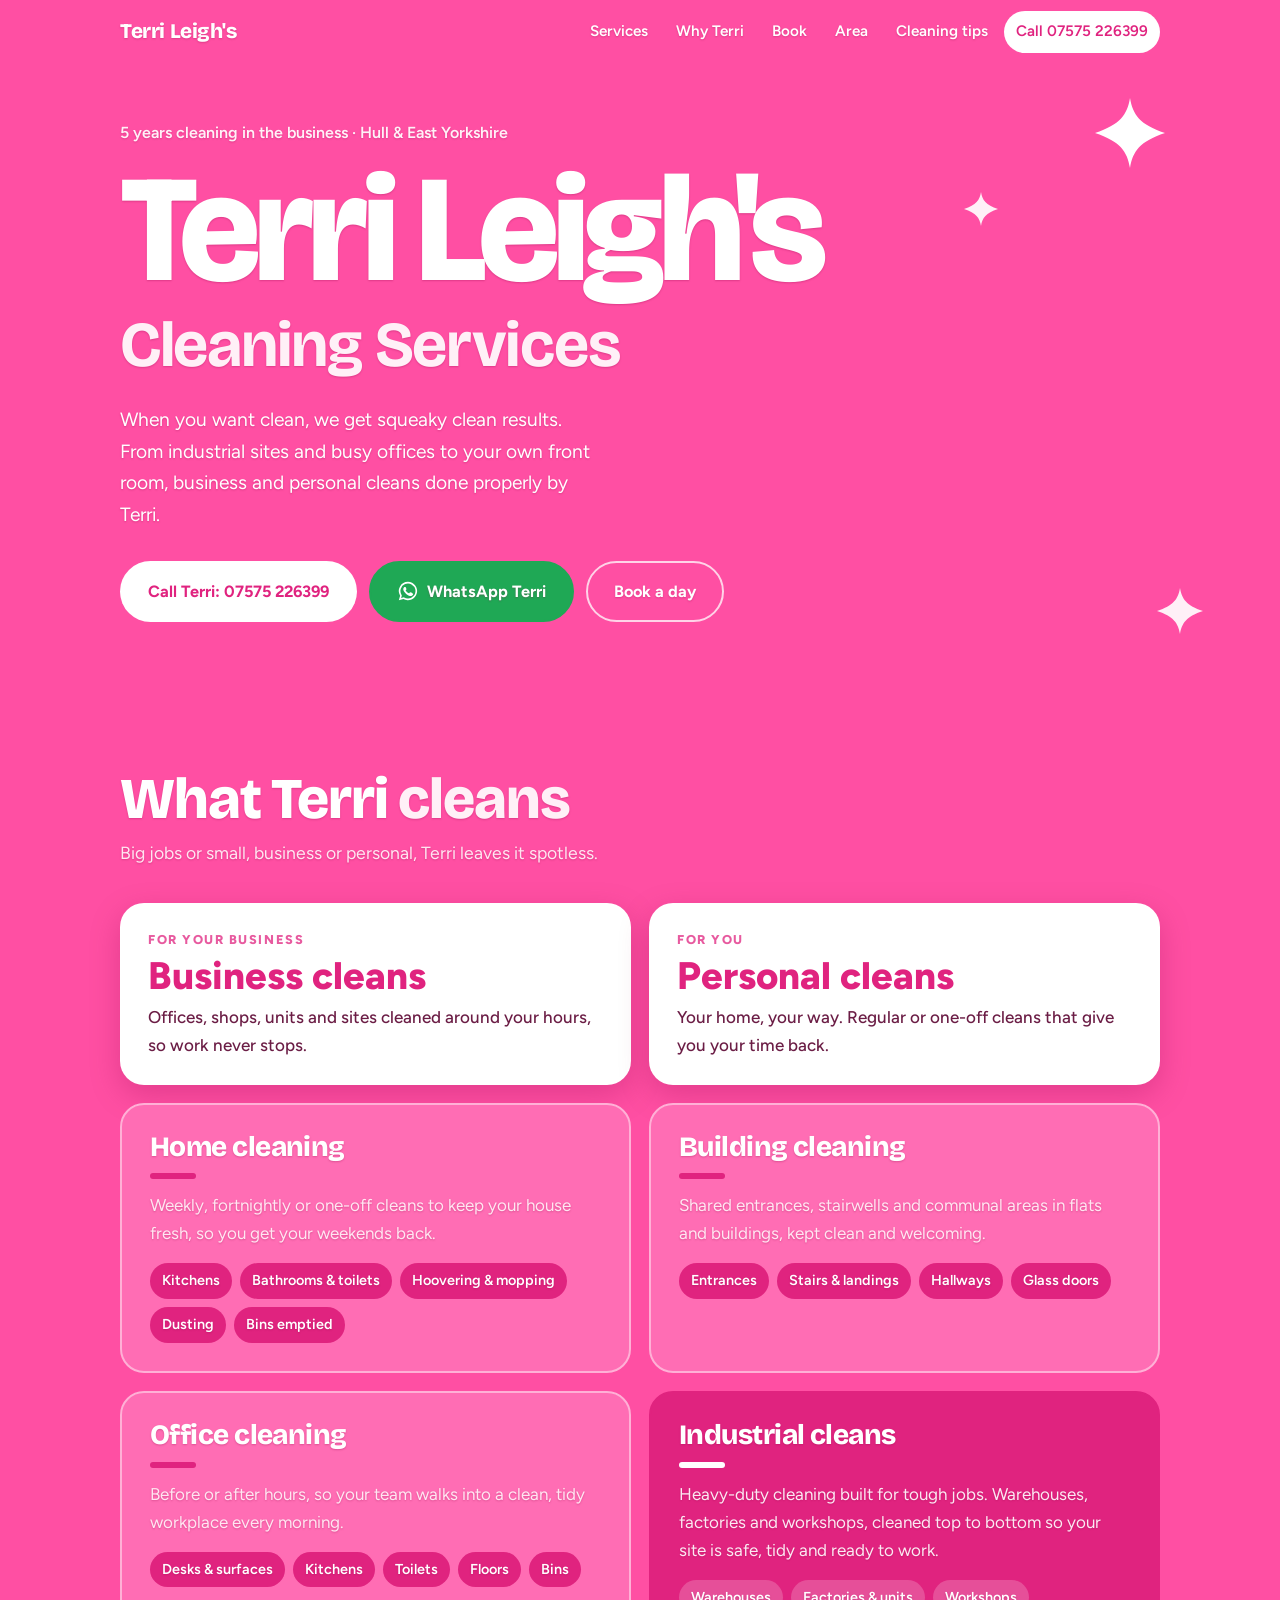
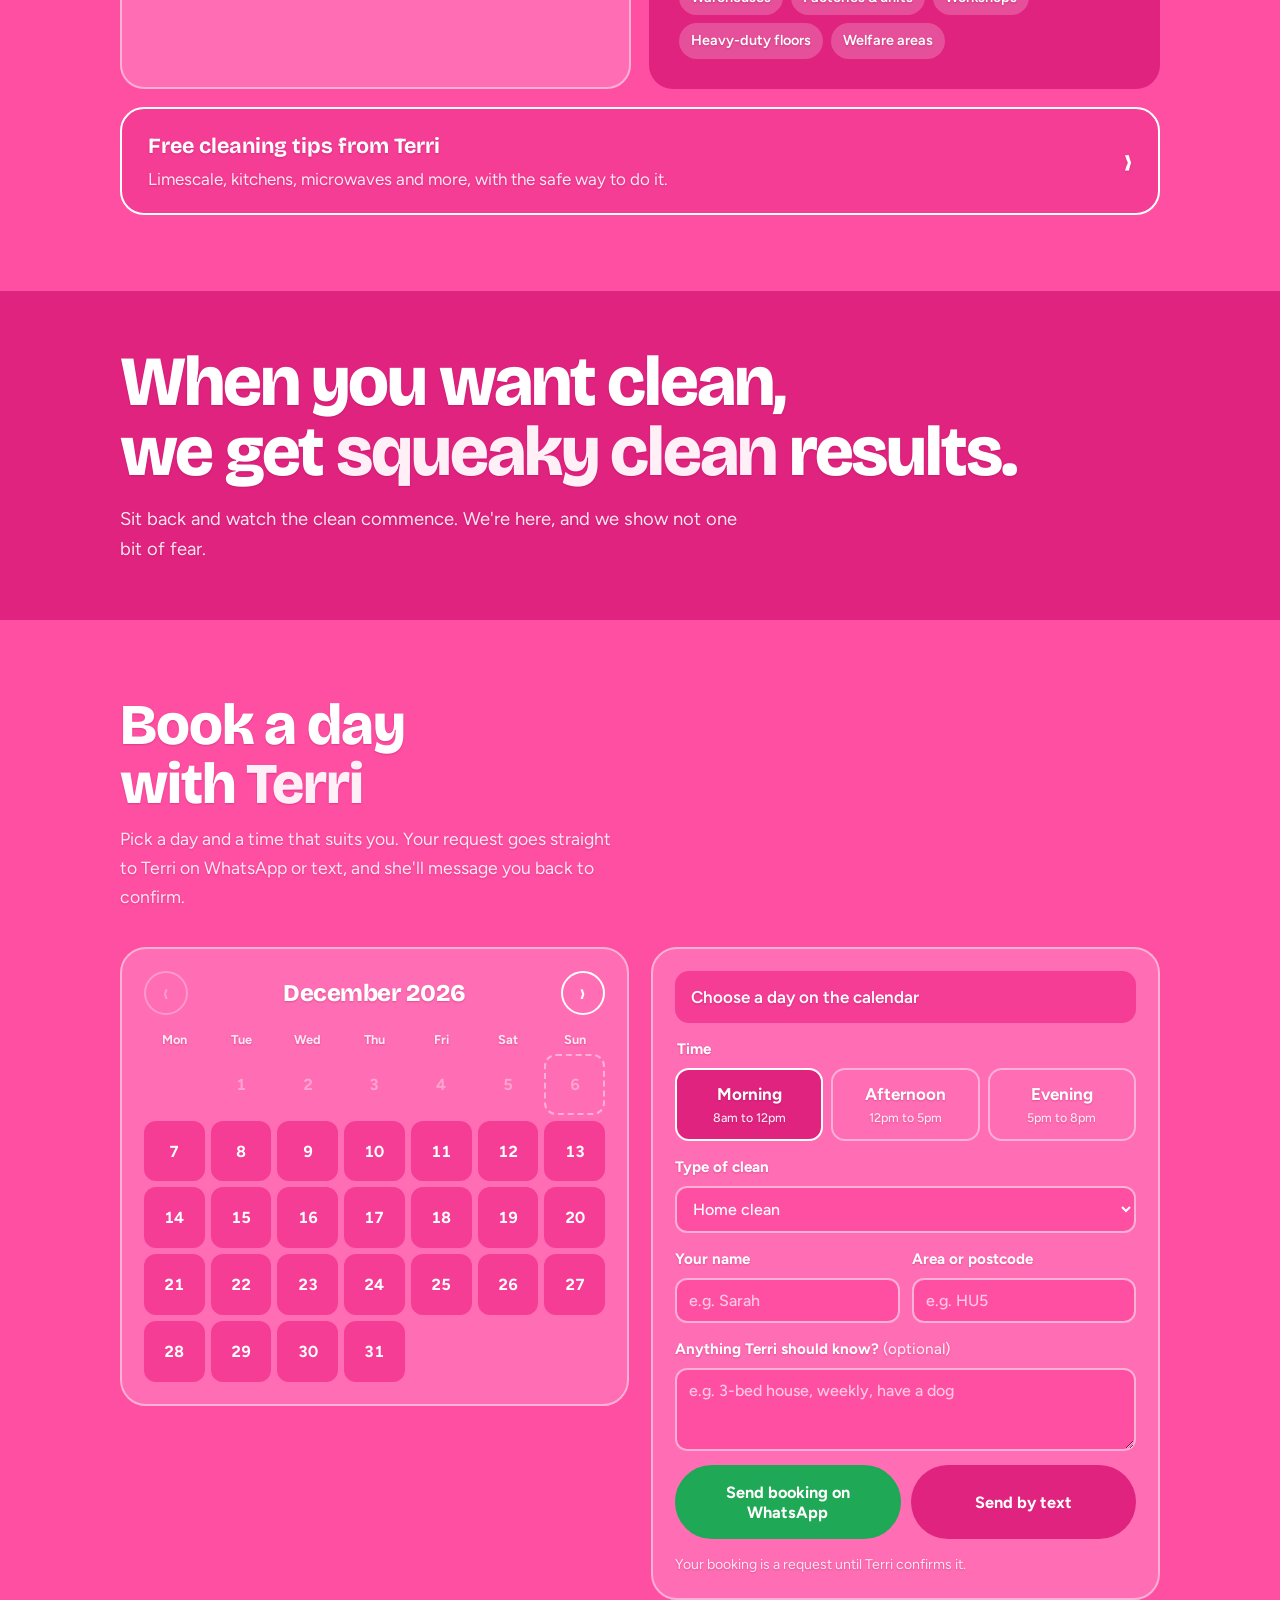
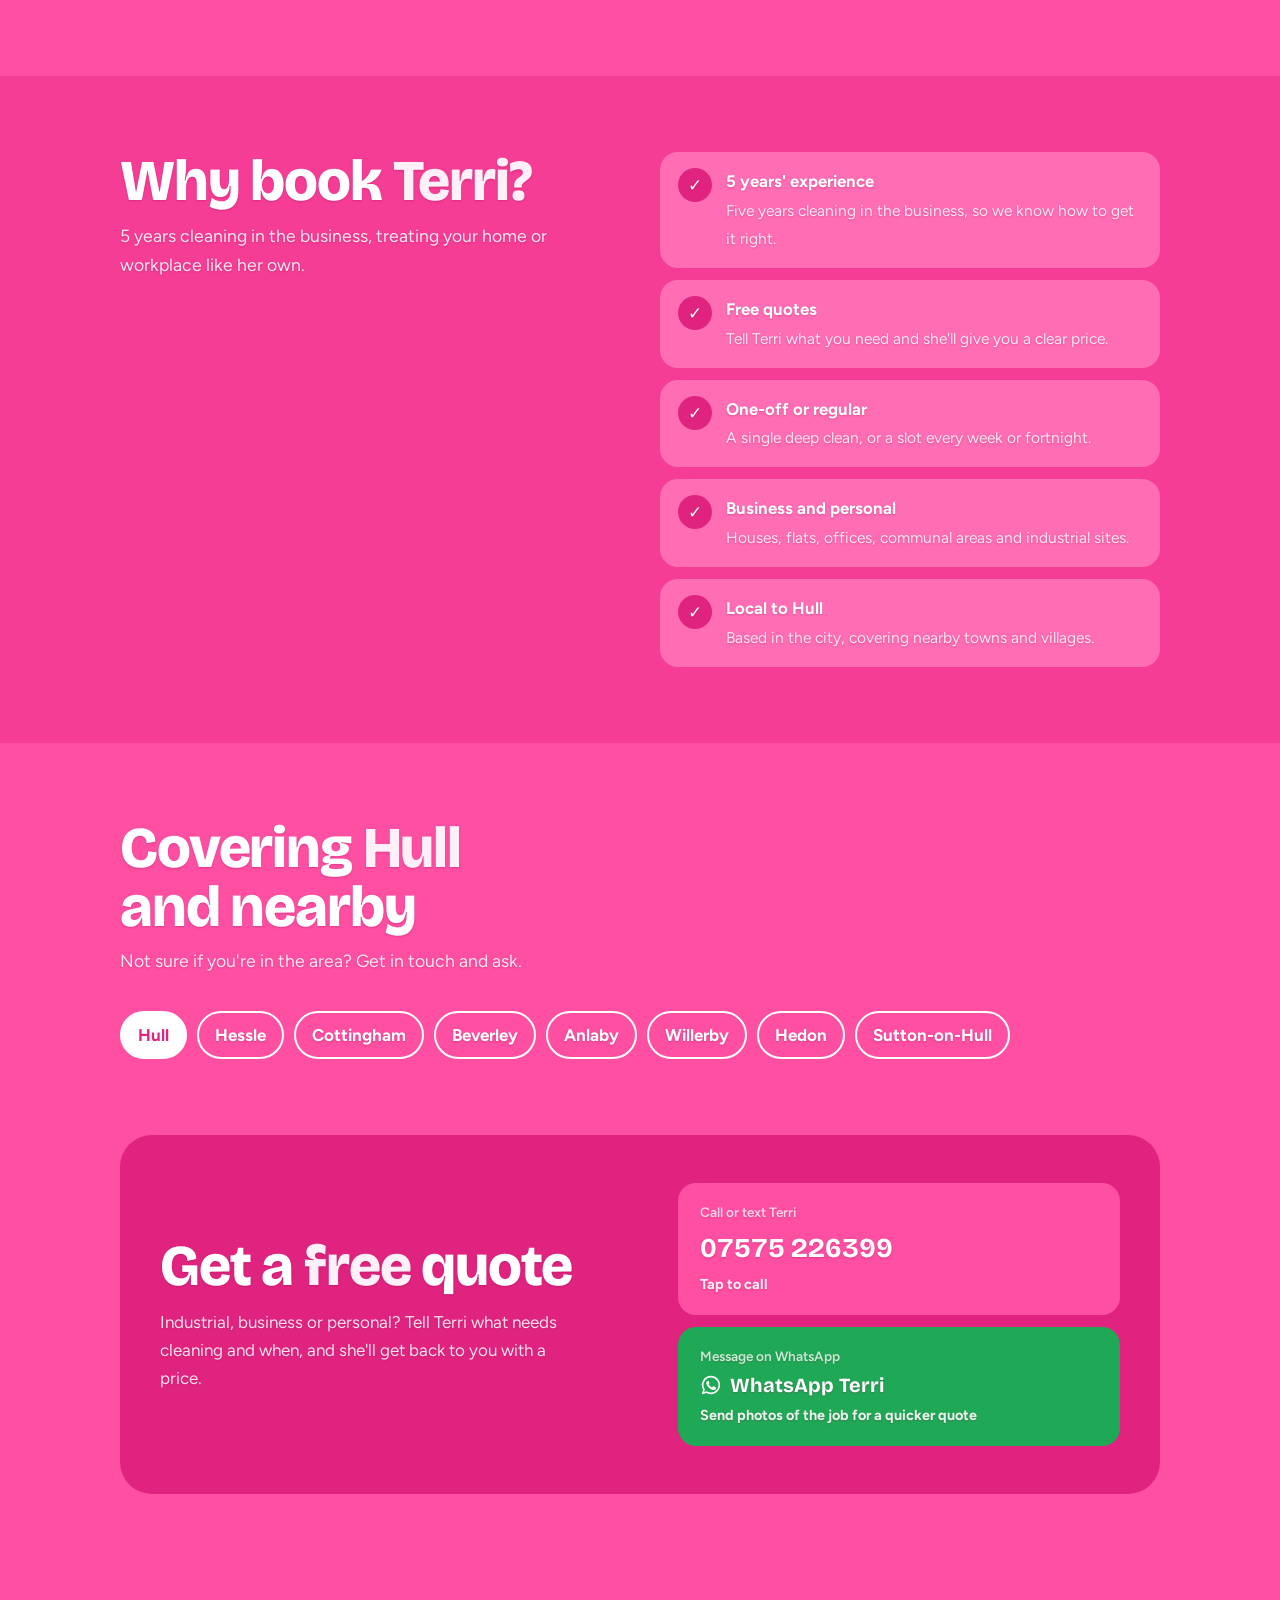
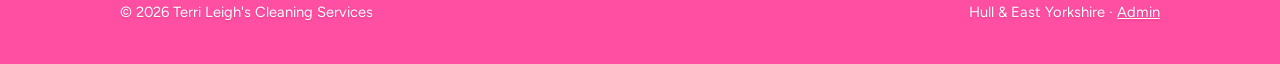
==== commit 286eb83b: "Remove mentions of a team of cleaners Co-Authored-By: Claude Opus 5.5 <noreply@anthropic.com> Claude" ====
--- a/index.html
+++ b/index.html
@@ -34,7 +34,7 @@
     <div class="wrap">
       <p class="where">5 years cleaning in the business · Hull &amp; East Yorkshire</p>
       <h1>Terri Leigh's <span class="sub">Cleaning Services</span></h1>
-      <p class="lead">When you want clean, we get squeaky clean results. From industrial sites and busy offices to your own front room, business and personal cleans done by our team of cleaners.</p>
+      <p class="lead">When you want clean, we get squeaky clean results. From industrial sites and busy offices to your own front room, business and personal cleans done properly by Terri.</p>
       <div class="actions">
         <a class="btn white" href="tel:+447575226399">Call Terri: 07575 226399</a>
         <a class="btn wa" href="https://wa.me/447575226399?text=%F0%9F%92%96%E2%9C%A8%20%2ANEW%20QUOTE%20REQUEST%2A%20%E2%9C%A8%F0%9F%92%96%0AHi%20Terri%2C%20I%27d%20like%20a%20quote%20for%20a%20clean%20please.%0A%F0%9F%8C%90%20From%20https%3A%2F%2Fterri-leighs-cleaning.onrender.com" target="_blank" rel="noopener"><svg aria-hidden="true" viewBox="0 0 24 24" width="22" height="22"><path fill="currentColor" d="M12 2a10 10 0 0 0-8.6 15.1L2 22l5-1.3A10 10 0 1 0 12 2zm0 18.2a8.2 8.2 0 0 1-4.2-1.1l-.3-.2-3 .8.8-2.9-.2-.3A8.2 8.2 0 1 1 12 20.2zm4.5-6.1c-.2-.1-1.5-.7-1.7-.8s-.4-.1-.6.1-.7.8-.8 1-.3.2-.5.1a6.7 6.7 0 0 1-3.3-2.9c-.3-.4.2-.4.7-1.4a.5.5 0 0 0 0-.4l-.8-1.8c-.2-.5-.4-.4-.6-.4h-.5a1 1 0 0 0-.7.3 3 3 0 0 0-.9 2.2 5.2 5.2 0 0 0 1.1 2.7 11.8 11.8 0 0 0 4.5 4c1.7.7 2.3.8 3.2.6a2.7 2.7 0 0 0 1.8-1.2 2.2 2.2 0 0 0 .2-1.2c-.1-.1-.3-.2-.6-.3z"/></svg> WhatsApp Terri</a>
@@ -47,7 +47,7 @@
     <div class="wrap">
       <div class="head">
         <h2>What Terri <em>cleans</em></h2>
-        <p>Big jobs or small, business or personal, Terri and the team leave it spotless.</p>
+        <p>Big jobs or small, business or personal, Terri leaves it spotless.</p>
       </div>
       <div class="for-who">
         <div class="who"><span class="label">For your business</span><b>Business cleans</b><span class="t">Offices, shops, units and sites cleaned around your hours, so work never stops.</span></div>
@@ -83,7 +83,7 @@
     <div class="wrap">
       <div class="head">
         <h2>Our <em>work</em></h2>
-        <p>Recent jobs finished by Terri and the team.</p>
+        <p>Recent jobs finished by Terri.</p>
       </div>
       <div class="work-grid" id="workGrid"></div>
     </div>
@@ -92,7 +92,7 @@
   <div class="slogan" aria-label="Our promise">
     <div class="wrap">
       <p class="big">When you want clean,<br>we get <em>squeaky clean</em> results.</p>
-      <p class="small-line">With our team of cleaners, sit back and watch the clean commence. We're here, and we show not one bit of fear.</p>
+      <p class="small-line">Sit back and watch the clean commence. We're here, and we show not one bit of fear.</p>
     </div>
   </div>
 
@@ -148,11 +148,10 @@
     <div class="wrap why-grid">
       <div class="head">
         <h2>Why book <em>Terri?</em></h2>
-        <p>5 years cleaning in the business, and a team of cleaners who treat your home or workplace like their own.</p>
+        <p>5 years cleaning in the business, treating your home or workplace like her own.</p>
       </div>
       <ul class="promises">
         <li><span class="tick" aria-hidden="true">✓</span><div><b>5 years' experience</b><span class="t">Five years cleaning in the business, so we know how to get it right.</span></div></li>
-        <li><span class="tick" aria-hidden="true">✓</span><div><b>A team of cleaners</b><span class="t">Bigger jobs get done faster, and you can sit back while we get on with it.</span></div></li>
         <li><span class="tick" aria-hidden="true">✓</span><div><b>Free quotes</b><span class="t">Tell Terri what you need and she'll give you a clear price.</span></div></li>
         <li><span class="tick" aria-hidden="true">✓</span><div><b>One-off or regular</b><span class="t">A single deep clean, or a slot every week or fortnight.</span></div></li>
         <li><span class="tick" aria-hidden="true">✓</span><div><b>Business and personal</b><span class="t">Houses, flats, offices, communal areas and industrial sites.</span></div></li>
